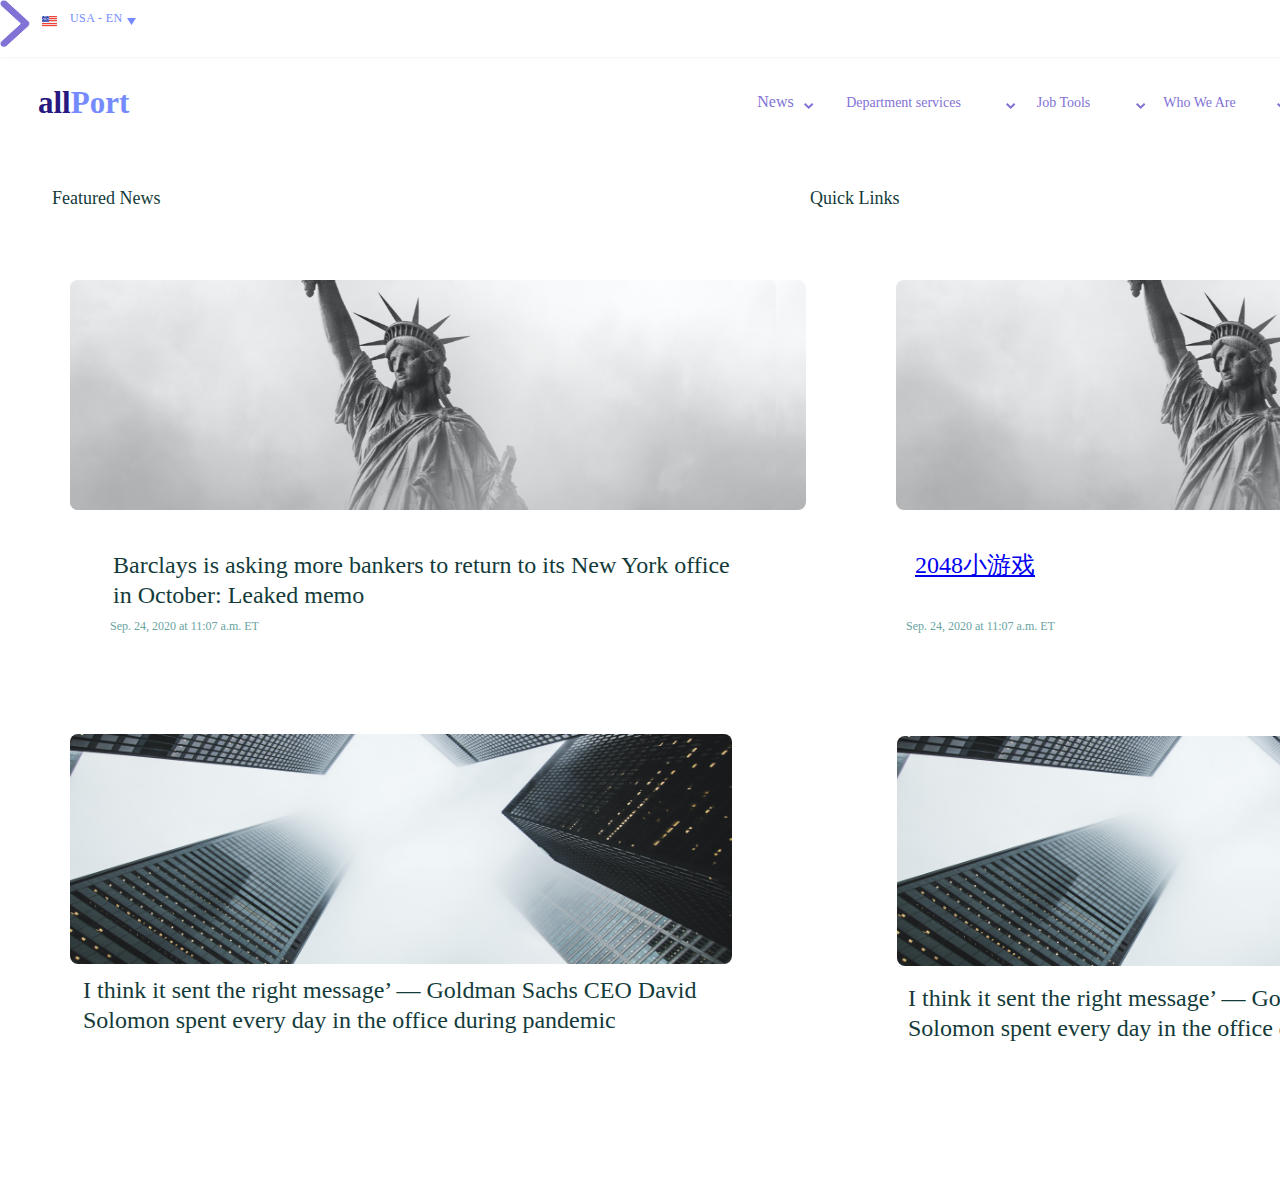
==== index.html @ 7f1948d3 "加点小游戏" ====
<!DOCTYPE html>
<html>
<head>
<meta charset="utf-8"/>
<meta http-equiv="X-UA-Compatible" content="IE=edge"/>
<meta name="viewport" content="width=device-width, initial-scale=1.0">
<title>Web 1920 – 1</title>
<link rel="stylesheet" type="text/css" id="applicationStylesheet" href="Web_1920___1.css"/>
<script id="applicationScript">
///////////////////////////////////////
// INITIALIZATION
///////////////////////////////////////

/**
 * Functionality for scaling, showing by media query, and navigation between multiple pages on a single page. 
 * Code subject to change.
 **/

if (window.console==null) { window["console"] = { log : function() {} } }; // some browsers do not set console

var Application = function() {
	// event constants
	this.prefix = "--web-";
	this.NAVIGATION_CHANGE = "viewChange";
	this.VIEW_NOT_FOUND = "viewNotFound";
	this.VIEW_CHANGE = "viewChange";
	this.VIEW_CHANGING = "viewChanging";
	this.STATE_NOT_FOUND = "stateNotFound";
	this.APPLICATION_COMPLETE = "applicationComplete";
	this.APPLICATION_RESIZE = "applicationResize";
	this.SIZE_STATE_NAME = "data-is-view-scaled";
	this.STATE_NAME = this.prefix + "state";

	this.lastTrigger = null;
	this.lastView = null;
	this.lastState = null;
	this.lastOverlay = null;
	this.currentView = null;
	this.currentState = null;
	this.currentOverlay = null;
	this.currentQuery = {index: 0, rule: null, mediaText: null, id: null};
	this.inclusionQuery = "(min-width: 0px)";
	this.exclusionQuery = "none and (min-width: 99999px)";
	this.LastModifiedDateLabelName = "LastModifiedDateLabel";
	this.viewScaleSliderId = "ViewScaleSliderInput";
	this.pageRefreshedName = "showPageRefreshedNotification";
	this.application = null;
	this.applicationStylesheet = null;
	this.showByMediaQuery = null;
	this.mediaQueryDictionary = {};
	this.viewsDictionary = {};
	this.addedViews = [];
	this.viewStates = [];
	this.views = [];
	this.viewIds = [];
	this.viewQueries = {};
	this.overlays = {};
	this.overlayIds = [];
	this.numberOfViews = 0;
	this.verticalPadding = 0;
	this.horizontalPadding = 0;
	this.stateName = null;
	this.viewScale = 1;
	this.viewLeft = 0;
	this.viewTop = 0;
	this.horizontalScrollbarsNeeded = false;
	this.verticalScrollbarsNeeded = false;

	// view settings
	this.showUpdateNotification = false;
	this.showNavigationControls = false;
	this.scaleViewsToFit = false;
	this.scaleToFitOnDoubleClick = false;
	this.actualSizeOnDoubleClick = false;
	this.scaleViewsOnResize = false;
	this.navigationOnKeypress = false;
	this.showViewName = false;
	this.enableDeepLinking = true;
	this.refreshPageForChanges = false;
	this.showRefreshNotifications = true;

	// view controls
	this.scaleViewSlider = null;
	this.lastModifiedLabel = null;
	this.supportsPopState = false; // window.history.pushState!=null;
	this.initialized = false;

	// refresh properties
	this.refreshDuration = 250;
	this.lastModifiedDate = null;
	this.refreshRequest = null;
	this.refreshInterval = null;
	this.refreshContent = null;
	this.refreshContentSize = null;
	this.refreshCheckContent = false;
	this.refreshCheckContentSize = false;

	var self = this;

	self.initialize = function(event) {
		var view = self.getVisibleView();
		var views = self.getVisibleViews();
		if (view==null) view = self.getInitialView();
		self.collectViews();
		self.collectOverlays();
		self.collectMediaQueries();

		for (let index = 0; index < views.length; index++) {
			var view = views[index];
			self.setViewOptions(view);
			self.setViewVariables(view);
			self.centerView(view);
		}

		// sometimes the body size is 0 so we call this now and again later
		if (self.initialized) {
			window.addEventListener(self.NAVIGATION_CHANGE, self.viewChangeHandler);
			window.addEventListener("keyup", self.keypressHandler);
			window.addEventListener("keypress", self.keypressHandler);
			window.addEventListener("resize", self.resizeHandler);
			window.document.addEventListener("dblclick", self.doubleClickHandler);

			if (self.supportsPopState) {
				window.addEventListener('popstate', self.popStateHandler);
			}
			else {
				window.addEventListener('hashchange', self.hashChangeHandler);
			}

			// we are ready to go
			window.dispatchEvent(new Event(self.APPLICATION_COMPLETE));
		}

		if (self.initialized==false) {
			if (self.enableDeepLinking) {
				self.syncronizeViewToURL();
			} 
	
			if (self.refreshPageForChanges) {
				self.setupRefreshForChanges();
			}
	
			self.initialized = true;
		}
		
		if (self.scaleViewsToFit) {
			self.viewScale = self.scaleViewToFit(view);
			
			if (self.viewScale<0) {
				setTimeout(self.scaleViewToFit, 500, view);
			}
		}
		else if (view) {
			self.viewScale = self.getViewScaleValue(view);
			self.centerView(view);
			self.updateSliderValue(self.viewScale);
		}
		else {
			// no view found
		}
	
		if (self.showUpdateNotification) {
			self.showNotification();
		}

		//"addEventListener" in window ? null : window.addEventListener = window.attachEvent;
		//"addEventListener" in document ? null : document.addEventListener = document.attachEvent;
	}


	///////////////////////////////////////
	// AUTO REFRESH 
	///////////////////////////////////////

	self.setupRefreshForChanges = function() {
		self.refreshRequest = new XMLHttpRequest();

		if (!self.refreshRequest) {
			return false;
		}

		// get document start values immediately
		self.requestRefreshUpdate();
	}

	/**
	 * Attempt to check the last modified date by the headers 
	 * or the last modified property from the byte array (experimental)
	 **/
	self.requestRefreshUpdate = function() {
		var url = document.location.href;
		var protocol = window.location.protocol;
		var method;
		
		try {

			if (self.refreshCheckContentSize) {
				self.refreshRequest.open('HEAD', url, true);
			}
			else if (self.refreshCheckContent) {
				self.refreshContent = document.documentElement.outerHTML;
				self.refreshRequest.open('GET', url, true);
				self.refreshRequest.responseType = "text";
			}
			else {

				// get page last modified date for the first call to compare to later
				if (self.lastModifiedDate==null) {

					// File system does not send headers in FF so get blob if possible
					if (protocol=="file:") {
						self.refreshRequest.open("GET", url, true);
						self.refreshRequest.responseType = "blob";
					}
					else {
						self.refreshRequest.open("HEAD", url, true);
						self.refreshRequest.responseType = "blob";
					}

					self.refreshRequest.onload = self.refreshOnLoadOnceHandler;

					// In some browsers (Chrome & Safari) this error occurs at send: 
					// 
					// Chrome - Access to XMLHttpRequest at 'file:///index.html' from origin 'null' 
					// has been blocked by CORS policy: 
					// Cross origin requests are only supported for protocol schemes: 
					// http, data, chrome, chrome-extension, https.
					// 
					// Safari - XMLHttpRequest cannot load file:///Users/user/Public/index.html. Cross origin requests are only supported for HTTP.
					// 
					// Solution is to run a local server, set local permissions or test in another browser
					self.refreshRequest.send(null);

					// In MS browsers the following behavior occurs possibly due to an AJAX call to check last modified date: 
					// 
					// DOM7011: The code on this page disabled back and forward caching.

					// In Brave (Chrome) error when on the server
					// index.js:221 HEAD https://www.example.com/ net::ERR_INSUFFICIENT_RESOURCES
					// self.refreshRequest.send(null);

				}
				else {
					self.refreshRequest = new XMLHttpRequest();
					self.refreshRequest.onreadystatechange = self.refreshHandler;
					self.refreshRequest.ontimeout = function() {
						self.log("Couldn't find page to check for updates");
					}
					
					var method;
					if (protocol=="file:") {
						method = "GET";
					}
					else {
						method = "HEAD";
					}

					//refreshRequest.open('HEAD', url, true);
					self.refreshRequest.open(method, url, true);
					self.refreshRequest.responseType = "blob";
					self.refreshRequest.send(null);
				}
			}
		}
		catch (error) {
			self.log("Refresh failed for the following reason:")
			self.log(error);
		}
	}

	self.refreshHandler = function() {
		var contentSize;

		try {

			if (self.refreshRequest.readyState === XMLHttpRequest.DONE) {
				
				if (self.refreshRequest.status === 2 || 
					self.refreshRequest.status === 200) {
					var pageChanged = false;

					self.updateLastModifiedLabel();

					if (self.refreshCheckContentSize) {
						var lastModifiedHeader = self.refreshRequest.getResponseHeader("Last-Modified");
						contentSize = self.refreshRequest.getResponseHeader("Content-Length");
						//lastModifiedDate = refreshRequest.getResponseHeader("Last-Modified");
						var headers = self.refreshRequest.getAllResponseHeaders();
						var hasContentHeader = headers.indexOf("Content-Length")!=-1;
						
						if (hasContentHeader) {
							contentSize = self.refreshRequest.getResponseHeader("Content-Length");

							// size has not been set yet
							if (self.refreshContentSize==null) {
								self.refreshContentSize = contentSize;
								// exit and let interval call this method again
								return;
							}

							if (contentSize!=self.refreshContentSize) {
								pageChanged = true;
							}
						}
					}
					else if (self.refreshCheckContent) {

						if (self.refreshRequest.responseText!=self.refreshContent) {
							pageChanged = true;
						}
					}
					else {
						lastModifiedHeader = self.getLastModified(self.refreshRequest);

						if (self.lastModifiedDate!=lastModifiedHeader) {
							self.log("lastModifiedDate:" + self.lastModifiedDate + ",lastModifiedHeader:" +lastModifiedHeader);
							pageChanged = true;
						}

					}

					
					if (pageChanged) {
						clearInterval(self.refreshInterval);
						self.refreshUpdatedPage();
						return;
					}

				}
				else {
					self.log('There was a problem with the request.');
				}

			}
		}
		catch( error ) {
			//console.log('Caught Exception: ' + error);
		}
	}

	self.refreshOnLoadOnceHandler = function(event) {

		// get the last modified date
		if (self.refreshRequest.response) {
			self.lastModifiedDate = self.getLastModified(self.refreshRequest);

			if (self.lastModifiedDate!=null) {

				if (self.refreshInterval==null) {
					self.refreshInterval = setInterval(self.requestRefreshUpdate, self.refreshDuration);
				}
			}
			else {
				self.log("Could not get last modified date from the server");
			}
		}
	}

	self.refreshUpdatedPage = function() {
		if (self.showRefreshNotifications) {
			var date = new Date().setTime((new Date().getTime()+10000));
			document.cookie = encodeURIComponent(self.pageRefreshedName) + "=true" + "; max-age=6000;" + " path=/";
		}

		document.location.reload(true);
	}

	self.showNotification = function(duration) {
		var notificationID = self.pageRefreshedName+"ID";
		var notification = document.getElementById(notificationID);
		if (duration==null) duration = 4000;

		if (notification!=null) {return;}

		notification = document.createElement("div");
		notification.id = notificationID;
		notification.textContent = "PAGE UPDATED";
		var styleRule = ""
		styleRule = "position: fixed; padding: 7px 16px 6px 16px; font-family: Arial, sans-serif; font-size: 10px; font-weight: bold; left: 50%;";
		styleRule += "top: 20px; background-color: rgba(0,0,0,.5); border-radius: 12px; color:rgb(235, 235, 235); transition: all 2s linear;";
		styleRule += "transform: translateX(-50%); letter-spacing: .5px; filter: drop-shadow(2px 2px 6px rgba(0, 0, 0, .1)); cursor: pointer";
		notification.setAttribute("style", styleRule);

		notification.className = "PageRefreshedClass";
		notification.addEventListener("click", function() {
			notification.parentNode.removeChild(notification);
		});
		
		document.body.appendChild(notification);

		setTimeout(function() {
			notification.style.opacity = "0";
			notification.style.filter = "drop-shadow( 0px 0px 0px rgba(0,0,0, .5))";
			setTimeout(function() {
				try {
					notification.parentNode.removeChild(notification);
				} catch(error) {}
			}, duration)
		}, duration);

		document.cookie = encodeURIComponent(self.pageRefreshedName) + "=; max-age=1; path=/";
	}

	/**
	 * Get the last modified date from the header 
	 * or file object after request has been received
	 **/
	self.getLastModified = function(request) {
		var date;

		// file protocol - FILE object with last modified property
		if (request.response && request.response.lastModified) {
			date = request.response.lastModified;
		}
		
		// http protocol - check headers
		if (date==null) {
			date = request.getResponseHeader("Last-Modified");
		}

		return date;
	}

	self.updateLastModifiedLabel = function() {
		var labelValue = "";
		
		if (self.lastModifiedLabel==null) {
			self.lastModifiedLabel = document.getElementById("LastModifiedLabel");
		}

		if (self.lastModifiedLabel) {
			var seconds = parseInt(((new Date().getTime() - Date.parse(document.lastModified)) / 1000 / 60) * 100 + "");
			var minutes = 0;
			var hours = 0;

			if (seconds < 60) {
				seconds = Math.floor(seconds/10)*10;
				labelValue = seconds + " seconds";
			}
			else {
				minutes = parseInt((seconds/60) + "");

				if (minutes>60) {
					hours = parseInt((seconds/60/60) +"");
					labelValue += hours==1 ? " hour" : " hours";
				}
				else {
					labelValue = minutes+"";
					labelValue += minutes==1 ? " minute" : " minutes";
				}
			}
			
			if (seconds<10) {
				labelValue = "Updated now";
			}
			else {
				labelValue = "Updated " + labelValue + " ago";
			}

			if (self.lastModifiedLabel.firstElementChild) {
				self.lastModifiedLabel.firstElementChild.textContent = labelValue;

			}
			else if ("textContent" in self.lastModifiedLabel) {
				self.lastModifiedLabel.textContent = labelValue;
			}
		}
	}

	self.getShortString = function(string, length) {
		if (length==null) length = 30;
		string = string!=null ? string.substr(0, length).replace(/\n/g, "") : "[String is null]";
		return string;
	}

	self.getShortNumber = function(value, places) {
		if (places==null || places<1) places = 4;
		value = Math.round(value * Math.pow(10,places)) / Math.pow(10, places);
		return value;
	}

	///////////////////////////////////////
	// NAVIGATION CONTROLS
	///////////////////////////////////////

	self.updateViewLabel = function() {
		var viewNavigationLabel = document.getElementById("ViewNavigationLabel");
		var view = self.getVisibleView();
		var viewIndex = view ? self.getViewIndex(view) : -1;
		var viewName = view ? self.getViewPreferenceValue(view, self.prefix + "view-name") : null;
		var viewId = view ? view.id : null;

		if (viewNavigationLabel && view) {
			if (viewName && viewName.indexOf('"')!=-1) {
				viewName = viewName.replace(/"/g, "");
			}

			if (self.showViewName) {
				viewNavigationLabel.textContent = viewName;
				self.setTooltip(viewNavigationLabel, viewIndex + 1 + " of " + self.numberOfViews);
			}
			else {
				viewNavigationLabel.textContent = viewIndex + 1 + " of " + self.numberOfViews;
				self.setTooltip(viewNavigationLabel, viewName);
			}

		}
	}

	self.updateURL = function(view) {
		view = view == null ? self.getVisibleView() : view;
		var viewId = view ? view.id : null
		var viewFragment = view ? "#"+ viewId : null;

		if (viewId && self.viewIds.length>1 && self.enableDeepLinking) {

			if (self.supportsPopState==false) {
				self.setFragment(viewId);
			}
			else {
				if (viewFragment!=window.location.hash) {

					if (window.location.hash==null) {
						window.history.replaceState({name:viewId}, null, viewFragment);
					}
					else {
						window.history.pushState({name:viewId}, null, viewFragment);
					}
				}
			}
		}
	}

	self.updateURLState = function(view, stateName) {
		stateName = view && (stateName=="" || stateName==null) ? self.getStateNameByViewId(view.id) : stateName;

		if (self.supportsPopState==false) {
			self.setFragment(stateName);
		}
		else {
			if (stateName!=window.location.hash) {

				if (window.location.hash==null) {
					window.history.replaceState({name:view.viewId}, null, stateName);
				}
				else {
					window.history.pushState({name:view.viewId}, null, stateName);
				}
			}
		}
	}

	self.setFragment = function(value) {
		window.location.hash = "#" + value;
	}

	self.setTooltip = function(element, value) {
		// setting the tooltip in edge causes a page crash on hover
		if (/Edge/.test(navigator.userAgent)) { return; }

		if ("title" in element) {
			element.title = value;
		}
	}

	self.getStylesheetRules = function(styleSheet) {
		try {
			if (styleSheet) return styleSheet.cssRules || styleSheet.rules;
	
			return document.styleSheets[0]["cssRules"] || document.styleSheets[0]["rules"];
		}
		catch (error) {
			// ERRORS:
			// SecurityError: The operation is insecure.
			// Errors happen when script loads before stylesheet or loading an external css locally

			// InvalidAccessError: A parameter or an operation is not supported by the underlying object
			// Place script after stylesheet

			console.log(error);
			if (error.toString().indexOf("The operation is insecure")!=-1) {
				console.log("Load the stylesheet before the script or load the stylesheet inline until it can be loaded on a server")
			}
			return [];
		}
	}

	/**
	 * If single page application hide all of the views. 
	 * @param {Number} selectedIndex if provided shows the view at index provided
	 **/
	self.hideViews = function(selectedIndex, animation) {
		var rules = self.getStylesheetRules();
		var queryIndex = 0;
		var numberOfRules = rules!=null ? rules.length : 0;

		// loop through rules and hide media queries except selected
		for (var i=0;i<numberOfRules;i++) {
			var rule = rules[i];
			var cssText = rule && rule.cssText;

			if (rule.media!=null && cssText.match("--web-view-name:")) {

				if (queryIndex==selectedIndex) {
					self.currentQuery.mediaText = rule.conditionText;
					self.currentQuery.index = selectedIndex;
					self.currentQuery.rule = rule;
					self.enableMediaQuery(rule);
				}
				else {
					if (animation) {
						self.fadeOut(rule)
					}
					else {
						self.disableMediaQuery(rule);
					}
				}
				
				queryIndex++;
			}
		}

		self.numberOfViews = queryIndex;
		self.updateViewLabel();
		self.updateURL();

		self.dispatchViewChange();

		var view = self.getVisibleView();
		var viewIndex = view ? self.getViewIndex(view) : -1;

		return viewIndex==selectedIndex ? view : null;
	}

	/**
	 * If single page application hide all of the views. 
	 * @param {HTMLElement} selectedView if provided shows the view passed in
	 **/
	 self.hideAllViews = function(selectedView, animation) {
		var views = self.views;
		var queryIndex = 0;
		var numberOfViews = views!=null ? views.length : 0;

		// loop through rules and hide media queries except selected
		for (var i=0;i<numberOfViews;i++) {
			var viewData = views[i];
			var view = viewData && viewData.view;
			var mediaRule = viewData && viewData.mediaRule;
			
			if (view==selectedView) {
				self.currentQuery.mediaText = mediaRule.conditionText;
				self.currentQuery.index = queryIndex;
				self.currentQuery.rule = mediaRule;
				self.enableMediaQuery(mediaRule);
			}
			else {
				if (animation) {
					self.fadeOut(mediaRule)
				}
				else {
					self.disableMediaQuery(mediaRule);
				}
			}
			
			queryIndex++;
		}

		self.numberOfViews = queryIndex;
		self.updateViewLabel();
		self.updateURL();
		self.dispatchViewChange();

		var visibleView = self.getVisibleView();

		return visibleView==selectedView ? selectedView : null;
	}

	/**
	 * Hide view
	 * @param {Object} view element to hide
	 **/
	self.hideView = function(view) {
		var rule = view ? self.mediaQueryDictionary[view.id] : null;

		if (rule) {
			self.disableMediaQuery(rule);
		}
	}

	/**
	 * Hide overlay
	 * @param {Object} overlay element to hide
	 **/
	self.hideOverlay = function(overlay) {
		var rule = overlay ? self.mediaQueryDictionary[overlay.id] : null;

		if (rule) {
			self.disableMediaQuery(rule);

			//if (self.showByMediaQuery) {
				overlay.style.display = "none";
			//}
		}
	}

	/**
	 * Show the view by media query. Does not hide current views
	 * Sets view options by default
	 * @param {Object} view element to show
	 * @param {Boolean} setViewOptions sets view options if null or true
	 */
	self.showViewByMediaQuery = function(view, setViewOptions) {
		var id = view ? view.id : null;
		var query = id ? self.mediaQueryDictionary[id] : null;
		var isOverlay = view ? self.isOverlay(view) : false;
		setViewOptions = setViewOptions==null ? true : setViewOptions;

		if (query) {
			self.enableMediaQuery(query);

			if (isOverlay && view && setViewOptions) {
				self.setViewVariables(null, view);
			}
			else {
				if (view && setViewOptions) self.setViewOptions(view);
				if (view && setViewOptions) self.setViewVariables(view);
			}
		}
	}

	/**
	 * Show the view. Does not hide current views
	 */
	self.showView = function(view, setViewOptions) {
		var id = view ? view.id : null;
		var query = id ? self.mediaQueryDictionary[id] : null;
		var display = null;
		setViewOptions = setViewOptions==null ? true : setViewOptions;

		if (query) {
			self.enableMediaQuery(query);
			if (view==null) view =self.getVisibleView();
			if (view && setViewOptions) self.setViewOptions(view);
		}
		else if (id) {
			display = window.getComputedStyle(view).getPropertyValue("display");
			if (display=="" || display=="none") {
				view.style.display = "block";
			}
		}

		if (view) {
			if (self.currentView!=null) {
				self.lastView = self.currentView;
			}

			self.currentView = view;
		}
	}

	self.showViewById = function(id, setViewOptions) {
		var view = id ? self.getViewById(id) : null;

		if (view) {
			self.showView(view);
			return;
		}

		self.log("View not found '" + id + "'");
	}

	self.getElementView = function(element) {
		var view = element;
		var viewFound = false;

		while (viewFound==false || view==null) {
			if (view && self.viewsDictionary[view.id]) {
				return view;
			}
			view = view.parentNode;
		}
	}

	/**
	 * Show overlay over view
	 * @param {Event | HTMLElement} event event or html element with styles applied
	 * @param {String} id id of view or view reference
	 * @param {Number} x x location
	 * @param {Number} y y location
	 */
	self.showOverlay = function(event, id, x, y) {
		var overlay = id && typeof id === 'string' ? self.getViewById(id) : id ? id : null;
		var query = overlay ? self.mediaQueryDictionary[overlay.id] : null;
		var centerHorizontally = false;
		var centerVertically = false;
		var anchorLeft = false;
		var anchorTop = false;
		var anchorRight = false;
		var anchorBottom = false;
		var display = null;
		var reparent = true;
		var view = null;
		
		if (overlay==null || overlay==false) {
			self.log("Overlay not found, '"+ id + "'");
			return;
		}

		// get enter animation - event target must have css variables declared
		if (event) {
			var button = event.currentTarget || event; // can be event or htmlelement
			var buttonComputedStyles = getComputedStyle(button);
			var actionTargetValue = buttonComputedStyles.getPropertyValue(self.prefix+"action-target").trim();
			var animation = buttonComputedStyles.getPropertyValue(self.prefix+"animation").trim();
			var isAnimated = animation!="";
			var targetType = buttonComputedStyles.getPropertyValue(self.prefix+"action-type").trim();
			var actionTarget = self.application ? null : self.getElement(actionTargetValue);
			var actionTargetStyles = actionTarget ? actionTarget.style : null;

			if (actionTargetStyles) {
				actionTargetStyles.setProperty("animation", animation);
			}

			if ("stopImmediatePropagation" in event) {
				event.stopImmediatePropagation();
			}
		}
		
		if (self.application==false || targetType=="page") {
			document.location.href = "./" + actionTargetValue;
			return;
		}

		// remove any current overlays
		if (self.currentOverlay) {

			// act as switch if same button
			if (self.currentOverlay==actionTarget || self.currentOverlay==null) {
				if (self.lastTrigger==button) {
					self.removeOverlay(isAnimated);
					return;
				}
			}
			else {
				self.removeOverlay(isAnimated);
			}
		}

		if (reparent) {
			view = self.getElementView(button);
			if (view) {
				view.appendChild(overlay);
			}
		}

		if (query) {
			//self.setElementAnimation(overlay, null);
			//overlay.style.animation = animation;
			self.enableMediaQuery(query);
			
			var display = overlay && overlay.style.display;
			
			if (overlay && display=="" || display=="none") {
				overlay.style.display = "block";
				//self.setViewOptions(overlay);
			}

			// add animation defined in event target style declaration
			if (animation && self.supportAnimations) {
				self.fadeIn(overlay, false, animation);
			}
		}
		else if (id) {

			display = window.getComputedStyle(overlay).getPropertyValue("display");

			if (display=="" || display=="none") {
				overlay.style.display = "block";
			}

			// add animation defined in event target style declaration
			if (animation && self.supportAnimations) {
				self.fadeIn(overlay, false, animation);
			}
		}

		// do not set x or y position if centering
		var horizontal = self.prefix + "center-horizontally";
		var vertical = self.prefix + "center-vertically";
		var style = overlay.style;
		var transform = [];

		centerHorizontally = self.getIsStyleDefined(id, horizontal) ? self.getViewPreferenceBoolean(overlay, horizontal) : false;
		centerVertically = self.getIsStyleDefined(id, vertical) ? self.getViewPreferenceBoolean(overlay, vertical) : false;
		anchorLeft = self.getIsStyleDefined(id, "left");
		anchorRight = self.getIsStyleDefined(id, "right");
		anchorTop = self.getIsStyleDefined(id, "top");
		anchorBottom = self.getIsStyleDefined(id, "bottom");

		
		if (self.viewsDictionary[overlay.id] && self.viewsDictionary[overlay.id].styleDeclaration) {
			style = self.viewsDictionary[overlay.id].styleDeclaration.style;
		}
		
		if (centerHorizontally) {
			style.left = "50%";
			style.transformOrigin = "0 0";
			transform.push("translateX(-50%)");
		}
		else if (anchorRight && anchorLeft) {
			style.left = x + "px";
		}
		else if (anchorRight) {
			//style.right = x + "px";
		}
		else {
			style.left = x + "px";
		}
		
		if (centerVertically) {
			style.top = "50%";
			transform.push("translateY(-50%)");
			style.transformOrigin = "0 0";
		}
		else if (anchorTop && anchorBottom) {
			style.top = y + "px";
		}
		else if (anchorBottom) {
			//style.bottom = y + "px";
		}
		else {
			style.top = y + "px";
		}

		if (transform.length) {
			style.transform = transform.join(" ");
		}

		self.currentOverlay = overlay;
		self.lastTrigger = button;
	}

	self.goBack = function() {
		if (self.currentOverlay) {
			self.removeOverlay();
		}
		else if (self.lastView) {
			self.goToView(self.lastView.id);
		}
	}

	self.removeOverlay = function(animate) {
		var overlay = self.currentOverlay;
		animate = animate===false ? false : true;

		if (overlay) {
			var style = overlay.style;
			
			if (style.animation && self.supportAnimations && animate) {
				self.reverseAnimation(overlay, true);

				var duration = self.getAnimationDuration(style.animation, true);
		
				setTimeout(function() {
					self.setElementAnimation(overlay, null);
					self.hideOverlay(overlay);
					self.currentOverlay = null;
				}, duration);
			}
			else {
				self.setElementAnimation(overlay, null);
				self.hideOverlay(overlay);
				self.currentOverlay = null;
			}
		}
	}

	/**
	 * Reverse the animation and hide after
	 * @param {Object} target element with animation
	 * @param {Boolean} hide hide after animation ends
	 */
	self.reverseAnimation = function(target, hide) {
		var lastAnimation = null;
		var style = target.style;

		style.animationPlayState = "paused";
		lastAnimation = style.animation;
		style.animation = null;
		style.animationPlayState = "paused";

		if (hide) {
			//target.addEventListener("animationend", self.animationEndHideHandler);
	
			var duration = self.getAnimationDuration(lastAnimation, true);
			var isOverlay = self.isOverlay(target);
	
			setTimeout(function() {
				self.setElementAnimation(target, null);

				if (isOverlay) {
					self.hideOverlay(target);
				}
				else {
					self.hideView(target);
				}
			}, duration);
		}

		setTimeout(function() {
			style.animation = lastAnimation;
			style.animationPlayState = "paused";
			style.animationDirection = "reverse";
			style.animationPlayState = "running";
		}, 30);
	}

	self.animationEndHandler = function(event) {
		var target = event.currentTarget;
		self.dispatchEvent(new Event(event.type));
	}

	self.isOverlay = function(view) {
		var result = view ? self.getViewPreferenceBoolean(view, self.prefix + "is-overlay") : false;

		return result;
	}

	self.animationEndHideHandler = function(event) {
		var target = event.currentTarget;
		self.setViewVariables(null, target);
		self.hideView(target);
		target.removeEventListener("animationend", self.animationEndHideHandler);
	}

	self.animationEndShowHandler = function(event) {
		var target = event.currentTarget;
		target.removeEventListener("animationend", self.animationEndShowHandler);
	}

	self.setViewOptions = function(view) {

		if (view) {
			self.minimumScale = self.getViewPreferenceValue(view, self.prefix + "minimum-scale");
			self.maximumScale = self.getViewPreferenceValue(view, self.prefix + "maximum-scale");
			self.scaleViewsToFit = self.getViewPreferenceBoolean(view, self.prefix + "scale-to-fit");
			self.scaleToFitType = self.getViewPreferenceValue(view, self.prefix + "scale-to-fit-type");
			self.scaleToFitOnDoubleClick = self.getViewPreferenceBoolean(view, self.prefix + "scale-on-double-click");
			self.actualSizeOnDoubleClick = self.getViewPreferenceBoolean(view, self.prefix + "actual-size-on-double-click");
			self.scaleViewsOnResize = self.getViewPreferenceBoolean(view, self.prefix + "scale-on-resize");
			self.enableScaleUp = self.getViewPreferenceBoolean(view, self.prefix + "enable-scale-up");
			self.centerHorizontally = self.getViewPreferenceBoolean(view, self.prefix + "center-horizontally");
			self.centerVertically = self.getViewPreferenceBoolean(view, self.prefix + "center-vertically");
			self.navigationOnKeypress = self.getViewPreferenceBoolean(view, self.prefix + "navigate-on-keypress");
			self.showViewName = self.getViewPreferenceBoolean(view, self.prefix + "show-view-name");
			self.refreshPageForChanges = self.getViewPreferenceBoolean(view, self.prefix + "refresh-for-changes");
			self.refreshPageForChangesInterval = self.getViewPreferenceValue(view, self.prefix + "refresh-interval");
			self.showNavigationControls = self.getViewPreferenceBoolean(view, self.prefix + "show-navigation-controls");
			self.scaleViewSlider = self.getViewPreferenceBoolean(view, self.prefix + "show-scale-controls");
			self.enableDeepLinking = self.getViewPreferenceBoolean(view, self.prefix + "enable-deep-linking");
			self.singlePageApplication = self.getViewPreferenceBoolean(view, self.prefix + "application");
			self.showByMediaQuery = self.getViewPreferenceBoolean(view, self.prefix + "show-by-media-query");
			self.showUpdateNotification = document.cookie!="" ? document.cookie.indexOf(self.pageRefreshedName)!=-1 : false;
			self.imageComparisonDuration = self.getViewPreferenceValue(view, self.prefix + "image-comparison-duration");
			self.supportAnimations = self.getViewPreferenceBoolean(view, self.prefix + "enable-animations", true);

			if (self.scaleViewsToFit) {
				var newScaleValue = self.scaleViewToFit(view);
				
				if (newScaleValue<0) {
					setTimeout(self.scaleViewToFit, 500, view);
				}
			}
			else {
				self.viewScale = self.getViewScaleValue(view);
				self.viewToFitWidthScale = self.getViewFitToViewportWidthScale(view, self.enableScaleUp)
				self.viewToFitHeightScale = self.getViewFitToViewportScale(view, self.enableScaleUp);
				self.updateSliderValue(self.viewScale);
			}

			if (self.imageComparisonDuration!=null) {
				// todo
			}

			if (self.refreshPageForChangesInterval!=null) {
				self.refreshDuration = Number(self.refreshPageForChangesInterval);
			}
		}
	}

	self.previousView = function(event) {
		var rules = self.getStylesheetRules();
		var view = self.getVisibleView()
		var index = view ? self.getViewIndex(view) : -1;
		var prevQueryIndex = index!=-1 ? index-1 : self.currentQuery.index-1;
		var queryIndex = 0;
		var numberOfRules = rules!=null ? rules.length : 0;

		if (event) {
			event.stopImmediatePropagation();
		}

		if (prevQueryIndex<0) {
			return;
		}

		// loop through rules and hide media queries except selected
		for (var i=0;i<numberOfRules;i++) {
			var rule = rules[i];
			
			if (rule.media!=null) {

				if (queryIndex==prevQueryIndex) {
					self.currentQuery.mediaText = rule.conditionText;
					self.currentQuery.index = prevQueryIndex;
					self.currentQuery.rule = rule;
					self.enableMediaQuery(rule);
					self.updateViewLabel();
					self.updateURL();
					self.dispatchViewChange();
				}
				else {
					self.disableMediaQuery(rule);
				}

				queryIndex++;
			}
		}
	}

	self.nextView = function(event) {
		var rules = self.getStylesheetRules();
		var view = self.getVisibleView();
		var index = view ? self.getViewIndex(view) : -1;
		var nextQueryIndex = index!=-1 ? index+1 : self.currentQuery.index+1;
		var queryIndex = 0;
		var numberOfRules = rules!=null ? rules.length : 0;
		var numberOfMediaQueries = self.getNumberOfMediaRules();

		if (event) {
			event.stopImmediatePropagation();
		}

		if (nextQueryIndex>=numberOfMediaQueries) {
			return;
		}

		// loop through rules and hide media queries except selected
		for (var i=0;i<numberOfRules;i++) {
			var rule = rules[i];
			
			if (rule.media!=null) {

				if (queryIndex==nextQueryIndex) {
					self.currentQuery.mediaText = rule.conditionText;
					self.currentQuery.index = nextQueryIndex;
					self.currentQuery.rule = rule;
					self.enableMediaQuery(rule);
					self.updateViewLabel();
					self.updateURL();
					self.dispatchViewChange();
				}
				else {
					self.disableMediaQuery(rule);
				}

				queryIndex++;
			}
		}
	}

	/**
	 * Enables a view via media query
	 */
	self.enableMediaQuery = function(rule) {

		try {
			rule.media.mediaText = self.inclusionQuery;
		}
		catch(error) {
			//self.log(error);
			rule.conditionText = self.inclusionQuery;
		}
	}

	self.disableMediaQuery = function(rule) {

		try {
			rule.media.mediaText = self.exclusionQuery;
		}
		catch(error) {
			rule.conditionText = self.exclusionQuery;
		}
	}

	self.dispatchViewChange = function() {
		try {
			var event = new Event(self.NAVIGATION_CHANGE);
			window.dispatchEvent(event);
		}
		catch (error) {
			// In IE 11: Object doesn't support this action
		}
	}

	self.getNumberOfMediaRules = function() {
		var rules = self.getStylesheetRules();
		var numberOfRules = rules ? rules.length : 0;
		var numberOfQueries = 0;

		for (var i=0;i<numberOfRules;i++) {
			if (rules[i].media!=null) { numberOfQueries++; }
		}
		
		return numberOfQueries;
	}

	/////////////////////////////////////////
	// VIEW SCALE 
	/////////////////////////////////////////

	self.sliderChangeHandler = function(event) {
		var value = self.getShortNumber(event.currentTarget.value/100);
		var view = self.getVisibleView();
		self.setViewScaleValue(view, false, value, true);
	}

	self.updateSliderValue = function(scale) {
		var slider = document.getElementById(self.viewScaleSliderId);
		var tooltip = parseInt(scale * 100 + "") + "%";
		var inputType;
		var inputValue;
		
		if (slider) {
			inputValue = self.getShortNumber(scale * 100);
			if (inputValue!=slider["value"]) {
				slider["value"] = inputValue;
			}
			inputType = slider.getAttributeNS(null, "type");

			if (inputType!="range") {
				// input range is not supported
				slider.style.display = "none";
			}

			self.setTooltip(slider, tooltip);
		}
	}

	self.viewChangeHandler = function(event) {
		var view = self.getVisibleView();
		var matrix = view ? getComputedStyle(view).transform : null;
		
		if (matrix) {
			self.viewScale = self.getViewScaleValue(view);
			
			var scaleNeededToFit = self.getViewFitToViewportScale(view);
			var isViewLargerThanViewport = scaleNeededToFit<1;
			
			// scale large view to fit if scale to fit is enabled
			if (self.scaleViewsToFit) {
				self.scaleViewToFit(view);
			}
			else {
				self.updateSliderValue(self.viewScale);
			}
		}
	}

	self.getViewScaleValue = function(view) {
		var matrix = getComputedStyle(view).transform;

		if (matrix) {
			var matrixArray = matrix.replace("matrix(", "").split(",");
			var scaleX = parseFloat(matrixArray[0]);
			var scaleY = parseFloat(matrixArray[3]);
			var scale = Math.min(scaleX, scaleY);
		}

		return scale;
	}

	/**
	 * Scales view to scale. 
	 * @param {Object} view view to scale. views are in views array
	 * @param {Boolean} scaleToFit set to true to scale to fit. set false to use desired scale value
	 * @param {Number} desiredScale scale to define. not used if scale to fit is false
	 * @param {Boolean} isSliderChange indicates if slider is callee
	 */
	self.setViewScaleValue = function(view, scaleToFit, desiredScale, isSliderChange) {
		var enableScaleUp = self.enableScaleUp;
		var scaleToFitType = self.scaleToFitType;
		var minimumScale = self.minimumScale;
		var maximumScale = self.maximumScale;
		var hasMinimumScale = !isNaN(minimumScale) && minimumScale!="";
		var hasMaximumScale = !isNaN(maximumScale) && maximumScale!="";
		var scaleNeededToFit = self.getViewFitToViewportScale(view, enableScaleUp);
		var scaleNeededToFitWidth = self.getViewFitToViewportWidthScale(view, enableScaleUp);
		var scaleNeededToFitHeight = self.getViewFitToViewportHeightScale(view, enableScaleUp);
		var scaleToFitFull = self.getViewFitToViewportScale(view, true);
		var scaleToFitFullWidth = self.getViewFitToViewportWidthScale(view, true);
		var scaleToFitFullHeight = self.getViewFitToViewportHeightScale(view, true);
		var scaleToWidth = scaleToFitType=="width";
		var scaleToHeight = scaleToFitType=="height";
		var shrunkToFit = false;
		var topPosition = null;
		var leftPosition = null;
		var translateY = null;
		var translateX = null;
		var transformValue = "";
		var canCenterVertically = true;
		var canCenterHorizontally = true;
		var style = view.style;

		if (view && self.viewsDictionary[view.id] && self.viewsDictionary[view.id].styleDeclaration) {
			style = self.viewsDictionary[view.id].styleDeclaration.style;
		}

		if (scaleToFit && isSliderChange!=true) {
			if (scaleToFitType=="fit" || scaleToFitType=="") {
				desiredScale = scaleNeededToFit;
			}
			else if (scaleToFitType=="width") {
				desiredScale = scaleNeededToFitWidth;
			}
			else if (scaleToFitType=="height") {
				desiredScale = scaleNeededToFitHeight;
			}
		}
		else {
			if (isNaN(desiredScale)) {
				desiredScale = 1;
			}
		}

		self.updateSliderValue(desiredScale);
		
		// scale to fit width
		if (scaleToWidth && scaleToHeight==false) {
			canCenterVertically = scaleNeededToFitHeight>=scaleNeededToFitWidth;
			canCenterHorizontally = scaleNeededToFitWidth>=1 && enableScaleUp==false;

			if (isSliderChange) {
				canCenterHorizontally = desiredScale<scaleToFitFullWidth;
			}
			else if (scaleToFit) {
				desiredScale = scaleNeededToFitWidth;
			}

			if (hasMinimumScale) {
				desiredScale = Math.max(desiredScale, Number(minimumScale));
			}

			if (hasMaximumScale) {
				desiredScale = Math.min(desiredScale, Number(maximumScale));
			}

			desiredScale = self.getShortNumber(desiredScale);

			canCenterHorizontally = self.canCenterHorizontally(view, "width", enableScaleUp, desiredScale, minimumScale, maximumScale);
			canCenterVertically = self.canCenterVertically(view, "width", enableScaleUp, desiredScale, minimumScale, maximumScale);

			if (desiredScale>1 && (enableScaleUp || isSliderChange)) {
				transformValue = "scale(" + desiredScale + ")";
			}
			else if (desiredScale>=1 && enableScaleUp==false) {
				transformValue = "scale(" + 1 + ")";
			}
			else {
				transformValue = "scale(" + desiredScale + ")";
			}

			if (self.centerVertically) {
				if (canCenterVertically) {
					translateY = "-50%";
					topPosition = "50%";
				}
				else {
					translateY = "0";
					topPosition = "0";
				}
				
				if (style.top != topPosition) {
					style.top = topPosition + "";
				}

				if (canCenterVertically) {
					transformValue += " translateY(" + translateY+ ")";
				}
			}

			if (self.centerHorizontally) {
				if (canCenterHorizontally) {
					translateX = "-50%";
					leftPosition = "50%";
				}
				else {
					translateX = "0";
					leftPosition = "0";
				}

				if (style.left != leftPosition) {
					style.left = leftPosition + "";
				}

				if (canCenterHorizontally) {
					transformValue += " translateX(" + translateX+ ")";
				}
			}

			style.transformOrigin = "0 0";
			style.transform = transformValue;

			self.viewScale = desiredScale;
			self.viewToFitWidthScale = scaleNeededToFitWidth;
			self.viewToFitHeightScale = scaleNeededToFitHeight;
			self.viewLeft = leftPosition;
			self.viewTop = topPosition;

			return desiredScale;
		}

		// scale to fit height
		if (scaleToHeight && scaleToWidth==false) {
			//canCenterVertically = scaleNeededToFitHeight>=scaleNeededToFitWidth;
			//canCenterHorizontally = scaleNeededToFitHeight<=scaleNeededToFitWidth && enableScaleUp==false;
			canCenterVertically = scaleNeededToFitHeight>=scaleNeededToFitWidth;
			canCenterHorizontally = scaleNeededToFitWidth>=1 && enableScaleUp==false;
			
			if (isSliderChange) {
				canCenterHorizontally = desiredScale<scaleToFitFullHeight;
			}
			else if (scaleToFit) {
				desiredScale = scaleNeededToFitHeight;
			}

			if (hasMinimumScale) {
				desiredScale = Math.max(desiredScale, Number(minimumScale));
			}

			if (hasMaximumScale) {
				desiredScale = Math.min(desiredScale, Number(maximumScale));
				//canCenterVertically = desiredScale>=scaleNeededToFitHeight && enableScaleUp==false;
			}

			desiredScale = self.getShortNumber(desiredScale);

			canCenterHorizontally = self.canCenterHorizontally(view, "height", enableScaleUp, desiredScale, minimumScale, maximumScale);
			canCenterVertically = self.canCenterVertically(view, "height", enableScaleUp, desiredScale, minimumScale, maximumScale);

			if (desiredScale>1 && (enableScaleUp || isSliderChange)) {
				transformValue = "scale(" + desiredScale + ")";
			}
			else if (desiredScale>=1 && enableScaleUp==false) {
				transformValue = "scale(" + 1 + ")";
			}
			else {
				transformValue = "scale(" + desiredScale + ")";
			}

			if (self.centerHorizontally) {
				if (canCenterHorizontally) {
					translateX = "-50%";
					leftPosition = "50%";
				}
				else {
					translateX = "0";
					leftPosition = "0";
				}

				if (style.left != leftPosition) {
					style.left = leftPosition + "";
				}

				if (canCenterHorizontally) {
					transformValue += " translateX(" + translateX+ ")";
				}
			}

			if (self.centerVertically) {
				if (canCenterVertically) {
					translateY = "-50%";
					topPosition = "50%";
				}
				else {
					translateY = "0";
					topPosition = "0";
				}
				
				if (style.top != topPosition) {
					style.top = topPosition + "";
				}

				if (canCenterVertically) {
					transformValue += " translateY(" + translateY+ ")";
				}
			}

			style.transformOrigin = "0 0";
			style.transform = transformValue;

			self.viewScale = desiredScale;
			self.viewToFitWidthScale = scaleNeededToFitWidth;
			self.viewToFitHeightScale = scaleNeededToFitHeight;
			self.viewLeft = leftPosition;
			self.viewTop = topPosition;

			return scaleNeededToFitHeight;
		}

		if (scaleToFitType=="fit") {
			//canCenterVertically = scaleNeededToFitHeight>=scaleNeededToFitWidth;
			//canCenterHorizontally = scaleNeededToFitWidth>=scaleNeededToFitHeight;
			canCenterVertically = scaleNeededToFitHeight>=scaleNeededToFit;
			canCenterHorizontally = scaleNeededToFitWidth>=scaleNeededToFit;

			if (hasMinimumScale) {
				desiredScale = Math.max(desiredScale, Number(minimumScale));
			}

			desiredScale = self.getShortNumber(desiredScale);

			if (isSliderChange || scaleToFit==false) {
				canCenterVertically = scaleToFitFullHeight>=desiredScale;
				canCenterHorizontally = desiredScale<scaleToFitFullWidth;
			}
			else if (scaleToFit) {
				desiredScale = scaleNeededToFit;
			}

			transformValue = "scale(" + desiredScale + ")";

			//canCenterHorizontally = self.canCenterHorizontally(view, "fit", false, desiredScale);
			//canCenterVertically = self.canCenterVertically(view, "fit", false, desiredScale);
			
			if (self.centerVertically) {
				if (canCenterVertically) {
					translateY = "-50%";
					topPosition = "50%";
				}
				else {
					translateY = "0";
					topPosition = "0";
				}
				
				if (style.top != topPosition) {
					style.top = topPosition + "";
				}

				if (canCenterVertically) {
					transformValue += " translateY(" + translateY+ ")";
				}
			}

			if (self.centerHorizontally) {
				if (canCenterHorizontally) {
					translateX = "-50%";
					leftPosition = "50%";
				}
				else {
					translateX = "0";
					leftPosition = "0";
				}

				if (style.left != leftPosition) {
					style.left = leftPosition + "";
				}

				if (canCenterHorizontally) {
					transformValue += " translateX(" + translateX+ ")";
				}
			}

			style.transformOrigin = "0 0";
			style.transform = transformValue;

			self.viewScale = desiredScale;
			self.viewToFitWidthScale = scaleNeededToFitWidth;
			self.viewToFitHeightScale = scaleNeededToFitHeight;
			self.viewLeft = leftPosition;
			self.viewTop = topPosition;

			self.updateSliderValue(desiredScale);
			
			return desiredScale;
		}

		if (scaleToFitType=="default" || scaleToFitType=="") {
			desiredScale = 1;

			if (hasMinimumScale) {
				desiredScale = Math.max(desiredScale, Number(minimumScale));
			}
			if (hasMaximumScale) {
				desiredScale = Math.min(desiredScale, Number(maximumScale));
			}

			canCenterHorizontally = self.canCenterHorizontally(view, "none", false, desiredScale, minimumScale, maximumScale);
			canCenterVertically = self.canCenterVertically(view, "none", false, desiredScale, minimumScale, maximumScale);

			if (self.centerVertically) {
				if (canCenterVertically) {
					translateY = "-50%";
					topPosition = "50%";
				}
				else {
					translateY = "0";
					topPosition = "0";
				}
				
				if (style.top != topPosition) {
					style.top = topPosition + "";
				}

				if (canCenterVertically) {
					transformValue += " translateY(" + translateY+ ")";
				}
			}

			if (self.centerHorizontally) {
				if (canCenterHorizontally) {
					translateX = "-50%";
					leftPosition = "50%";
				}
				else {
					translateX = "0";
					leftPosition = "0";
				}

				if (style.left != leftPosition) {
					style.left = leftPosition + "";
				}

				if (canCenterHorizontally) {
					transformValue += " translateX(" + translateX+ ")";
				}
				else {
					transformValue += " translateX(" + 0 + ")";
				}
			}

			style.transformOrigin = "0 0";
			style.transform = transformValue;


			self.viewScale = desiredScale;
			self.viewToFitWidthScale = scaleNeededToFitWidth;
			self.viewToFitHeightScale = scaleNeededToFitHeight;
			self.viewLeft = leftPosition;
			self.viewTop = topPosition;

			self.updateSliderValue(desiredScale);
			
			return desiredScale;
		}
	}

	/**
	 * Returns true if view can be centered horizontally
	 * @param {HTMLElement} view view
	 * @param {String} type type of scaling - width, height, all, none
	 * @param {Boolean} scaleUp if scale up enabled 
	 * @param {Number} scale target scale value 
	 */
	self.canCenterHorizontally = function(view, type, scaleUp, scale, minimumScale, maximumScale) {
		var scaleNeededToFit = self.getViewFitToViewportScale(view, scaleUp);
		var scaleNeededToFitHeight = self.getViewFitToViewportHeightScale(view, scaleUp);
		var scaleNeededToFitWidth = self.getViewFitToViewportWidthScale(view, scaleUp);
		var canCenter = false;
		var minScale;

		type = type==null ? "none" : type;
		scale = scale==null ? scale : scaleNeededToFitWidth;
		scaleUp = scaleUp == null ? false : scaleUp;

		if (type=="width") {
	
			if (scaleUp && maximumScale==null) {
				canCenter = false;
			}
			else if (scaleNeededToFitWidth>=1) {
				canCenter = true;
			}
		}
		else if (type=="height") {
			minScale = Math.min(1, scaleNeededToFitHeight);
			if (minimumScale!="" && maximumScale!="") {
				minScale = Math.max(minimumScale, Math.min(maximumScale, scaleNeededToFitHeight));
			}
			else {
				if (minimumScale!="") {
					minScale = Math.max(minimumScale, scaleNeededToFitHeight);
				}
				if (maximumScale!="") {
					minScale = Math.max(minimumScale, Math.min(maximumScale, scaleNeededToFitHeight));
				}
			}
	
			if (scaleUp && maximumScale=="") {
				canCenter = false;
			}
			else if (scaleNeededToFitWidth>=minScale) {
				canCenter = true;
			}
		}
		else if (type=="fit") {
			canCenter = scaleNeededToFitWidth>=scaleNeededToFit;
		}
		else {
			if (scaleUp) {
				canCenter = false;
			}
			else if (scaleNeededToFitWidth>=1) {
				canCenter = true;
			}
		}

		self.horizontalScrollbarsNeeded = canCenter;
		
		return canCenter;
	}

	/**
	 * Returns true if view can be centered horizontally
	 * @param {HTMLElement} view view to scale
	 * @param {String} type type of scaling
	 * @param {Boolean} scaleUp if scale up enabled 
	 * @param {Number} scale target scale value 
	 */
	self.canCenterVertically = function(view, type, scaleUp, scale, minimumScale, maximumScale) {
		var scaleNeededToFit = self.getViewFitToViewportScale(view, scaleUp);
		var scaleNeededToFitWidth = self.getViewFitToViewportWidthScale(view, scaleUp);
		var scaleNeededToFitHeight = self.getViewFitToViewportHeightScale(view, scaleUp);
		var canCenter = false;
		var minScale;

		type = type==null ? "none" : type;
		scale = scale==null ? 1 : scale;
		scaleUp = scaleUp == null ? false : scaleUp;
	
		if (type=="width") {
			canCenter = scaleNeededToFitHeight>=scaleNeededToFitWidth;
		}
		else if (type=="height") {
			minScale = Math.max(minimumScale, Math.min(maximumScale, scaleNeededToFit));
			canCenter = scaleNeededToFitHeight>=minScale;
		}
		else if (type=="fit") {
			canCenter = scaleNeededToFitHeight>=scaleNeededToFit;
		}
		else {
			if (scaleUp) {
				canCenter = false;
			}
			else if (scaleNeededToFitHeight>=1) {
				canCenter = true;
			}
		}

		self.verticalScrollbarsNeeded = canCenter;
		
		return canCenter;
	}

	self.getViewFitToViewportScale = function(view, scaleUp) {
		var enableScaleUp = scaleUp;
		var availableWidth = window.innerWidth || document.documentElement.clientWidth || document.body.clientWidth;
		var availableHeight = window.innerHeight || document.documentElement.clientHeight || document.body.clientHeight;
		var elementWidth = parseFloat(getComputedStyle(view, "style").width);
		var elementHeight = parseFloat(getComputedStyle(view, "style").height);
		var newScale = 1;

		// if element is not added to the document computed values are NaN
		if (isNaN(elementWidth) || isNaN(elementHeight)) {
			return newScale;
		}

		availableWidth -= self.horizontalPadding;
		availableHeight -= self.verticalPadding;

		if (enableScaleUp) {
			newScale = Math.min(availableHeight/elementHeight, availableWidth/elementWidth);
		}
		else if (elementWidth > availableWidth || elementHeight > availableHeight) {
			newScale = Math.min(availableHeight/elementHeight, availableWidth/elementWidth);
		}
		
		return newScale;
	}

	self.getViewFitToViewportWidthScale = function(view, scaleUp) {
		// need to get browser viewport width when element
		var isParentWindow = view && view.parentNode && view.parentNode===document.body;
		var enableScaleUp = scaleUp;
		var availableWidth = window.innerWidth || document.documentElement.clientWidth || document.body.clientWidth;
		var elementWidth = parseFloat(getComputedStyle(view, "style").width);
		var newScale = 1;

		// if element is not added to the document computed values are NaN
		if (isNaN(elementWidth)) {
			return newScale;
		}

		availableWidth -= self.horizontalPadding;

		if (enableScaleUp) {
			newScale = availableWidth/elementWidth;
		}
		else if (elementWidth > availableWidth) {
			newScale = availableWidth/elementWidth;
		}
		
		return newScale;
	}

	self.getViewFitToViewportHeightScale = function(view, scaleUp) {
		var enableScaleUp = scaleUp;
		var availableHeight = window.innerHeight || document.documentElement.clientHeight || document.body.clientHeight;
		var elementHeight = parseFloat(getComputedStyle(view, "style").height);
		var newScale = 1;

		// if element is not added to the document computed values are NaN
		if (isNaN(elementHeight)) {
			return newScale;
		}

		availableHeight -= self.verticalPadding;

		if (enableScaleUp) {
			newScale = availableHeight/elementHeight;
		}
		else if (elementHeight > availableHeight) {
			newScale = availableHeight/elementHeight;
		}
		
		return newScale;
	}

	self.keypressHandler = function(event) {
		var rightKey = 39;
		var leftKey = 37;
		
		// listen for both events 
		if (event.type=="keypress") {
			window.removeEventListener("keyup", self.keypressHandler);
		}
		else {
			window.removeEventListener("keypress", self.keypressHandler);
		}
		
		if (self.showNavigationControls) {
			if (self.navigationOnKeypress) {
				if (event.keyCode==rightKey) {
					self.nextView();
				}
				if (event.keyCode==leftKey) {
					self.previousView();
				}
			}
		}
		else if (self.navigationOnKeypress) {
			if (event.keyCode==rightKey) {
				self.nextView();
			}
			if (event.keyCode==leftKey) {
				self.previousView();
			}
		}
	}

	///////////////////////////////////
	// GENERAL FUNCTIONS
	///////////////////////////////////

	self.getViewById = function(id) {
		id = id ? id.replace("#", "") : "";
		var view = self.viewIds.indexOf(id)!=-1 && self.getElement(id);
		return view;
	}

	self.getViewIds = function() {
		var viewIds = self.getViewPreferenceValue(document.body, self.prefix + "view-ids");
		var viewId = null;

		viewIds = viewIds!=null && viewIds!="" ? viewIds.split(",") : [];

		if (viewIds.length==0) {
			viewId = self.getViewPreferenceValue(document.body, self.prefix + "view-id");
			viewIds = viewId ? [viewId] : [];
		}

		return viewIds;
	}

	self.getInitialViewId = function() {
		var viewId = self.getViewPreferenceValue(document.body, self.prefix + "view-id");
		return viewId;
	}

	self.getApplicationStylesheet = function() {
		var stylesheetId = self.getViewPreferenceValue(document.body, self.prefix + "stylesheet-id");
		self.applicationStylesheet = document.getElementById("applicationStylesheet");
		return self.applicationStylesheet.sheet;
	}

	self.getVisibleView = function() {
		var viewIds = self.getViewIds();
		
		for (var i=0;i<viewIds.length;i++) {
			var viewId = viewIds[i].replace(/[\#?\.?](.*)/, "$" + "1");
			var view = self.getElement(viewId);
			var postName = "_Class";

			if (view==null && viewId && viewId.lastIndexOf(postName)!=-1) {
				view = self.getElement(viewId.replace(postName, ""));
			}
			
			if (view) {
				var display = getComputedStyle(view).display;
		
				if (display=="block" || display=="flex") {
					return view;
				}
			}
		}

		return null;
	}

	self.getVisibleViews = function() {
		var viewIds = self.getViewIds();
		var views = [];
		
		for (var i=0;i<viewIds.length;i++) {
			var viewId = viewIds[i].replace(/[\#?\.?](.*)/, "$" + "1");
			var view = self.getElement(viewId);
			var postName = "_Class";

			if (view==null && viewId && viewId.lastIndexOf(postName)!=-1) {
				view = self.getElement(viewId.replace(postName, ""));
			}
			
			if (view) {
				var display = getComputedStyle(view).display;
				
				if (display=="none") {
					continue;
				}

				if (display=="block" || display=="flex") {
					views.push(view);
				}
			}
		}

		return views;
	}

	self.getStateNameByViewId = function(id) {
		var state = self.viewsDictionary[id];
		return state && state.stateName;
	}

	self.getMatchingViews = function(ids) {
		var views = self.addedViews.slice(0);
		var matchingViews = [];

		if (self.showByMediaQuery) {
			for (let index = 0; index < views.length; index++) {
				var viewId = views[index];
				var state = self.viewsDictionary[viewId];
				var rule = state && state.rule; 
				var matchResults = window.matchMedia(rule.conditionText);
				var view = self.views[viewId];
				
				if (matchResults.matches) {
					if (ids==true) {
						matchingViews.push(viewId);
					}
					else {
						matchingViews.push(view);
					}
				}
			}
		}

		return matchingViews;
	}

	self.ruleMatchesQuery = function(rule) {
		var result = window.matchMedia(rule.conditionText);
		return result.matches;
	}

	self.getViewsByStateName = function(stateName, matchQuery) {
		var views = self.addedViews.slice(0);
		var matchingViews = [];

		if (self.showByMediaQuery) {

			// find state name
			for (let index = 0; index < views.length; index++) {
				var viewId = views[index];
				var state = self.viewsDictionary[viewId];
				var rule = state.rule;
				var mediaRule = state.mediaRule;
				var view = self.views[viewId];
				var viewStateName = self.getStyleRuleValue(mediaRule, self.STATE_NAME, state);
				var stateFoundAtt = view.getAttribute(self.STATE_NAME)==state;
				var matchesResults = false;
				
				if (viewStateName==stateName) {
					if (matchQuery) {
						matchesResults = self.ruleMatchesQuery(rule);

						if (matchesResults) {
							matchingViews.push(view);
						}
					}
					else {
						matchingViews.push(view);
					}
				}
			}
		}

		return matchingViews;
	}

	self.getInitialView = function() {
		var viewId = self.getInitialViewId();
		viewId = viewId.replace(/[\#?\.?](.*)/, "$" + "1");
		var view = self.getElement(viewId);
		var postName = "_Class";

		if (view==null && viewId && viewId.lastIndexOf(postName)!=-1) {
			view = self.getElement(viewId.replace(postName, ""));
		}

		return view;
	}

	self.getViewIndex = function(view) {
		var viewIds = self.getViewIds();
		var id = view ? view.id : null;
		var index = id && viewIds ? viewIds.indexOf(id) : -1;

		return index;
	}

	self.syncronizeViewToURL = function() {
		var fragment = self.getHashFragment();

		if (self.showByMediaQuery) {
			var stateName = fragment;
			
			if (stateName==null || stateName=="") {
				var initialView = self.getInitialView();
				stateName = initialView ? self.getStateNameByViewId(initialView.id) : null;
			}
			
			self.showMediaQueryViewsByState(stateName);
			return;
		}

		var view = self.getViewById(fragment);
		var index = view ? self.getViewIndex(view) : 0;
		if (index==-1) index = 0;
		var currentView = self.hideViews(index);

		if (self.supportsPopState && currentView) {

			if (fragment==null) {
				window.history.replaceState({name:currentView.id}, null, "#"+ currentView.id);
			}
			else {
				window.history.pushState({name:currentView.id}, null, "#"+ currentView.id);
			}
		}
		
		self.setViewVariables(view);
		return view;
	}

	/**
	 * Set the currentView or currentOverlay properties and set the lastView or lastOverlay properties
	 */
	self.setViewVariables = function(view, overlay, parentView) {
		if (view) {
			if (self.currentView) {
				self.lastView = self.currentView;
			}
			self.currentView = view;
		}

		if (overlay) {
			if (self.currentOverlay) {
				self.lastOverlay = self.currentOverlay;
			}
			self.currentOverlay = overlay;
		}
	}

	self.getViewPreferenceBoolean = function(view, property, altValue) {
		var computedStyle = window.getComputedStyle(view);
		var value = computedStyle.getPropertyValue(property);
		var type = typeof value;
		
		if (value=="true" || (type=="string" && value.indexOf("true")!=-1)) {
			return true;
		}
		else if (value=="" && arguments.length==3) {
			return altValue;
		}

		return false;
	}

	self.getViewPreferenceValue = function(view, property, defaultValue) {
		var value = window.getComputedStyle(view).getPropertyValue(property);

		if (value===undefined) {
			return defaultValue;
		}
		
		value = value.replace(/^[\s\"]*/, "");
		value = value.replace(/[\s\"]*$/, "");
		value = value.replace(/^[\s"]*(.*?)[\s"]*$/, function (match, capture) { 
			return capture;
		});

		return value;
	}

	self.getStyleRuleValue = function(cssRule, property) {
		var value = cssRule ? cssRule.style.getPropertyValue(property) : null;

		if (value===undefined) {
			return null;
		}
		
		value = value.replace(/^[\s\"]*/, "");
		value = value.replace(/[\s\"]*$/, "");
		value = value.replace(/^[\s"]*(.*?)[\s"]*$/, function (match, capture) { 
			return capture;
		});

		return value;
	}

	/**
	 * Get the first defined value of property. Returns empty string if not defined
	 * @param {String} id id of element
	 * @param {String} property 
	 */
	self.getCSSPropertyValueForElement = function(id, property) {
		var styleSheets = document.styleSheets;
		var numOfStylesheets = styleSheets.length;
		var values = [];
		var selectorIDText = "#" + id;
		var selectorClassText = "." + id + "_Class";
		var value;

		for(var i=0;i<numOfStylesheets;i++) {
			var styleSheet = styleSheets[i];
			var cssRules = self.getStylesheetRules(styleSheet);
			var numOfCSSRules = cssRules.length;
			var cssRule;
			
			for (var j=0;j<numOfCSSRules;j++) {
				cssRule = cssRules[j];
				
				if (cssRule.media) {
					var mediaRules = cssRule.cssRules;
					var numOfMediaRules = mediaRules ? mediaRules.length : 0;
					
					for(var k=0;k<numOfMediaRules;k++) {
						var mediaRule = mediaRules[k];
						
						if (mediaRule.selectorText==selectorIDText || mediaRule.selectorText==selectorClassText) {
							
							if (mediaRule.style && mediaRule.style.getPropertyValue(property)!="") {
								value = mediaRule.style.getPropertyValue(property);
								values.push(value);
							}
						}
					}
				}
				else {

					if (cssRule.selectorText==selectorIDText || cssRule.selectorText==selectorClassText) {
						if (cssRule.style && cssRule.style.getPropertyValue(property)!="") {
							value = cssRule.style.getPropertyValue(property);
							values.push(value);
						}
					}
				}
			}
		}

		return values.pop();
	}

	self.getIsStyleDefined = function(id, property) {
		var value = self.getCSSPropertyValueForElement(id, property);
		return value!==undefined && value!="";
	}

	self.collectViews = function() {
		var viewIds = self.getViewIds();

		for (let index = 0; index < viewIds.length; index++) {
			const id = viewIds[index];
			const view = self.getElement(id);
			self.views[id] = view;
		}
		
		self.viewIds = viewIds;
	}

	self.collectOverlays = function() {
		var viewIds = self.getViewIds();
		var ids = [];

		for (let index = 0; index < viewIds.length; index++) {
			const id = viewIds[index];
			const view = self.getViewById(id);
			const isOverlay = view && self.isOverlay(view);
			
			if (isOverlay) {
				ids.push(id);
				self.overlays[id] = view;
			}
		}
		
		self.overlayIds = ids;
	}

	self.collectMediaQueries = function() {
		var viewIds = self.getViewIds();
		var styleSheet = self.getApplicationStylesheet();
		var cssRules = self.getStylesheetRules(styleSheet);
		var numOfCSSRules = cssRules ? cssRules.length : 0;
		var cssRule;
		var id = viewIds.length ? viewIds[0]: ""; // single view
		var selectorIDText = "#" + id;
		var selectorClassText = "." + id + "_Class";
		var viewsNotFound = viewIds.slice();
		var viewsFound = [];
		var selectorText = null;
		var property = self.prefix + "view-id";
		var stateName = self.prefix + "state";
		var stateValue = null;
		var view = null;
		
		for (var j=0;j<numOfCSSRules;j++) {
			cssRule = cssRules[j];
			
			if (cssRule.media) {
				var mediaRules = cssRule.cssRules;
				var numOfMediaRules = mediaRules ? mediaRules.length : 0;
				var mediaViewInfoFound = false;
				var mediaId = null;
				
				for(var k=0;k<numOfMediaRules;k++) {
					var mediaRule = mediaRules[k];

					selectorText = mediaRule.selectorText;
					
					if (selectorText==".mediaViewInfo" && mediaViewInfoFound==false) {

						mediaId = self.getStyleRuleValue(mediaRule, property);
						stateValue = self.getStyleRuleValue(mediaRule, stateName);

						selectorIDText = "#" + mediaId;
						selectorClassText = "." + mediaId + "_Class";
						view = self.getElement(mediaId);
						
						// prevent duplicates from load and domcontentloaded events
						if (self.addedViews.indexOf(mediaId)==-1) {
							self.addView(view, mediaId, cssRule, mediaRule, stateValue);
						}

						viewsFound.push(mediaId);

						if (viewsNotFound.indexOf(mediaId)!=-1) {
							viewsNotFound.splice(viewsNotFound.indexOf(mediaId));
						}

						mediaViewInfoFound = true;
					}

					if (selectorIDText==selectorText || selectorClassText==selectorText) {
						var styleObject = self.viewsDictionary[mediaId];
						if (styleObject) {
							styleObject.styleDeclaration = mediaRule;
						}
						break;
					}
				}
			}
			else {
				selectorText = cssRule.selectorText;
				
				if (selectorText==null) continue;

				selectorText = selectorText.replace(/[#|\s|*]?/g, "");

				if (viewIds.indexOf(selectorText)!=-1) {
					view = self.getElement(selectorText);
					self.addView(view, selectorText, cssRule, null, stateValue);

					if (viewsNotFound.indexOf(selectorText)!=-1) {
						viewsNotFound.splice(viewsNotFound.indexOf(selectorText));
					}

					break;
				}
			}
		}

		if (viewsNotFound.length) {
			console.log("Could not find the following views:" + viewsNotFound.join(",") + "");
			console.log("Views found:" + viewsFound.join(",") + "");
		}
	}

	/**
	 * Adds a view
	 * @param {HTMLElement} view view element
	 * @param {String} id id of view element
	 * @param {CSSRule} cssRule of view element
	 * @param {CSSMediaRule} mediaRule media rule of view element
	 * @param {String} stateName name of state if applicable
	 **/
	self.addView = function(view, viewId, cssRule, mediaRule, stateName) {
		var viewData = {};
		viewData.name = viewId;
		viewData.rule = cssRule;
		viewData.id = viewId;
		viewData.mediaRule = mediaRule;
		viewData.stateName = stateName;

		self.views.push(viewData);
		self.addedViews.push(viewId);
		self.viewsDictionary[viewId] = viewData;
		self.mediaQueryDictionary[viewId] = cssRule;
	}

	self.hasView = function(name) {

		if (self.addedViews.indexOf(name)!=-1) {
			return true;
		}
		return false;
	}

	/**
	 * Go to view by id. Views are added in addView()
	 * @param {String} id id of view in current
	 * @param {Boolean} maintainPreviousState if true then do not hide other views
	 * @param {String} parent id of parent view
	 **/
	self.goToView = function(id, maintainPreviousState, parent) {
		var state = self.viewsDictionary[id];

		if (state) {
			if (maintainPreviousState==false || maintainPreviousState==null) {
				self.hideViews();
			}
			self.enableMediaQuery(state.rule);
			self.updateViewLabel();
			self.updateURL();
		}
		else {
			var event = new Event(self.STATE_NOT_FOUND);
			self.stateName = id;
			window.dispatchEvent(event);
		}
	}

	/**
	 * Go to the view in the event targets CSS variable
	 **/
	self.goToTargetView = function(event) {
		var button = event.currentTarget;
		var buttonComputedStyles = getComputedStyle(button);
		var actionTargetValue = buttonComputedStyles.getPropertyValue(self.prefix+"action-target").trim();
		var animation = buttonComputedStyles.getPropertyValue(self.prefix+"animation").trim();
		var targetType = buttonComputedStyles.getPropertyValue(self.prefix+"action-type").trim();
		var targetView = self.application ? null : self.getElement(actionTargetValue);
		var targetState = targetView ? self.getStateNameByViewId(targetView.id) : null;
		var actionTargetStyles = targetView ? targetView.style : null;
		var state = self.viewsDictionary[actionTargetValue];
		
		// navigate to page
		if (self.application==false || targetType=="page") {
			document.location.href = "./" + actionTargetValue;
			return;
		}

		// if view is found
		if (targetView) {

			if (self.currentOverlay) {
				self.removeOverlay(false);
			}

			if (self.showByMediaQuery) {
				var stateName = targetState;
				
				if (stateName==null || stateName=="") {
					var initialView = self.getInitialView();
					stateName = initialView ? self.getStateNameByViewId(initialView.id) : null;
				}
				self.showMediaQueryViewsByState(stateName, event);
				return;
			}

			// add animation set in event target style declaration
			if (animation && self.supportAnimations) {
				self.crossFade(self.currentView, targetView, false, animation);
			}
			else {
				self.setViewVariables(self.currentView);
				self.hideViews();
				self.enableMediaQuery(state.rule);
				self.scaleViewIfNeeded(targetView);
				self.centerView(targetView);
				self.updateViewLabel();
				self.updateURL();
			}
		}
		else {
			var stateEvent = new Event(self.STATE_NOT_FOUND);
			self.stateName = name;
			window.dispatchEvent(stateEvent);
		}

		event.stopImmediatePropagation();
	}

	/**
	 * Cross fade between views
	 **/
	self.crossFade = function(from, to, update, animation) {
		var targetIndex = to.parentNode
		var fromIndex = Array.prototype.slice.call(from.parentElement.children).indexOf(from);
		var toIndex = Array.prototype.slice.call(to.parentElement.children).indexOf(to);

		if (from.parentNode==to.parentNode) {
			var reverse = self.getReverseAnimation(animation);
			var duration = self.getAnimationDuration(animation, true);

			// if target view is above (higher index)
			// then fade in target view 
			// and after fade in then hide previous view instantly
			if (fromIndex<toIndex) {
				self.setElementAnimation(from, null);
				self.setElementAnimation(to, null);
				self.showViewByMediaQuery(to);
				self.fadeIn(to, update, animation);

				setTimeout(function() {
					self.setElementAnimation(to, null);
					self.setElementAnimation(from, null);
					self.hideView(from);
					self.updateURL();
					self.setViewVariables(to);
					self.updateViewLabel();
				}, duration)
			}
			// if target view is on bottom
			// then show target view instantly 
			// and fade out current view
			else if (fromIndex>toIndex) {
				self.setElementAnimation(to, null);
				self.setElementAnimation(from, null);
				self.showViewByMediaQuery(to);
				self.fadeOut(from, update, reverse);

				setTimeout(function() {
					self.setElementAnimation(to, null);
					self.setElementAnimation(from, null);
					self.hideView(from);
					self.updateURL();
					self.setViewVariables(to);
				}, duration)
			}
		}
	}

	self.fadeIn = function(element, update, animation) {
		self.showViewByMediaQuery(element);

		if (update) {
			self.updateURL(element);

			element.addEventListener("animationend", function(event) {
				element.style.animation = null;
				self.setViewVariables(element);
				self.updateViewLabel();
				element.removeEventListener("animationend", arguments.callee);
			});
		}

		self.setElementAnimation(element, null);
		
		element.style.animation = animation;
	}

	self.fadeOutCurrentView = function(animation, update) {
		if (self.currentView) {
			self.fadeOut(self.currentView, update, animation);
		}
		if (self.currentOverlay) {
			self.fadeOut(self.currentOverlay, update, animation);
		}
	}

	self.fadeOut = function(element, update, animation) {
		if (update) {
			element.addEventListener("animationend", function(event) {
				element.style.animation = null;
				self.hideView(element);
				element.removeEventListener("animationend", arguments.callee);
			});
		}

		element.style.animationPlayState = "paused";
		element.style.animation = animation;
		element.style.animationPlayState = "running";
	}

	self.getReverseAnimation = function(animation) {
		if (animation && animation.indexOf("reverse")==-1) {
			animation += " reverse";
		}

		return animation;
	}

	/**
	 * Get duration in animation string
	 * @param {String} animation animation value
	 * @param {Boolean} inMilliseconds length in milliseconds if true
	 */
	self.getAnimationDuration = function(animation, inMilliseconds) {
		var duration = 0;
		var expression = /.+(\d\.\d)s.+/;

		if (animation && animation.match(expression)) {
			duration = parseFloat(animation.replace(expression, "$" + "1"));
			if (duration && inMilliseconds) duration = duration * 1000;
		}

		return duration;
	}

	self.setElementAnimation = function(element, animation, priority) {
		element.style.setProperty("animation", animation, "important");
	}

	self.getElement = function(id) {
		id = id ? id.trim() : id;
		var element = id ? document.getElementById(id) : null;

		return element;
	}

	self.getElementById = function(id) {
		id = id ? id.trim() : id;
		var element = id ? document.getElementById(id) : null;

		return element;
	}

	self.getElementByClass = function(className) {
		className = className ? className.trim() : className;
		var elements = document.getElementsByClassName(className);

		return elements.length ? elements[0] : null;
	}

	self.resizeHandler = function(event) {
		
		if (self.showByMediaQuery) {
			if (self.enableDeepLinking) {
				var stateName = self.getHashFragment();

				if (stateName==null || stateName=="") {
					var initialView = self.getInitialView();
					stateName = initialView ? self.getStateNameByViewId(initialView.id) : null;
				}
				self.showMediaQueryViewsByState(stateName, event);
			}
		}
		else {
			var visibleViews = self.getVisibleViews();

			for (let index = 0; index < visibleViews.length; index++) {	
				var view = visibleViews[index];
				self.scaleViewIfNeeded(view);
			}
		}

		window.dispatchEvent(new Event(self.APPLICATION_RESIZE));
	}

	self.scaleViewIfNeeded = function(view) {

		if (self.scaleViewsOnResize) {
			if (view==null) {
				view = self.getVisibleView();
			}

			var isViewScaled = view.getAttributeNS(null, self.SIZE_STATE_NAME)=="false" ? false : true;

			if (isViewScaled) {
				self.scaleViewToFit(view, true);
			}
			else {
				self.scaleViewToActualSize(view);
			}
		}
		else if (view) {
			self.centerView(view);
		}
	}

	self.centerView = function(view) {

		if (self.scaleViewsToFit) {
			self.scaleViewToFit(view, true);
		}
		else {
			self.scaleViewToActualSize(view);  // for centering support for now
		}
	}

	self.preventDoubleClick = function(event) {
		event.stopImmediatePropagation();
	}

	self.getHashFragment = function() {
		var value = window.location.hash ? window.location.hash.replace("#", "") : "";
		return value;
	}

	self.showBlockElement = function(view) {
		view.style.display = "block";
	}

	self.hideElement = function(view) {
		view.style.display = "none";
	}

	self.showStateFunction = null;

	self.showMediaQueryViewsByState = function(state, event) {
		// browser will hide and show by media query (small, medium, large)
		// but if multiple views exists at same size user may want specific view
		// if showStateFunction is defined that is called with state fragment and user can show or hide each media matching view by returning true or false
		// if showStateFunction is not defined and state is defined and view has a defined state that matches then show that and hide other matching views
		// if no state is defined show view 
		// an viewChanging event is dispatched before views are shown or hidden that can be prevented 

		// get all matched queries
		// if state name is specified then show that view and hide other views
		// if no state name is defined then show
		var matchedViews = self.getMatchingViews();
		var matchMediaQuery = true;
		var foundViews = self.getViewsByStateName(state, matchMediaQuery);
		var showViews = [];
		var hideViews = [];

		// loop views that match media query 
		for (let index = 0; index < matchedViews.length; index++) {
			var view = matchedViews[index];
			
			// let user determine visible view
			if (self.showStateFunction!=null) {
				if (self.showStateFunction(view, state)) {
					showViews.push(view);
				}
				else {
					hideViews.push(view);
				}
			}
			// state was defined so check if view matches state
			else if (foundViews.length) {

				if (foundViews.indexOf(view)!=-1) {
					showViews.push(view);
				}
				else {
					hideViews.push(view);
				}
			}
			// if no state names are defined show view (define unused state name to exclude)
			else if (state==null || state=="") {
				showViews.push(view);
			}
		}

		if (showViews.length) {
			var viewChangingEvent = new Event(self.VIEW_CHANGING);
			viewChangingEvent.showViews = showViews;
			viewChangingEvent.hideViews = hideViews;
			window.dispatchEvent(viewChangingEvent);

			if (viewChangingEvent.defaultPrevented==false) {
				for (var index = 0; index < hideViews.length; index++) {
					var view = hideViews[index];

					if (self.isOverlay(view)) {
						self.removeOverlay(view);
					}
					else {
						self.hideElement(view);
					}
				}

				for (var index = 0; index < showViews.length; index++) {
					var view = showViews[index];

					if (index==showViews.length-1) {
						self.clearDisplay(view);
						self.setViewOptions(view);
						self.setViewVariables(view);
						self.centerView(view);
						self.updateURLState(view, state);
					}
				}
			}

			var viewChangeEvent = new Event(self.VIEW_CHANGE);
			viewChangeEvent.showViews = showViews;
			viewChangeEvent.hideViews = hideViews;
			window.dispatchEvent(viewChangeEvent);
		}
		
	}

	self.clearDisplay = function(view) {
		view.style.setProperty("display", null);
	}

	self.hashChangeHandler = function(event) {
		var fragment = self.getHashFragment();
		var view = self.getViewById(fragment);

		if (self.showByMediaQuery) {
			var stateName = fragment;

			if (stateName==null || stateName=="") {
				var initialView = self.getInitialView();
				stateName = initialView ? self.getStateNameByViewId(initialView.id) : null;
			}
			self.showMediaQueryViewsByState(stateName);
		}
		else {
			if (view) {
				self.hideViews();
				self.showView(view);
				self.setViewVariables(view);
				self.updateViewLabel();
				
				window.dispatchEvent(new Event(self.VIEW_CHANGE));
			}
			else {
				window.dispatchEvent(new Event(self.VIEW_NOT_FOUND));
			}
		}
	}

	self.popStateHandler = function(event) {
		var state = event.state;
		var fragment = state ? state.name : window.location.hash;
		var view = self.getViewById(fragment);

		if (view) {
			self.hideViews();
			self.showView(view);
			self.updateViewLabel();
		}
		else {
			window.dispatchEvent(new Event(self.VIEW_NOT_FOUND));
		}
	}

	self.doubleClickHandler = function(event) {
		var view = self.getVisibleView();
		var scaleValue = view ? self.getViewScaleValue(view) : 1;
		var scaleNeededToFit = view ? self.getViewFitToViewportScale(view) : 1;
		var scaleNeededToFitWidth = view ? self.getViewFitToViewportWidthScale(view) : 1;
		var scaleNeededToFitHeight = view ? self.getViewFitToViewportHeightScale(view) : 1;
		var scaleToFitType = self.scaleToFitType;

		// Three scenarios
		// - scale to fit on double click
		// - set scale to actual size on double click
		// - switch between scale to fit and actual page size

		if (scaleToFitType=="width") {
			scaleNeededToFit = scaleNeededToFitWidth;
		}
		else if (scaleToFitType=="height") {
			scaleNeededToFit = scaleNeededToFitHeight;
		}

		// if scale and actual size enabled then switch between
		if (self.scaleToFitOnDoubleClick && self.actualSizeOnDoubleClick) {
			var isViewScaled = view.getAttributeNS(null, self.SIZE_STATE_NAME);
			var isScaled = false;
			
			// if scale is not 1 then view needs scaling
			if (scaleNeededToFit!=1) {

				// if current scale is at 1 it is at actual size
				// scale it to fit
				if (scaleValue==1) {
					self.scaleViewToFit(view);
					isScaled = true;
				}
				else {
					// scale is not at 1 so switch to actual size
					self.scaleViewToActualSize(view);
					isScaled = false;
				}
			}
			else {
				// view is smaller than viewport 
				// so scale to fit() is scale actual size
				// actual size and scaled size are the same
				// but call scale to fit to retain centering
				self.scaleViewToFit(view);
				isScaled = false;
			}
			
			view.setAttributeNS(null, self.SIZE_STATE_NAME, isScaled+"");
			isViewScaled = view.getAttributeNS(null, self.SIZE_STATE_NAME);
		}
		else if (self.scaleToFitOnDoubleClick) {
			self.scaleViewToFit(view);
		}
		else if (self.actualSizeOnDoubleClick) {
			self.scaleViewToActualSize(view);
		}

	}

	self.scaleViewToFit = function(view) {
		return self.setViewScaleValue(view, true);
	}

	self.scaleViewToActualSize = function(view) {
		self.setViewScaleValue(view, false, 1);
	}

	self.onloadHandler = function(event) {
		self.initialize();
	}

	self.setElementHTML = function(id, value) {
		var element = self.getElement(id);
		element.innerHTML = value;
	}

	self.getStackArray = function(error) {
		var value = "";
		
		if (error==null) {
		  try {
			 error = new Error("Stack");
		  }
		  catch (e) {
			 
		  }
		}
		
		if ("stack" in error) {
		  value = error.stack;
		  var methods = value.split(/\n/g);
	 
		  var newArray = methods ? methods.map(function (value, index, array) {
			 value = value.replace(/\@.*/,"");
			 return value;
		  }) : null;
	 
		  if (newArray && newArray[0].includes("getStackTrace")) {
			 newArray.shift();
		  }
		  if (newArray && newArray[0].includes("getStackArray")) {
			 newArray.shift();
		  }
		  if (newArray && newArray[0]=="") {
			 newArray.shift();
		  }
	 
			return newArray;
		}
		
		return null;
	}

	self.log = function(value) {
		console.log.apply(this, [value]);
	}
	
	// initialize on load
	// sometimes the body size is 0 so we call this now and again later
	window.addEventListener("load", self.onloadHandler);
	window.document.addEventListener("DOMContentLoaded", self.onloadHandler);
}

window.application = new Application();
</script>
</head>
<body>
<div id="Web_1920__1">
	<div id="n_3389">
		<div id="n_3392">
			<div id="n_224__1" class="___224___1">
				<svg class="n_1139">
					<rect id="n_1139" rx="8" ry="8" x="0" y="0" width="742" height="451">
					</rect>
				</svg>
				<div id="Sep_24_2020_at_1107_am_ET">
					<span>Sep. 24, 2020 at 11:07 a.m. ET</span>
				</div>
				<div id="Barclays_is_asking_more_banker">
					<span>Barclays is asking more bankers to return to its New York office in October: Leaked memo</span>
				</div>
				<img id="photo-1524242109383-e349707a10" src="photo-1524242109383-e349707a10.png" srcset="photo-1524242109383-e349707a10.png 1x">
					
				<div id="n_3365">
					<svg class="slide-active">
						<rect id="slide-active" rx="6" ry="6" x="0" y="0" width="12" height="12">
						</rect>
					</svg>
					<svg class="slide-inactive">
						<rect id="slide-inactive" rx="6" ry="6" x="0" y="0" width="12" height="12">
						</rect>
					</svg>
					<svg class="slide-inactive_q">
						<rect id="slide-inactive_q" rx="6" ry="6" x="0" y="0" width="12" height="12">
						</rect>
					</svg>
				</div>
				<div id="n_3366">
					<div id="core-component-button-standard">
						<div id="n_3323">
							<div id="n_3322">
								<div id="Icon_-_Chevron_Right">
									<svg class="n_11" viewBox="0 0 7.656 13.314">
										<path id="n_11" d="M 0.2934000194072723 13.02029991149902 C -0.09719999879598618 12.63059997558594 -0.09719999879598618 11.9970006942749 0.2934000194072723 11.60640048980713 L 5.242949962615967 6.656850337982178 L 0.2934000194072723 1.707300066947937 C -0.09719999879598618 1.316699981689453 -0.09719999879598618 0.6831000447273254 0.2934000194072723 0.2925000190734863 C 0.6840000152587891 -0.09809999912977219 1.316699981689453 -0.09809999912977219 1.707300066947937 0.2925000190734863 L 7.363800048828125 5.949900150299072 C 7.559100151062012 6.145200252532959 7.656750202178955 6.401025295257568 7.656750202178955 6.656850337982178 C 7.656750202178955 6.912675380706787 7.559100151062012 7.168499946594238 7.363800048828125 7.363800048828125 L 1.707300066947937 13.02029991149902 C 1.51200008392334 13.21560001373291 1.25617504119873 13.31325054168701 1.000349998474121 13.31325054168701 C 0.7445250153541565 13.31325054168701 0.4887000024318695 13.21560001373291 0.2934000194072723 13.02029991149902 Z">
										</path>
									</svg>
								</div>
							</div>
						</div>
					</div>
					<div id="core-component-button-standard_x">
						<div id="n_3323_y">
							<div id="n_3322_z">
								<div id="Icon_-_Chevron_Left">
									<svg class="n_11_" viewBox="0 0 7.657 13.314">
										<path id="n_11_" d="M 0.2925000190734863 13.02029991149902 C -0.09809999912977219 12.62970066070557 -0.09809999912977219 11.9970006942749 0.2925000190734863 11.60640048980713 L 5.242500305175781 6.656400203704834 L 0.2925000190734863 1.706400036811829 C -0.09809999912977219 1.315800070762634 -0.09809999912977219 0.6831000447273254 0.2925000190734863 0.2925000190734863 C 0.6831000447273254 -0.09809999912977219 1.316699981689453 -0.09809999912977219 1.707300066947937 0.2925000190734863 L 7.363800048828125 5.949000358581543 C 7.559100151062012 6.144299983978271 7.656750202178955 6.400350093841553 7.656750202178955 6.656400203704834 C 7.656750202178955 6.912450313568115 7.559100151062012 7.168499946594238 7.363800048828125 7.363800048828125 L 1.707300066947937 13.02029991149902 C 1.51200008392334 13.21560001373291 1.255949974060059 13.31325054168701 0.9999000430107117 13.31325054168701 C 0.7438499927520752 13.31325054168701 0.4878000020980835 13.21560001373291 0.2925000190734863 13.02029991149902 Z">
										</path>
									</svg>
								</div>
							</div>
						</div>
					</div>
				</div>
			</div>
			<div id="n_7__1" class="___7___1">
				<svg class="n_1139_">
					<rect id="n_1139_" rx="8" ry="8" x="0" y="0" width="742" height="451">
					</rect>
				</svg>
				<div id="Sep_24_2020_at_1107_am_ET_">
					<span>Sep. 24, 2020 at 11:07 a.m. ET</span>
				</div>
				<div id="Barclays_is_asking_more_banker_">
					<span>Barclays is asking more bankers to return to its New York office in October: Leaked memo</span>
				</div>
				<img id="photo-1524242109383-e349707a10_" src="photo-1524242109383-e349707a10_.png" srcset="photo-1524242109383-e349707a10_.png 1x">
					
			</div>
			<div id="n_7__2" class="___7___2">
				<svg class="n_1139_ba">
					<rect id="n_1139_ba" rx="8" ry="8" x="0" y="0" width="742" height="451">
					</rect>
				</svg>
				<div id="Sep_24_2020_at_1107_am_ET_ba">
					<span>Sep. 24, 2020 at 11:07 a.m. ET</span>
				</div>
				<div id="Barclays_is_asking_more_banker_ba">
					<span>&nbsp;</span><a href="2048.html" title="2048" target="new">2048小游戏</a>
				</div>
				<img id="photo-1524242109383-e349707a10_bb" src="photo-1524242109383-e349707a10_bb.png" srcset="photo-1524242109383-e349707a10_bb.png 1x">
					
			</div>
			<div id="People_News_Teaser" class="People_News_Teaser">
				<div id="n_3528">
					<svg class="n_1142">
						<rect id="n_1142" rx="8" ry="8" x="0" y="0" width="374" height="409">
						</rect>
					</svg>
					<div id="Oct_29_2019_at_606_am_ET_">
						<span>Oct. 29, 2019 at 6:06 a.m. ET </span>
					</div>
					<div id="Jessie_Williams_promoted_to_ch">
						<span>Jessie Williams promoted to chief of staff</span>
					</div>
				</div>
				<img id="photo-1573497019418-b400bb3ab0" src="photo-1573497019418-b400bb3ab0.png" srcset="photo-1573497019418-b400bb3ab0.png 1x">
					
			</div>
			<div id="n_10__1" class="___10___1">
				<svg class="n_1153">
					<rect id="n_1153" rx="8" ry="8" x="0" y="0" width="331" height="451">
					</rect>
				</svg>
				<svg class="ic_account_balance_24px" viewBox="2 1 32.095 33.522">
					<path id="ic_account_balance_24px" d="M 5.008920192718506 15.36676406860352 L 5.008920192718506 26.86017608642578 L 10.0237865447998 26.86017608642578 L 10.0237865447998 15.36676406860352 L 5.008920192718506 15.36676406860352 Z M 15.03865242004395 15.36676406860352 L 15.03865242004395 26.86017608642578 L 21.05649185180664 26.86017608642578 L 21.05649185180664 15.36676406860352 L 15.03865242004395 15.36676406860352 Z M 2 34.52245330810547 L 34.09514617919922 34.52245330810547 L 34.09514617919922 29.73353004455566 L 2 29.73353004455566 L 2 34.52245330810547 Z M 26.07135963439941 15.36676406860352 L 26.07135963439941 26.86017608642578 L 31.08622550964355 26.86017608642578 L 31.08622550964355 15.36676406860352 L 26.07135963439941 15.36676406860352 Z M 18.04757308959961 1 L 2 8.662273406982422 L 2 12.49341011047363 L 34.09514617919922 12.49341011047363 L 34.09514617919922 8.662273406982422 L 18.04757308959961 1 Z">
					</path>
				</svg>
				<svg class="ic_cloud_done_24px" viewBox="0 4 40.119 25.86">
					<path id="ic_cloud_done_24px" d="M 33.09811782836914 13.57784271240234 C 31.94870758056641 8.009028434753418 26.21218490600586 4 20.05946731567383 4 C 15.17447948455811 4 11.13964366912842 6.830531120300293 9.026760101318359 10.70449066162109 C 3.938935279846191 11.2210168838501 0 15.29461097717285 0 20.2823314666748 C 0 25.62516403198242 4.434817314147949 29.86017608642578 10.02973365783691 29.86017608642578 L 32.09514617919922 29.86017608642578 C 36.76039123535156 29.86017608642578 40.11893463134766 26.65295028686523 40.11893463134766 22.19790077209473 C 40.11893463134766 17.93654632568359 37.492919921875 13.86838817596436 33.09811782836914 13.57784271240234 Z M 17.05054664611816 25.07125282287598 L 11.03270626068115 19.32454872131348 L 13.03865337371826 17.40897941589355 L 17.05054664611816 20.2823314666748 L 26.07730674743652 11.66227436065674 L 28.083251953125 14.5356273651123 L 17.05054664611816 25.07125282287598 Z">
					</path>
				</svg>
				<div id="Policy">
					<span>Policy</span>
				</div>
				<div id="Software">
					<span>Software</span>
				</div>
				<svg class="ic_important_devices_24px" viewBox="0 2 40.119 32.565">
					<path id="ic_important_devices_24px" d="M 39.11595916748047 16.36676216125488 L 30.08919906616211 16.36676216125488 C 29.15953063964844 16.36676216125488 29.08622550964355 17.3945484161377 29.08622550964355 18.2823314666748 L 29.08622550964355 32.64909744262695 C 29.08622550964355 33.5368766784668 29.15953063964844 34.56466674804688 30.08919906616211 34.56466674804688 L 39.11595916748047 34.56466674804688 C 40.04562759399414 34.56466674804688 40.11893463134766 33.5368766784668 40.11893463134766 32.64909744262695 L 40.11893463134766 18.2823314666748 C 40.11893463134766 17.3945484161377 40.04562759399414 16.36676216125488 39.11595916748047 16.36676216125488 Z M 39.11595916748047 30.73352813720703 L 30.08919906616211 30.73352813720703 L 30.08919906616211 20.19790077209473 L 39.11595916748047 20.19790077209473 L 39.11595916748047 30.73352813720703 Z M 34.10109329223633 2 L 3.008919954299927 2 C 1.132679343223572 2 0 3.081647872924805 0 4.873353481292725 L 0 24.98682022094727 C 0 26.76238441467285 1.132679343223572 27.86017417907715 3.008919954299927 27.86017417907715 L 15.04459953308105 27.86017417907715 L 15.04459953308105 30.73352813720703 L 12.03567981719971 30.73352813720703 L 12.03567981719971 34.56466674804688 L 25.07433319091797 34.56466674804688 L 25.07433319091797 30.73352813720703 L 22.0654125213623 30.73352813720703 L 22.0654125213623 27.86017417907715 L 25.07433319091797 27.86017417907715 L 25.07433319091797 24.98682022094727 L 3.008919954299927 24.98682022094727 L 3.008919954299927 4.873353481292725 L 34.10109329223633 4.873353481292725 L 34.10109329223633 13.49341106414795 L 37.11001205444336 13.49341106414795 L 37.11001205444336 4.873353481292725 C 37.11001205444336 3.081647396087646 35.96043395996094 2 34.10109329223633 2 Z M 20.05946731567383 13.49341106414795 L 19.05649375915527 8.704489707946777 L 17.05054664611816 13.49341106414795 L 12.03567981719971 13.49341106414795 L 16.04757308959961 16.36676216125488 L 14.0416259765625 21.15568542480469 L 19.05649375915527 18.2823314666748 L 23.06838607788086 21.15568542480469 L 21.06243896484375 16.36676216125488 L 25.07433319091797 13.49341106414795 L 20.05946731567383 13.49341106414795 Z">
					</path>
				</svg>
				<svg class="ic_face_24px" viewBox="2 2 34.101 32.565">
					<path id="ic_face_24px" d="M 14.03567886352539 17.32454681396484 C 12.86936664581299 17.32454681396484 12.0297327041626 19.08413887023926 12.0297327041626 20.19790077209473 C 12.0297327041626 21.31166076660156 12.86936664581299 22.11346817016602 14.03567886352539 22.11346817016602 C 15.20199012756348 22.11346817016602 16.0416259765625 21.31166076660156 16.0416259765625 20.19790077209473 C 16.0416259765625 19.08413887023926 15.20199012756348 17.32454681396484 14.03567886352539 17.32454681396484 Z M 24.0654125213623 17.32454681396484 C 22.89910125732422 17.32454681396484 22.0594654083252 19.08413887023926 22.0594654083252 20.19790077209473 C 22.0594654083252 21.31166076660156 22.89910125732422 22.11346817016602 24.0654125213623 22.11346817016602 C 25.23172187805176 22.11346817016602 26.07135963439941 21.31166076660156 26.07135963439941 20.19790077209473 C 26.07135963439941 19.08413887023926 25.23172187805176 17.32454681396484 24.0654125213623 17.32454681396484 Z M 19.05054664611816 2 C 9.720051765441895 2 2 9.37222957611084 2 18.2823314666748 C 2 27.19243621826172 9.720051765441895 34.56466674804688 19.05054664611816 34.56466674804688 C 28.38104248046875 34.56466674804688 36.10109329223633 27.19243621826172 36.10109329223633 18.2823314666748 C 36.10109329223633 9.37222957611084 28.38104248046875 2 19.05054664611816 2 Z M 19.05054664611816 30.73352813720703 C 11.59629249572754 30.73352813720703 5.008920192718506 25.40072631835938 5.008920192718506 18.2823314666748 C 5.008920192718506 17.8142261505127 4.958209991455078 16.81872367858887 5.008920192718506 16.36676216125488 C 8.998043060302734 14.67190837860107 12.37917804718018 11.60452175140381 14.03567886352539 7.746705532073975 C 17.09513282775879 11.87892627716064 22.38097190856934 14.45119667053223 28.07730484008789 14.45119667053223 C 29.39575004577637 14.45119667053223 30.8721809387207 14.72560119628906 32.08919906616211 14.45119667053223 C 32.44416427612305 15.59724235534668 32.08919906616211 17.00715255737305 32.08919906616211 18.2823314666748 C 32.08919906616211 25.40072631835938 26.50479888916016 30.73352813720703 19.05054664611816 30.73352813720703 Z">
					</path>
				</svg>
				<div id="Directory">
					<span>Directory</span>
				</div>
				<div id="Hardware">
					<span>Hardware</span>
				</div>
				<svg class="ic_contact_mail_24px" viewBox="0 3 40.119 28.734">
					<path id="ic_contact_mail_24px" d="M 35.10406494140625 10.66227436065674 L 35.10406494140625 9.704489707946777 L 30.08919906616211 12.57784175872803 L 25.07433319091797 9.704489707946777 L 25.07433319091797 10.66227436065674 L 30.08919906616211 14.49341201782227 L 35.10406494140625 10.66227436065674 Z M 37.11001205444336 3 L 3.008919954299927 3 C 1.149582386016846 3 0 4.097789287567139 0 5.873353004455566 L 0 28.86017608642578 C 0 30.6357364654541 1.149582386016846 31.7335262298584 3.008919954299927 31.7335262298584 L 37.11001205444336 31.7335262298584 C 38.9693489074707 31.7335262298584 40.11893463134766 30.6357364654541 40.11893463134766 28.86017608642578 L 40.11893463134766 5.873353004455566 C 40.11893463134766 4.097789287567139 38.9693489074707 3 37.11001205444336 3 Z M 13.03865337371826 7.788921356201172 C 15.84456348419189 7.788921356201172 19.05649375915527 9.898355484008789 19.05649375915527 12.57784175872803 C 19.05649375915527 15.25733089447021 15.84456348419189 17.36676597595215 13.03865337371826 17.36676597595215 C 10.23274517059326 17.36676597595215 8.023786544799805 15.25733089447021 8.023786544799805 12.57784175872803 C 8.023786544799805 9.898355484008789 10.23274517059326 7.788921356201172 13.03865337371826 7.788921356201172 Z M 24.07135963439941 26.94460678100586 L 3.008919954299927 26.94460678100586 L 3.008919954299927 25.98682403564453 C 3.008919954299927 22.75852584838867 9.658039093017578 20.2401180267334 13.03865337371826 20.2401180267334 C 16.41926765441895 20.2401180267334 24.07135963439941 22.75852584838867 24.07135963439941 25.98682403564453 L 24.07135963439941 26.94460678100586 Z M 37.11001205444336 17.36676597595215 L 24.07135963439941 17.36676597595215 L 24.07135963439941 7.788921356201172 L 37.11001205444336 7.788921356201172 L 37.11001205444336 17.36676597595215 Z">
					</path>
				</svg>
				<svg class="ic_event_available_24px" viewBox="3 1 30.089 32.565">
					<path id="ic_event_available_24px" d="M 26.06838607788086 17.28233337402344 L 24.06243896484375 15.36676406860352 L 16.03865242004395 23.02903747558594 L 12.02676010131836 20.15568542480469 L 10.02081394195557 22.07125473022461 L 16.03865242004395 26.86017608642578 L 26.06838607788086 17.28233337402344 Z M 30.08027839660645 3.873352766036987 L 28.07433128356934 3.873352766036987 L 28.07433128356934 1 L 25.0654125213623 1 L 25.0654125213623 3.873352766036987 L 11.0237865447998 3.873352766036987 L 11.0237865447998 1 L 8.014866828918457 1 L 8.014866828918457 3.873352766036987 L 6.008919715881348 3.873352766036987 C 4.132678508758545 3.873352766036987 3 5.928925514221191 3 7.704489707946777 L 3 29.73353004455566 C 3 31.50909423828125 4.132678508758545 33.56467056274414 6.008919715881348 33.56467056274414 L 30.08027839660645 33.56467056274414 C 31.93961715698242 33.56467056274414 33.08919906616211 31.50909423828125 33.08919906616211 29.73353004455566 L 33.08919906616211 7.704489707946777 C 33.08919906616211 5.928925514221191 31.93961715698242 3.873352766036987 30.08027839660645 3.873352766036987 Z M 30.08027839660645 29.73353004455566 L 6.008919715881348 29.73353004455566 L 6.008919715881348 12.49341011047363 L 30.08027839660645 12.49341011047363 L 30.08027839660645 29.73353004455566 Z">
					</path>
				</svg>
				<div id="Office">
					<span>Office</span>
				</div>
				<div id="Events">
					<span>Events</span>
				</div>
			</div>
		</div>
		<div id="n_3391">
			<div id="Featured_News">
				<span>Featured News</span>
			</div>
			<div id="Quick_Links">
				<span>Quick Links</span>
			</div>
		</div>
		<div id="n_3390">
			<div id="n_218__1" class="___218___1">
				<svg class="n_1107">
					<rect id="n_1107" rx="0" ry="0" x="0" y="0" width="2176" height="96">
					</rect>
				</svg>
				<div id="n_222__2" class="___222___2">
					<div id="allPort">
						<span>all</span><span style="color:rgba(117,139,253,1);">Port</span>
					</div>
				</div>
				<div id="n_3364">
					<svg class="n_1094">
						<rect id="n_1094" rx="4" ry="4" x="0" y="0" width="227" height="37">
						</rect>
					</svg>
					<svg class="n_1152">
						<rect id="n_1152" rx="4" ry="4" x="0" y="0" width="37" height="37">
						</rect>
					</svg>
					<div id="n_3091">
						<div id="Search">
							<svg class="n_2" viewBox="0 0 11.76 11.76">
								<path id="n_2" d="M 1.470016479492188 5.145057678222656 C 1.470016479492188 3.087034463882446 3.087034463882446 1.470016479492188 5.145057678222656 1.470016479492188 C 7.203080654144287 1.470016479492188 8.820098876953125 3.087034463882446 8.820098876953125 5.145057678222656 C 8.820098876953125 7.203080654144287 7.203080654144287 8.820098876953125 5.145057678222656 8.820098876953125 C 3.087034463882446 8.820098876953125 1.470016479492188 7.203080654144287 1.470016479492188 5.145057678222656 Z M 10.51061820983887 11.53962898254395 C 10.80462074279785 11.83363246917725 11.24562644958496 11.83363246917725 11.53962898254395 11.53962898254395 C 11.83363246917725 11.24562644958496 11.83363246917725 10.80462074279785 11.53962898254395 10.51061820983887 L 9.261103630065918 8.23209285736084 C 9.922611236572266 7.350082397460938 10.29011535644531 6.321071147918701 10.29011535644531 5.145057678222656 C 10.29011535644531 2.278525590896606 8.011590003967285 0 5.145057678222656 0 C 2.278525829315186 0 0 2.278525590896606 0 5.145057678222656 C 0 8.011590003967285 2.278525590896606 10.29011535644531 5.145057678222656 10.29011535644531 C 6.321071147918701 10.29011535644531 7.350082397460938 9.922611236572266 8.232091903686523 9.261103630065918 L 10.51061820983887 11.53962898254395 Z">
								</path>
							</svg>
						</div>
					</div>
					<div id="Search_ca">
						<span>Search</span>
					</div>
				</div>
				<div id="n_3363">
					<div id="n_3088">
						<div id="Who_We_Are">
							<span>Who We Are</span>
						</div>
						<div id="Job_Tools">
							<span>Job Tools</span>
						</div>
						<div id="Department_services">
							<span>Department services</span>
						</div>
						<div id="News">
							<span>News</span>
						</div>
					</div>
					<svg class="n_2877" viewBox="2 2 9.4 6.1">
						<path id="n_2877" d="M 6.699999809265137 8.100000381469727 L 2 3.400000095367432 L 3.400000095367432 2 L 6.699999809265137 5.300000190734863 L 10 2 L 11.39999961853027 3.400000095367432 L 6.699999809265137 8.100000381469727 Z">
						</path>
					</svg>
					<svg class="n_2885" viewBox="2 2 9.4 6.1">
						<path id="n_2885" d="M 6.699999809265137 8.100000381469727 L 2 3.400000095367432 L 3.400000095367432 2 L 6.699999809265137 5.300000190734863 L 10 2 L 11.39999961853027 3.400000095367432 L 6.699999809265137 8.100000381469727 Z">
						</path>
					</svg>
					<svg class="n_2886" viewBox="2 2 9.4 6.1">
						<path id="n_2886" d="M 6.699999809265137 8.100000381469727 L 2 3.400000095367432 L 3.400000095367432 2 L 6.699999809265137 5.300000190734863 L 10 2 L 11.39999961853027 3.400000095367432 L 6.699999809265137 8.100000381469727 Z">
						</path>
					</svg>
					<svg class="n_2887" viewBox="2 2 9.4 6.1">
						<path id="n_2887" d="M 6.699999809265137 8.100000381469727 L 2 3.400000095367432 L 3.400000095367432 2 L 6.699999809265137 5.300000190734863 L 10 2 L 11.39999961853027 3.400000095367432 L 6.699999809265137 8.100000381469727 Z">
						</path>
					</svg>
				</div>
				<div id="n_223__15" class="___223___15">
					<div id="Covid_Info">
						<span>Covid Info</span>
					</div>
				</div>
			</div>
			<div id="n_218__2" class="___218___2">
				<svg class="n_1107_co">
					<rect id="n_1107_co" rx="0" ry="0" x="0" y="0" width="2176" height="130">
					</rect>
				</svg>
				<div id="n_222__2_cp" class="___222___2">
					<div id="allPort_cq">
						<span>all</span><span style="color:rgba(117,139,253,1);">Port</span>
					</div>
				</div>
				<div id="n_3364_cr">
					<svg class="n_1094_cs">
						<rect id="n_1094_cs" rx="4" ry="4" x="0" y="0" width="227" height="37">
						</rect>
					</svg>
					<svg class="n_1152_ct">
						<rect id="n_1152_ct" rx="4" ry="4" x="0" y="0" width="37" height="37">
						</rect>
					</svg>
					<div id="n_3091_cu">
						<div id="Search_cv">
							<svg class="n_2_cw" viewBox="0 0 11.76 11.76">
								<path id="n_2_cw" d="M 1.470016479492188 5.145057678222656 C 1.470016479492188 3.087034463882446 3.087034463882446 1.470016479492188 5.145057678222656 1.470016479492188 C 7.203080654144287 1.470016479492188 8.820098876953125 3.087034463882446 8.820098876953125 5.145057678222656 C 8.820098876953125 7.203080654144287 7.203080654144287 8.820098876953125 5.145057678222656 8.820098876953125 C 3.087034463882446 8.820098876953125 1.470016479492188 7.203080654144287 1.470016479492188 5.145057678222656 Z M 10.51061820983887 11.53962898254395 C 10.80462074279785 11.83363246917725 11.24562644958496 11.83363246917725 11.53962898254395 11.53962898254395 C 11.83363246917725 11.24562644958496 11.83363246917725 10.80462074279785 11.53962898254395 10.51061820983887 L 9.261103630065918 8.23209285736084 C 9.922611236572266 7.350082397460938 10.29011535644531 6.321071147918701 10.29011535644531 5.145057678222656 C 10.29011535644531 2.278525590896606 8.011590003967285 0 5.145057678222656 0 C 2.278525829315186 0 0 2.278525590896606 0 5.145057678222656 C 0 8.011590003967285 2.278525590896606 10.29011535644531 5.145057678222656 10.29011535644531 C 6.321071147918701 10.29011535644531 7.350082397460938 9.922611236572266 8.232091903686523 9.261103630065918 L 10.51061820983887 11.53962898254395 Z">
								</path>
							</svg>
						</div>
					</div>
					<div id="Search_cx">
						<span>Search</span>
					</div>
				</div>
				<div id="language-slection" class="language_slection">
					<div id="Search_cz">
						<span>USA - EN</span>
					</div>
					<div id="USA">
						<svg class="n_171">
							<rect id="n_171" rx="0" ry="0" x="0" y="0" width="15" height="10">
							</rect>
						</svg>
						<div id="n_2996">
							<svg class="n_172">
								<rect id="n_172" rx="0" ry="0" x="0" y="0" width="14.919" height="1.16">
								</rect>
							</svg>
							<svg class="n_173">
								<rect id="n_173" rx="0" ry="0" x="0" y="0" width="14.919" height="1.16">
								</rect>
							</svg>
							<svg class="n_174">
								<rect id="n_174" rx="0" ry="0" x="0" y="0" width="14.919" height="1.16">
								</rect>
							</svg>
							<svg class="n_175">
								<rect id="n_175" rx="0" ry="0" x="0" y="0" width="14.919" height="1.16">
								</rect>
							</svg>
							<svg class="n_176">
								<rect id="n_176" rx="0" ry="0" x="0" y="0" width="14.919" height="1.16">
								</rect>
							</svg>
						</div>
						<svg class="n_177">
							<rect id="n_177" rx="0" ry="0" x="0" y="0" width="7.12" height="5.802">
							</rect>
						</svg>
						<div id="n_2997">
							<svg class="n_2859" viewBox="2.75 12 1.017 1.16">
								<path id="n_2859" d="M 3.258600473403931 12.00000095367432 L 3.415588617324829 12.38216400146484 L 3.76720118522644 12.44328022003174 L 3.512901067733765 12.74111938476562 L 3.573255062103271 13.16041660308838 L 3.258600473403931 12.96237277984619 L 2.943946361541748 13.16041660308838 L 3.004300355911255 12.74111938476562 L 2.75 12.44328022003174 L 3.101612567901611 12.38216400146484 L 3.258600473403931 12.00000095367432 Z">
								</path>
							</svg>
							<svg class="n_2860" viewBox="6.75 12 1.017 1.16">
								<path id="n_2860" d="M 7.25860071182251 12.00000095367432 L 7.415588855743408 12.38216400146484 L 7.767200946807861 12.44328022003174 L 7.512900829315186 12.74111938476562 L 7.57325553894043 13.16041660308838 L 7.25860071182251 12.96237277984619 L 6.943946361541748 13.16041660308838 L 7.004300117492676 12.74111938476562 L 6.75 12.44328022003174 L 7.101612567901611 12.38216400146484 L 7.25860071182251 12.00000095367432 Z">
								</path>
							</svg>
							<svg class="n_2861" viewBox="10.75 12 1.017 1.16">
								<path id="n_2861" d="M 11.25860118865967 12.00000095367432 L 11.41558933258057 12.38216400146484 L 11.76720142364502 12.44328022003174 L 11.51290130615234 12.74111938476562 L 11.57325649261475 13.16041660308838 L 11.25860118865967 12.96237277984619 L 10.94394683837891 13.16041660308838 L 11.00430107116699 12.74111938476562 L 10.75000095367432 12.44328022003174 L 11.10161304473877 12.38216400146484 L 11.25860118865967 12.00000095367432 Z">
								</path>
							</svg>
							<svg class="n_2862" viewBox="14.75 12 1.017 1.16">
								<path id="n_2862" d="M 15.25860023498535 12.00000095367432 L 15.41558837890625 12.38216400146484 L 15.7672004699707 12.44328022003174 L 15.51290035247803 12.74111938476562 L 15.57325458526611 13.16041660308838 L 15.25860023498535 12.96237277984619 L 14.94394588470459 13.16041660308838 L 15.00430011749268 12.74111938476562 L 14.74999904632568 12.44328022003174 L 15.10161209106445 12.38216400146484 L 15.25860023498535 12.00000095367432 Z">
								</path>
							</svg>
							<svg class="n_2863" viewBox="18.5 12 1.017 1.16">
								<path id="n_2863" d="M 19.00860214233398 12.00000095367432 L 19.16559028625488 12.38216400146484 L 19.5172004699707 12.44328022003174 L 19.26290321350098 12.74111938476562 L 19.32325553894043 13.16041660308838 L 19.00860214233398 12.96237277984619 L 18.69394683837891 13.16041660308838 L 18.75430107116699 12.74111938476562 L 18.5 12.44328022003174 L 18.85161399841309 12.38216400146484 L 19.00860214233398 12.00000095367432 Z">
								</path>
							</svg>
							<svg class="n_2864" viewBox="2.75 20 1.017 1.16">
								<path id="n_2864" d="M 3.258600473403931 20 L 3.415588617324829 20.38216400146484 L 3.76720118522644 20.44327926635742 L 3.512901067733765 20.74111938476562 L 3.573255062103271 21.16041564941406 L 3.258600473403931 20.96237182617188 L 2.943946361541748 21.16041564941406 L 3.004300355911255 20.74111938476562 L 2.75 20.44327926635742 L 3.101612567901611 20.38216400146484 L 3.258600473403931 20 Z">
								</path>
							</svg>
							<svg class="n_2865" viewBox="6.75 20 1.017 1.16">
								<path id="n_2865" d="M 7.25860071182251 20 L 7.415588855743408 20.38216400146484 L 7.767200946807861 20.44327926635742 L 7.512900829315186 20.74111938476562 L 7.57325553894043 21.16041564941406 L 7.25860071182251 20.96237182617188 L 6.943946361541748 21.16041564941406 L 7.004300117492676 20.74111938476562 L 6.75 20.44327926635742 L 7.101612567901611 20.38216400146484 L 7.25860071182251 20 Z">
								</path>
							</svg>
							<svg class="n_2866" viewBox="10.75 20 1.017 1.16">
								<path id="n_2866" d="M 11.25860118865967 20 L 11.41558933258057 20.38216400146484 L 11.76720142364502 20.44327926635742 L 11.51290130615234 20.74111938476562 L 11.57325649261475 21.16041564941406 L 11.25860118865967 20.96237182617188 L 10.94394683837891 21.16041564941406 L 11.00430107116699 20.74111938476562 L 10.75000095367432 20.44327926635742 L 11.10161304473877 20.38216400146484 L 11.25860118865967 20 Z">
								</path>
							</svg>
							<svg class="n_2867" viewBox="14.75 20 1.017 1.16">
								<path id="n_2867" d="M 15.25860023498535 20 L 15.41558837890625 20.38216400146484 L 15.7672004699707 20.44327926635742 L 15.51290035247803 20.74111938476562 L 15.57325458526611 21.16041564941406 L 15.25860023498535 20.96237182617188 L 14.94394588470459 21.16041564941406 L 15.00430011749268 20.74111938476562 L 14.74999904632568 20.44327926635742 L 15.10161209106445 20.38216400146484 L 15.25860023498535 20 Z">
								</path>
							</svg>
							<svg class="n_2868" viewBox="18.5 20 1.017 1.16">
								<path id="n_2868" d="M 19.00860214233398 20 L 19.16559028625488 20.38216400146484 L 19.5172004699707 20.44327926635742 L 19.26290321350098 20.74111938476562 L 19.32325553894043 21.16041564941406 L 19.00860214233398 20.96237182617188 L 18.69394683837891 21.16041564941406 L 18.75430107116699 20.74111938476562 L 18.5 20.44327926635742 L 18.85161399841309 20.38216400146484 L 19.00860214233398 20 Z">
								</path>
							</svg>
							<svg class="n_2869" viewBox="3.75 16 1.017 1.16">
								<path id="n_2869" d="M 4.25860071182251 16 L 4.415588855743408 16.38216209411621 L 4.76720142364502 16.44327926635742 L 4.512900829315186 16.74111938476562 L 4.573255062103271 17.16041564941406 L 4.25860071182251 16.96237373352051 L 3.943946361541748 17.16041564941406 L 4.004300117492676 16.74111938476562 L 3.750000238418579 16.44327926635742 L 4.101612567901611 16.38216209411621 L 4.25860071182251 16 Z">
								</path>
							</svg>
							<svg class="n_2870" viewBox="7.75 16 1.017 1.16">
								<path id="n_2870" d="M 8.258600234985352 16 L 8.41558837890625 16.38216209411621 L 8.76720142364502 16.44327926635742 L 8.512900352478027 16.74111938476562 L 8.57325553894043 17.16041564941406 L 8.258600234985352 16.96237373352051 L 7.943946361541748 17.16041564941406 L 8.004301071166992 16.74111938476562 L 7.750000476837158 16.44327926635742 L 8.10161304473877 16.38216209411621 L 8.258600234985352 16 Z">
								</path>
							</svg>
							<svg class="n_2871" viewBox="11.75 16 1.017 1.16">
								<path id="n_2871" d="M 12.25860023498535 16 L 12.41559028625488 16.38216209411621 L 12.76720237731934 16.44327926635742 L 12.51290130615234 16.74111938476562 L 12.57325553894043 17.16041564941406 L 12.25860023498535 16.96237373352051 L 11.94394683837891 17.16041564941406 L 12.00430107116699 16.74111938476562 L 11.75 16.44327926635742 L 12.10161209106445 16.38216209411621 L 12.25860023498535 16 Z">
								</path>
							</svg>
							<svg class="n_2872" viewBox="15.75 16 1.017 1.16">
								<path id="n_2872" d="M 16.25860214233398 16 L 16.41558837890625 16.38216209411621 L 16.7672004699707 16.44327926635742 L 16.51290130615234 16.74111938476562 L 16.5732536315918 17.16041564941406 L 16.25860214233398 16.96237373352051 L 15.94394683837891 17.16041564941406 L 16.00429916381836 16.74111938476562 L 15.75 16.44327926635742 L 16.10161209106445 16.38216209411621 L 16.25860214233398 16 Z">
								</path>
							</svg>
							<svg class="n_2873" viewBox="19.5 16 1.017 1.16">
								<path id="n_2873" d="M 20.00860023498535 16 L 20.16558837890625 16.38216209411621 L 20.5172004699707 16.44327926635742 L 20.26289939880371 16.74111938476562 L 20.3232536315918 17.16041564941406 L 20.00860023498535 16.96237373352051 L 19.69394683837891 17.16041564941406 L 19.75429916381836 16.74111938476562 L 19.5 16.44327926635742 L 19.85161209106445 16.38216209411621 L 20.00860023498535 16 Z">
								</path>
							</svg>
						</div>
					</div>
					<svg class="ico_arrow" viewBox="0 0 7 9">
						<path id="ico_arrow" d="M 0 0 C 0 0 0 9 0 9 C 0 9 7 4.48211669921875 7 4.48211669921875 C 7 4.48211669921875 0 0 0 0 Z">
						</path>
					</svg>
				</div>
				<div id="n_3362">
					<div id="Search_dr">
						<span>ACCOUNT</span>
					</div>
					<div id="n_6__2" class="___6___2">
						<svg class="n_1" viewBox="0 0 9 9">
							<path id="n_1" d="M 0 9 L 0 7.875137329101562 C 0 6.637372970581055 2.024974584579468 5.624879837036133 4.5 5.624879837036133 C 6.975025177001953 5.624879837036133 9 6.637372970581055 9 7.875137329101562 L 9 9 L 0 9 Z M 2.249746799468994 2.25025749206543 C 2.249746799468994 1.007429122924805 3.257171869277954 0 4.5 0 C 5.742321968078613 0 6.749746799468994 1.007429122924805 6.749746799468994 2.25025749206543 C 6.749746799468994 3.492570877075195 5.742321968078613 4.500017166137695 4.5 4.500017166137695 C 3.257171869277954 4.500017166137695 2.249746799468994 3.492570877075195 2.249746799468994 2.25025749206543 Z">
							</path>
						</svg>
					</div>
				</div>
				<div id="n_3363_du">
					<div id="n_3088_dv">
						<div id="Who_We_Are_dw">
							<span>Who We Are</span>
						</div>
						<div id="Job_Tools_dx">
							<span>Job Tools</span>
						</div>
						<div id="Department_services_dy">
							<span>Department services</span>
						</div>
						<div id="News_dz">
							<span>News</span>
						</div>
					</div>
					<svg class="n_2877_d" viewBox="2 2 9.4 6.1">
						<path id="n_2877_d" d="M 6.699999809265137 8.100000381469727 L 2 3.400000095367432 L 3.400000095367432 2 L 6.699999809265137 5.300000190734863 L 10 2 L 11.39999961853027 3.400000095367432 L 6.699999809265137 8.100000381469727 Z">
						</path>
					</svg>
					<svg class="n_2885_d" viewBox="2 2 9.4 6.1">
						<path id="n_2885_d" d="M 6.699999809265137 8.100000381469727 L 2 3.400000095367432 L 3.400000095367432 2 L 6.699999809265137 5.300000190734863 L 10 2 L 11.39999961853027 3.400000095367432 L 6.699999809265137 8.100000381469727 Z">
						</path>
					</svg>
					<svg class="n_2886_d" viewBox="2 2 9.4 6.1">
						<path id="n_2886_d" d="M 6.699999809265137 8.100000381469727 L 2 3.400000095367432 L 3.400000095367432 2 L 6.699999809265137 5.300000190734863 L 10 2 L 11.39999961853027 3.400000095367432 L 6.699999809265137 8.100000381469727 Z">
						</path>
					</svg>
					<svg class="n_2887_d" viewBox="2 2 9.4 6.1">
						<path id="n_2887_d" d="M 6.699999809265137 8.100000381469727 L 2 3.400000095367432 L 3.400000095367432 2 L 6.699999809265137 5.300000190734863 L 10 2 L 11.39999961853027 3.400000095367432 L 6.699999809265137 8.100000381469727 Z">
						</path>
					</svg>
				</div>
				<svg class="n_39" viewBox="0 0 2176.417 1">
					<path id="n_39" d="M 0 0 L 2176.41650390625 0">
					</path>
				</svg>
				<div id="n_223__15_d" class="___223___15">
					<div id="Covid_Info_d">
						<span>Covid Info</span>
					</div>
				</div>
			</div>
		</div>
	</div>
	<img id="photo-1524242109383-e349707a10_ea" src="photo-1524242109383-e349707a10_ea.png" srcset="photo-1524242109383-e349707a10_ea.png 1x">
		
	<img id="photo-1524242109383-e349707a10_ea" src="photo-1524242109383-e349707a10_ea.png" srcset="photo-1524242109383-e349707a10_ea.png 1x">
		
	<svg class="n_2213">
		<rect id="n_2213" rx="0" ry="0" x="0" y="0" width="776" height="109">
		</rect>
	</svg>
	<div id="core-component-button-standard_ea" class="core_component_button_standard_icon">
		<div id="n_3323_eb">
			<div id="n_3322_ec">
				<div id="Icon_-_Chevron_Right_ed">
					<svg class="n_11_ee" viewBox="0 0 29.824 47.279">
						<path id="n_11_ee" d="M 1.140750169754028 46.23907470703125 C -0.3802499175071716 44.85307693481445 -0.3802499175071716 42.60397720336914 1.140750169754028 41.21707534790039 L 20.42038726806641 23.64001846313477 L 1.140750169754028 6.062175273895264 C -0.3802499175071716 4.675275325775146 -0.3802499175071716 2.427074909210205 1.140750169754028 1.040175080299377 C 2.661750078201294 -0.3467249870300293 5.127750396728516 -0.3467249870300293 6.648750305175781 1.040175080299377 L 28.68345069885254 21.12907600402832 C 29.44395065307617 21.82252502441406 29.82419967651367 22.73130035400391 29.82419967651367 23.64007568359375 C 29.82419967651367 24.54885101318359 29.44395065307617 25.4576244354248 28.68345069885254 26.15107536315918 L 6.649650573730469 46.23907470703125 C 5.888700485229492 46.93252563476562 4.891725540161133 47.27925109863281 3.894862651824951 47.27925109863281 C 2.898000240325928 47.27925109863281 1.901250123977661 46.93252563476562 1.140750169754028 46.23907470703125 Z">
						</path>
					</svg>
				</div>
			</div>
		</div>
	</div>
	<div id="core-component-button-standard_ef" class="core_component_button_standard_icon">
		<div id="n_3323_eg">
			<div>
				<div id="Icon_-_Chevron_Right_ei">
					<svg class="n_11_ej" viewBox="0 0 29.824 47.279">
						<path id="n_11_ej" d="M 1.140750169754028 46.23907470703125 C -0.3802499175071716 44.85307693481445 -0.3802499175071716 42.60397720336914 1.140750169754028 41.21707534790039 L 20.42038726806641 23.64001846313477 L 1.140750169754028 6.062175273895264 C -0.3802499175071716 4.675275325775146 -0.3802499175071716 2.427074909210205 1.140750169754028 1.040175080299377 C 2.661750078201294 -0.3467249870300293 5.127750396728516 -0.3467249870300293 6.648750305175781 1.040175080299377 L 28.68345069885254 21.12907600402832 C 29.44395065307617 21.82252502441406 29.82419967651367 22.73130035400391 29.82419967651367 23.64007568359375 C 29.82419967651367 24.54885101318359 29.44395065307617 25.4576244354248 28.68345069885254 26.15107536315918 L 6.649650573730469 46.23907470703125 C 5.888700485229492 46.93252563476562 4.891725540161133 47.27925109863281 3.894862651824951 47.27925109863281 C 2.898000240325928 47.27925109863281 1.901250123977661 46.93252563476562 1.140750169754028 46.23907470703125 Z">
						</path>
					</svg>
				</div>
			</div>
		</div>
	</div>
	<div id="n_9__1" class="___9___1">
		<div id="I_think_it_sent_the_right_mess">
			<span>I think it sent the right message’ — Goldman Sachs CEO David Solomon spent every day in the office during pandemic</span>
		</div>
		<img id="matthew-henry-VviFtDJakYk-unsp" src="matthew-henry-VviFtDJakYk-unsp.png" srcset="matthew-henry-VviFtDJakYk-unsp.png 1x">
			
	</div>
	<div id="n_9__2" class="___9___2">
		<div id="I_think_it_sent_the_right_mess_eo">
			<span>I think it sent the right message’ — Goldman Sachs CEO David Solomon spent every day in the office during pandemic</span>
		</div>
		<img id="matthew-henry-VviFtDJakYk-unsp_ep" src="matthew-henry-VviFtDJakYk-unsp_ep.png" srcset="matthew-henry-VviFtDJakYk-unsp_ep.png 1x">
			
	</div>
</div>
</body>
</html>
---- Web_1920___1.css ----
.mediaViewInfo {
	--web-view-name: Web 1920 – 1;
	--web-view-id: Web_1920__1;
	--web-scale-on-resize: true;
	--web-enable-deep-linking: true;
}
:root {
	--web-view-ids: Web_1920__1;
}
* {
	margin: 0;
	padding: 0;
	box-sizing: border-box;
	border: none;
}
#Web_1920__1 {
	position: absolute;
	width: 2177px;
	height: 1186px;
	background-color: rgba(255,255,255,1);
	overflow: hidden;
	--web-view-name: Web 1920 – 1;
	--web-view-id: Web_1920__1;
	--web-scale-on-resize: true;
	--web-enable-deep-linking: true;
}
#n_3389 {
	position: absolute;
	width: 2176.917px;
	height: 1055px;
	left: 0px;
	top: 14px;
	overflow: visible;
}
#n_3392 {
	position: absolute;
	width: 1966px;
	height: 807px;
	left: 82px;
	top: 248px;
	overflow: visible;
}
#n_224__1 {
	position: absolute;
	width: 742px;
	height: 451px;
	left: 0px;
	top: 0px;
	overflow: visible;
}
#n_1139 {
	fill: rgba(255,255,255,1);
}
.n_1139 {
	position: absolute;
	overflow: visible;
	width: 742px;
	height: 451px;
	left: 0px;
	top: 0px;
}
#Sep_24_2020_at_1107_am_ET {
	left: 28px;
	top: 358px;
	position: absolute;
	overflow: visible;
	width: 201px;
	height: 19px;
	line-height: 22px;
	margin-top: -5px;
	text-align: left;
	font-family: Roboto;
	font-style: normal;
	font-weight: normal;
	font-size: 12px;
	color: rgba(105,163,162,1);
}
#Barclays_is_asking_more_banker {
	left: 31px;
	top: 291px;
	position: absolute;
	overflow: hidden;
	width: 632px;
	height: 58px;
	line-height: 30px;
	margin-top: -3px;
	text-align: left;
	font-family: Roboto;
	font-style: normal;
	font-weight: normal;
	font-size: 24px;
	color: rgba(19,59,58,1);
}
#photo-1524242109383-e349707a10 {
	position: absolute;
	width: 706px;
	height: 230px;
	left: 18px;
	top: 18px;
	overflow: visible;
}
#n_3365 {
	position: absolute;
	width: 52px;
	height: 12px;
	left: 28px;
	top: 413px;
	overflow: visible;
}
#slide-active {
	fill: rgba(129,114,213,1);
}
.slide-active {
	position: absolute;
	overflow: visible;
	width: 12px;
	height: 12px;
	left: 0px;
	top: 0px;
}
#slide-inactive {
	fill: rgba(255,255,255,1);
	stroke: rgba(129,114,213,1);
	stroke-width: 1px;
	stroke-linejoin: miter;
	stroke-linecap: butt;
	stroke-miterlimit: 4;
	shape-rendering: auto;
}
.slide-inactive {
	position: absolute;
	overflow: visible;
	width: 12px;
	height: 12px;
	left: 20px;
	top: 0px;
}
#slide-inactive_q {
	fill: rgba(255,255,255,1);
	stroke: rgba(129,114,213,1);
	stroke-width: 1px;
	stroke-linejoin: miter;
	stroke-linecap: butt;
	stroke-miterlimit: 4;
	shape-rendering: auto;
}
.slide-inactive_q {
	position: absolute;
	overflow: visible;
	width: 12px;
	height: 12px;
	left: 40px;
	top: 0px;
}
#n_3366 {
	position: absolute;
	width: 71.656px;
	height: 29.314px;
	left: 642.343px;
	top: 404.073px;
	overflow: visible;
}
#core-component-button-standard {
	position: absolute;
	width: 23.656px;
	height: 29.314px;
	left: 48px;
	top: 0px;
	overflow: visible;
}
#n_3323 {
	position: absolute;
	width: 23.656px;
	height: 29.314px;
	left: 0px;
	top: 0px;
	overflow: visible;
	padding: 8px;
}
#n_3322 {
	position: absolute;
	width: 7.656px;
	height: 13.314px;
	left: 8px;
	top: 8px;
	overflow: visible;
}
#Icon_-_Chevron_Right {
	position: absolute;
	width: 7.656px;
	height: 13.314px;
	left: 0px;
	top: 0px;
	overflow: visible;
}
#n_11 {
	fill: rgba(129,114,213,1);
}
.n_11 {
	overflow: visible;
	position: absolute;
	width: 7.656px;
	height: 13.314px;
	left: 0px;
	top: 0px;
	transform: matrix(1,0,0,1,0,0);
}
#core-component-button-standard_x {
	position: absolute;
	width: 23.657px;
	height: 29.314px;
	left: 0px;
	top: 0px;
	overflow: visible;
}
#n_3323_y {
	position: absolute;
	width: 23.657px;
	height: 29.314px;
	left: 0px;
	top: 0px;
	overflow: visible;
	padding: 8px;
}
#n_3322_z {
	position: absolute;
	width: 7.657px;
	height: 13.314px;
	left: 8px;
	top: 8px;
	overflow: visible;
}
#Icon_-_Chevron_Left {
	position: absolute;
	width: 7.657px;
	height: 13.314px;
	left: 0px;
	top: 0px;
	overflow: visible;
}
#n_11_ {
	fill: rgba(129,114,213,1);
}
.n_11_ {
	overflow: visible;
	position: absolute;
	width: 7.657px;
	height: 13.314px;
	transform: translate(0.001px, -0.001px) matrix(1,0,0,1,-0.0005,0.0004) rotate(180deg);
	transform-origin: center;
	left: 0px;
	top: 0px;
}
#n_7__1 {
	position: absolute;
	width: 742px;
	height: 451px;
	left: 0px;
	top: 0px;
	overflow: visible;
}
#n_1139_ {
	fill: rgba(255,255,255,1);
}
.n_1139_ {
	position: absolute;
	overflow: visible;
	width: 742px;
	height: 451px;
	left: 0px;
	top: 0px;
}
#Sep_24_2020_at_1107_am_ET_ {
	left: 28px;
	top: 358px;
	position: absolute;
	overflow: visible;
	width: 201px;
	height: 19px;
	line-height: 22px;
	margin-top: -5px;
	text-align: left;
	font-family: Roboto;
	font-style: normal;
	font-weight: normal;
	font-size: 12px;
	color: rgba(105,163,162,1);
}
#Barclays_is_asking_more_banker_ {
	left: 31px;
	top: 291px;
	position: absolute;
	overflow: hidden;
	width: 632px;
	height: 58px;
	line-height: 30px;
	margin-top: -3px;
	text-align: left;
	font-family: Roboto;
	font-style: normal;
	font-weight: normal;
	font-size: 24px;
	color: rgba(19,59,58,1);
}
#photo-1524242109383-e349707a10_ {
	position: absolute;
	width: 706px;
	height: 230px;
	left: 18px;
	top: 18px;
	overflow: visible;
}
#n_7__2 {
	position: absolute;
	width: 742px;
	height: 451px;
	left: 796px;
	top: 0px;
	overflow: visible;
}
#n_1139_ba {
	fill: rgba(255,255,255,1);
}
.n_1139_ba {
	position: absolute;
	overflow: visible;
	width: 742px;
	height: 451px;
	left: 0px;
	top: 0px;
}
#Sep_24_2020_at_1107_am_ET_ba {
	left: 28px;
	top: 358px;
	position: absolute;
	overflow: visible;
	width: 201px;
	height: 19px;
	line-height: 22px;
	margin-top: -5px;
	text-align: left;
	font-family: Roboto;
	font-style: normal;
	font-weight: normal;
	font-size: 12px;
	color: rgba(105,163,162,1);
}
#Barclays_is_asking_more_banker_ba {
	left: 31px;
	top: 291px;
	position: absolute;
	overflow: hidden;
	width: 632px;
	height: 58px;
	line-height: 30px;
	margin-top: -3px;
	text-align: left;
	font-family: Roboto;
	font-style: normal;
	font-weight: normal;
	font-size: 24px;
	color: rgba(19,59,58,1);
}
#photo-1524242109383-e349707a10_bb {
	position: absolute;
	width: 706px;
	height: 230px;
	left: 18px;
	top: 18px;
	overflow: visible;
}
#People_News_Teaser {
	position: absolute;
	width: 374px;
	height: 409px;
	left: 1592px;
	top: 0px;
	overflow: visible;
}
#n_3528 {
	position: absolute;
	width: 374px;
	height: 409px;
	left: 0px;
	top: 0px;
	overflow: visible;
}
#n_1142 {
	fill: rgba(255,255,255,1);
}
.n_1142 {
	position: absolute;
	overflow: visible;
	width: 374px;
	height: 409px;
	left: 0px;
	top: 0px;
}
#Oct_29_2019_at_606_am_ET_ {
	left: 28px;
	top: 365px;
	position: absolute;
	overflow: visible;
	width: 315px;
	height: 19px;
	line-height: 22px;
	margin-top: -5px;
	text-align: left;
	font-family: Roboto;
	font-style: normal;
	font-weight: normal;
	font-size: 12px;
	color: rgba(105,163,162,1);
}
#Jessie_Williams_promoted_to_ch {
	left: 28px;
	top: 294px;
	position: absolute;
	overflow: visible;
	width: 315px;
	height: 51px;
	line-height: 25px;
	margin-top: -2.5px;
	text-align: left;
	font-family: Roboto;
	font-style: normal;
	font-weight: normal;
	font-size: 20px;
	color: rgba(19,59,58,1);
}
#photo-1573497019418-b400bb3ab0 {
	position: absolute;
	width: 186px;
	height: 186px;
	left: 94px;
	top: 61px;
	overflow: visible;
}
#n_10__1 {
	position: absolute;
	width: 331px;
	height: 451px;
	left: 1592px;
	top: 356px;
	overflow: visible;
}
#n_1153 {
	fill: rgba(255,255,255,1);
}
.n_1153 {
	position: absolute;
	overflow: visible;
	width: 331px;
	height: 451px;
	left: 0px;
	top: 0px;
}
#ic_account_balance_24px {
	fill: rgba(117,139,253,1);
}
.ic_account_balance_24px {
	overflow: visible;
	position: absolute;
	width: 32.095px;
	height: 33.522px;
	left: 87.695px;
	top: 73.092px;
	transform: matrix(1,0,0,1,0,0);
}
#ic_cloud_done_24px {
	fill: rgba(117,139,253,1);
}
.ic_cloud_done_24px {
	overflow: visible;
	position: absolute;
	width: 40.119px;
	height: 25.86px;
	left: 210.058px;
	top: 76.923px;
	transform: matrix(1,0,0,1,0,0);
}
#Policy {
	left: 87px;
	top: 119px;
	position: absolute;
	overflow: visible;
	width: 28px;
	white-space: nowrap;
	line-height: 62px;
	margin-top: -26px;
	text-align: left;
	font-family: Roboto;
	font-style: normal;
	font-weight: normal;
	font-size: 10px;
	color: rgba(19,59,58,1);
}
#Software {
	left: 204px;
	top: 119px;
	position: absolute;
	overflow: visible;
	width: 41px;
	white-space: nowrap;
	line-height: 12px;
	margin-top: -1px;
	text-align: center;
	font-family: Roboto;
	font-style: normal;
	font-weight: normal;
	font-size: 10px;
	color: rgba(19,59,58,1);
}
#ic_important_devices_24px {
	fill: rgba(117,139,253,1);
}
.ic_important_devices_24px {
	overflow: visible;
	position: absolute;
	width: 40.119px;
	height: 32.565px;
	left: 210.058px;
	top: 196.646px;
	transform: matrix(1,0,0,1,0,0);
}
#ic_face_24px {
	fill: rgba(117,139,253,1);
}
.ic_face_24px {
	overflow: visible;
	position: absolute;
	width: 34.101px;
	height: 32.565px;
	left: 86.692px;
	top: 196.646px;
	transform: matrix(1,0,0,1,0,0);
}
#Directory {
	left: 80px;
	top: 241px;
	position: absolute;
	overflow: visible;
	width: 41px;
	white-space: nowrap;
	line-height: 62px;
	margin-top: -26px;
	text-align: left;
	font-family: Roboto;
	font-style: normal;
	font-weight: normal;
	font-size: 10px;
	color: rgba(19,59,58,1);
}
#Hardware {
	left: 202px;
	top: 241px;
	position: absolute;
	overflow: visible;
	width: 44px;
	white-space: nowrap;
	line-height: 62px;
	margin-top: -26px;
	text-align: left;
	font-family: Roboto;
	font-style: normal;
	font-weight: normal;
	font-size: 10px;
	color: rgba(19,59,58,1);
}
#ic_contact_mail_24px {
	fill: rgba(117,139,253,1);
}
.ic_contact_mail_24px {
	overflow: visible;
	position: absolute;
	width: 40.119px;
	height: 28.734px;
	left: 83.684px;
	top: 320.2px;
	transform: matrix(1,0,0,1,0,0);
}
#ic_event_available_24px {
	fill: rgba(117,139,253,1);
}
.ic_event_available_24px {
	overflow: visible;
	position: absolute;
	width: 30.089px;
	height: 32.565px;
	left: 215.073px;
	top: 318.284px;
	transform: matrix(1,0,0,1,0,0);
}
#Office {
	left: 88px;
	top: 363px;
	position: absolute;
	overflow: visible;
	width: 27px;
	white-space: nowrap;
	line-height: 62px;
	margin-top: -26px;
	text-align: left;
	font-family: Roboto;
	font-style: normal;
	font-weight: normal;
	font-size: 10px;
	color: rgba(19,59,58,1);
}
#Events {
	left: 211px;
	top: 363px;
	position: absolute;
	overflow: visible;
	width: 31px;
	white-space: nowrap;
	line-height: 62px;
	margin-top: -26px;
	text-align: left;
	font-family: Roboto;
	font-style: normal;
	font-weight: normal;
	font-size: 10px;
	color: rgba(19,59,58,1);
}
#n_3391 {
	position: absolute;
	width: 1903px;
	height: 24px;
	left: 52px;
	top: 175px;
	overflow: visible;
}
#Featured_News {
	left: 0px;
	top: 0px;
	position: absolute;
	overflow: visible;
	width: 1146px;
	height: 24px;
	line-height: 24px;
	margin-top: -3px;
	text-align: left;
	font-family: Roboto;
	font-style: normal;
	font-weight: normal;
	font-size: 18px;
	color: rgba(19,59,58,1);
}
#Quick_Links {
	left: 758px;
	top: 0px;
	position: absolute;
	overflow: hidden;
	width: 1146px;
	height: 21px;
	line-height: 24px;
	margin-top: -3px;
	text-align: left;
	font-family: Roboto;
	font-style: normal;
	font-weight: normal;
	font-size: 18px;
	color: rgba(19,59,58,1);
}
#n_3390 {
	position: absolute;
	width: 2176.917px;
	height: 139px;
	left: 0px;
	top: 0px;
	overflow: visible;
}
#n_218__1 {
	position: absolute;
	width: 2176px;
	height: 96px;
	left: 0px;
	top: 9px;
	overflow: visible;
}
#n_1107 {
	fill: rgba(255,255,255,1);
}
.n_1107 {
	position: absolute;
	overflow: visible;
	width: 2176px;
	height: 96px;
	left: 0px;
	top: 0px;
}
#n_222__2 {
	position: absolute;
	width: 102px;
	height: 35px;
	left: 38px;
	top: 30px;
	overflow: visible;
}
#allPort {
	left: 0px;
	top: 0px;
	position: absolute;
	overflow: visible;
	width: 103px;
	white-space: nowrap;
	line-height: 64px;
	margin-top: -16.5px;
	text-align: left;
	font-family: Ubuntu;
	font-style: normal;
	font-weight: bold;
	font-size: 31px;
	color: rgba(39,24,127,1);
}
#n_3364 {
	position: absolute;
	width: 227px;
	height: 37px;
	left: 1909px;
	top: 29px;
	overflow: visible;
}
#n_1094 {
	fill: rgba(242,245,248,1);
}
.n_1094 {
	position: absolute;
	overflow: visible;
	width: 227px;
	height: 37px;
	left: 0px;
	top: 0px;
}
#n_1152 {
	fill: rgba(129,114,213,1);
}
.n_1152 {
	position: absolute;
	overflow: visible;
	width: 37px;
	height: 37px;
	left: 190px;
	top: 0px;
}
#n_3091 {
	position: absolute;
	width: 11.76px;
	height: 11.76px;
	left: 202.656px;
	top: 13.24px;
	overflow: visible;
}
#Search {
	position: absolute;
	width: 11.76px;
	height: 11.76px;
	left: 0px;
	top: 0px;
	overflow: visible;
}
#n_2 {
	fill: rgba(255,255,255,1);
}
.n_2 {
	overflow: visible;
	position: absolute;
	width: 11.76px;
	height: 11.76px;
	left: 0px;
	top: 0px;
	transform: matrix(1,0,0,1,0,0);
}
#Search_ca {
	left: 26px;
	top: 9px;
	position: absolute;
	overflow: visible;
	width: 45px;
	white-space: nowrap;
	text-align: center;
	font-family: Roboto;
	font-style: normal;
	font-weight: normal;
	font-size: 14px;
	color: rgba(105,163,162,1);
}
#n_3363 {
	position: absolute;
	width: 528.424px;
	height: 19px;
	left: 758px;
	top: 38px;
	overflow: visible;
}
#n_3088 {
	position: absolute;
	width: 501px;
	height: 19px;
	left: 0px;
	top: 0px;
	overflow: visible;
	padding: 0px;
}
#Who_We_Are {
	left: 425px;
	top: 0px;
	position: absolute;
	overflow: visible;
	width: 77px;
	white-space: nowrap;
	text-align: center;
	font-family: Roboto;
	font-style: normal;
	font-weight: normal;
	font-size: 14px;
	color: rgba(129,114,213,1);
}
#Job_Tools {
	left: 297px;
	top: 0px;
	position: absolute;
	overflow: visible;
	width: 61px;
	white-space: nowrap;
	text-align: center;
	font-family: Roboto;
	font-style: normal;
	font-weight: normal;
	font-size: 14px;
	color: rgba(129,114,213,1);
}
#Department_services {
	left: 102px;
	top: 0px;
	position: absolute;
	overflow: visible;
	width: 131px;
	white-space: nowrap;
	text-align: center;
	font-family: Roboto;
	font-style: normal;
	font-weight: normal;
	font-size: 14px;
	color: rgba(129,114,213,1);
}
#News {
	left: 0px;
	top: 0px;
	position: absolute;
	overflow: visible;
	width: 37px;
	white-space: nowrap;
	text-align: center;
	font-family: Roboto;
	font-style: normal;
	font-weight: normal;
	font-size: 14px;
	color: rgba(129,114,213,1);
}
#n_2877 {
	fill: rgba(129,114,213,1);
}
.n_2877 {
	overflow: visible;
	position: absolute;
	width: 9.4px;
	height: 6.1px;
	left: 46.024px;
	top: 8px;
	transform: matrix(1,0,0,1,0,0);
}
#n_2885 {
	fill: rgba(129,114,213,1);
}
.n_2885 {
	overflow: visible;
	position: absolute;
	width: 9.4px;
	height: 6.1px;
	left: 248.024px;
	top: 8px;
	transform: matrix(1,0,0,1,0,0);
}
#n_2886 {
	fill: rgba(129,114,213,1);
}
.n_2886 {
	overflow: visible;
	position: absolute;
	width: 9.4px;
	height: 6.1px;
	left: 378.024px;
	top: 8px;
	transform: matrix(1,0,0,1,0,0);
}
#n_2887 {
	fill: rgba(129,114,213,1);
}
.n_2887 {
	overflow: visible;
	position: absolute;
	width: 9.4px;
	height: 6.1px;
	left: 519.024px;
	top: 8px;
	transform: matrix(1,0,0,1,0,0);
}
#n_223__15 {
	position: absolute;
	width: 64px;
	height: 16px;
	left: 1565px;
	top: 40px;
	overflow: visible;
}
#Covid_Info {
	left: 0px;
	top: -2px;
	position: absolute;
	overflow: visible;
	width: 65px;
	white-space: nowrap;
	text-align: center;
	font-family: Roboto;
	font-style: normal;
	font-weight: normal;
	font-size: 14px;
	color: rgba(129,114,213,1);
}
#n_218__2 {
	position: absolute;
	width: 2176.917px;
	height: 139px;
	left: 0px;
	top: 0px;
	overflow: visible;
}
#n_1107_co {
	fill: rgba(255,255,255,1);
}
.n_1107_co {
	position: absolute;
	overflow: visible;
	width: 2176px;
	height: 130px;
	left: 0px;
	top: 9px;
}
#n_222__2_cp {
	position: absolute;
	width: 102px;
	height: 35px;
	left: 38px;
	top: 73px;
	overflow: visible;
}
#allPort_cq {
	left: 0px;
	top: 0px;
	position: absolute;
	overflow: visible;
	width: 103px;
	white-space: nowrap;
	line-height: 64px;
	margin-top: -16.5px;
	text-align: left;
	font-family: Ubuntu;
	font-style: normal;
	font-weight: bold;
	font-size: 31px;
	color: rgba(39,24,127,1);
}
#n_3364_cr {
	position: absolute;
	width: 227px;
	height: 37px;
	left: 1909px;
	top: 72px;
	overflow: visible;
}
#n_1094_cs {
	fill: rgba(242,245,248,1);
}
.n_1094_cs {
	position: absolute;
	overflow: visible;
	width: 227px;
	height: 37px;
	left: 0px;
	top: 0px;
}
#n_1152_ct {
	fill: rgba(129,114,213,1);
}
.n_1152_ct {
	position: absolute;
	overflow: visible;
	width: 37px;
	height: 37px;
	left: 190px;
	top: 0px;
}
#n_3091_cu {
	position: absolute;
	width: 11.76px;
	height: 11.76px;
	left: 202.656px;
	top: 13.24px;
	overflow: visible;
}
#Search_cv {
	position: absolute;
	width: 11.76px;
	height: 11.76px;
	left: 0px;
	top: 0px;
	overflow: visible;
}
#n_2_cw {
	fill: rgba(255,255,255,1);
}
.n_2_cw {
	overflow: visible;
	position: absolute;
	width: 11.76px;
	height: 11.76px;
	left: 0px;
	top: 0px;
	transform: matrix(1,0,0,1,0,0);
}
#Search_cx {
	left: 26px;
	top: 9px;
	position: absolute;
	overflow: visible;
	width: 45px;
	white-space: nowrap;
	text-align: center;
	font-family: Roboto;
	font-style: normal;
	font-weight: normal;
	font-size: 14px;
	color: rgba(105,163,162,1);
}
#language-slection {
	position: absolute;
	width: 94px;
	height: 14px;
	left: 42px;
	top: 0px;
	overflow: visible;
}
#Search_cz {
	left: 28px;
	top: -2px;
	position: absolute;
	overflow: visible;
	width: 52px;
	white-space: nowrap;
	line-height: 18px;
	margin-top: -3px;
	text-align: left;
	font-family: Roboto;
	font-style: normal;
	font-weight: normal;
	font-size: 12px;
	color: rgba(117,139,253,1);
	letter-spacing: 0.4px;
	text-transform: uppercase;
}
#USA {
	position: absolute;
	width: 15px;
	height: 10.444px;
	left: 0px;
	top: 1.557px;
	overflow: visible;
}
#n_171 {
	fill: rgba(236,239,241,1);
}
.n_171 {
	position: absolute;
	overflow: visible;
	width: 15px;
	height: 10px;
	left: 0px;
	top: 0.443px;
}
#n_2996 {
	position: absolute;
	width: 14.919px;
	height: 10.444px;
	left: 0.081px;
	top: 0px;
	overflow: visible;
}
#n_172 {
	fill: rgba(244,67,54,1);
}
.n_172 {
	position: absolute;
	overflow: visible;
	width: 14.919px;
	height: 1.16px;
	left: 0px;
	top: 0px;
}
#n_173 {
	fill: rgba(244,67,54,1);
}
.n_173 {
	position: absolute;
	overflow: visible;
	width: 14.919px;
	height: 1.16px;
	left: 0px;
	top: 2.321px;
}
#n_174 {
	fill: rgba(244,67,54,1);
}
.n_174 {
	position: absolute;
	overflow: visible;
	width: 14.919px;
	height: 1.16px;
	left: 0px;
	top: 4.642px;
}
#n_175 {
	fill: rgba(244,67,54,1);
}
.n_175 {
	position: absolute;
	overflow: visible;
	width: 14.919px;
	height: 1.16px;
	left: 0px;
	top: 6.962px;
}
#n_176 {
	fill: rgba(244,67,54,1);
}
.n_176 {
	position: absolute;
	overflow: visible;
	width: 14.919px;
	height: 1.16px;
	left: 0px;
	top: 9.283px;
}
#n_177 {
	fill: rgba(63,81,181,1);
}
.n_177 {
	position: absolute;
	overflow: visible;
	width: 7.12px;
	height: 5.802px;
	left: 0.081px;
	top: 0px;
}
#n_2997 {
	position: absolute;
	width: 6.697px;
	height: 4.255px;
	left: 0.335px;
	top: 0.774px;
	overflow: visible;
}
#n_2859 {
	fill: rgba(255,255,255,1);
}
.n_2859 {
	overflow: visible;
	position: absolute;
	width: 1.017px;
	height: 1.16px;
	left: 0px;
	top: 0px;
	transform: matrix(1,0,0,1,0,0);
}
#n_2860 {
	fill: rgba(255,255,255,1);
}
.n_2860 {
	overflow: visible;
	position: absolute;
	width: 1.017px;
	height: 1.16px;
	left: 1.356px;
	top: 0px;
	transform: matrix(1,0,0,1,0,0);
}
#n_2861 {
	fill: rgba(255,255,255,1);
}
.n_2861 {
	overflow: visible;
	position: absolute;
	width: 1.017px;
	height: 1.16px;
	left: 2.713px;
	top: 0px;
	transform: matrix(1,0,0,1,0,0);
}
#n_2862 {
	fill: rgba(255,255,255,1);
}
.n_2862 {
	overflow: visible;
	position: absolute;
	width: 1.017px;
	height: 1.16px;
	left: 4.069px;
	top: 0px;
	transform: matrix(1,0,0,1,0,0);
}
#n_2863 {
	fill: rgba(255,255,255,1);
}
.n_2863 {
	overflow: visible;
	position: absolute;
	width: 1.017px;
	height: 1.16px;
	left: 5.34px;
	top: 0px;
	transform: matrix(1,0,0,1,0,0);
}
#n_2864 {
	fill: rgba(255,255,255,1);
}
.n_2864 {
	overflow: visible;
	position: absolute;
	width: 1.017px;
	height: 1.16px;
	left: 0px;
	top: 3.094px;
	transform: matrix(1,0,0,1,0,0);
}
#n_2865 {
	fill: rgba(255,255,255,1);
}
.n_2865 {
	overflow: visible;
	position: absolute;
	width: 1.017px;
	height: 1.16px;
	left: 1.356px;
	top: 3.094px;
	transform: matrix(1,0,0,1,0,0);
}
#n_2866 {
	fill: rgba(255,255,255,1);
}
.n_2866 {
	overflow: visible;
	position: absolute;
	width: 1.017px;
	height: 1.16px;
	left: 2.713px;
	top: 3.094px;
	transform: matrix(1,0,0,1,0,0);
}
#n_2867 {
	fill: rgba(255,255,255,1);
}
.n_2867 {
	overflow: visible;
	position: absolute;
	width: 1.017px;
	height: 1.16px;
	left: 4.069px;
	top: 3.094px;
	transform: matrix(1,0,0,1,0,0);
}
#n_2868 {
	fill: rgba(255,255,255,1);
}
.n_2868 {
	overflow: visible;
	position: absolute;
	width: 1.017px;
	height: 1.16px;
	left: 5.34px;
	top: 3.094px;
	transform: matrix(1,0,0,1,0,0);
}
#n_2869 {
	fill: rgba(255,255,255,1);
}
.n_2869 {
	overflow: visible;
	position: absolute;
	width: 1.017px;
	height: 1.16px;
	left: 0.339px;
	top: 1.547px;
	transform: matrix(1,0,0,1,0,0);
}
#n_2870 {
	fill: rgba(255,255,255,1);
}
.n_2870 {
	overflow: visible;
	position: absolute;
	width: 1.017px;
	height: 1.16px;
	left: 1.695px;
	top: 1.547px;
	transform: matrix(1,0,0,1,0,0);
}
#n_2871 {
	fill: rgba(255,255,255,1);
}
.n_2871 {
	overflow: visible;
	position: absolute;
	width: 1.017px;
	height: 1.16px;
	left: 3.052px;
	top: 1.547px;
	transform: matrix(1,0,0,1,0,0);
}
#n_2872 {
	fill: rgba(255,255,255,1);
}
.n_2872 {
	overflow: visible;
	position: absolute;
	width: 1.017px;
	height: 1.16px;
	left: 4.408px;
	top: 1.547px;
	transform: matrix(1,0,0,1,0,0);
}
#n_2873 {
	fill: rgba(255,255,255,1);
}
.n_2873 {
	overflow: visible;
	position: absolute;
	width: 1.017px;
	height: 1.16px;
	left: 5.679px;
	top: 1.547px;
	transform: matrix(1,0,0,1,0,0);
}
#ico_arrow {
	fill: rgba(117,139,253,1);
}
.ico_arrow {
	overflow: visible;
	position: absolute;
	width: 7px;
	height: 9px;
	transform: translate(0px, 0px) matrix(1,0,0,1,86.0003,3) rotate(90deg);
	transform-origin: center;
	left: 0px;
	top: 0px;
}
#n_3362 {
	position: absolute;
	width: 74px;
	height: 16px;
	left: 2062px;
	top: 20px;
	overflow: visible;
}
#Search_dr {
	left: 16px;
	top: 0px;
	position: absolute;
	overflow: visible;
	width: 59px;
	white-space: nowrap;
	line-height: 18px;
	margin-top: -3px;
	text-align: left;
	font-family: Roboto;
	font-style: normal;
	font-weight: normal;
	font-size: 12px;
	color: rgba(117,139,253,1);
	letter-spacing: 0.4px;
	text-transform: uppercase;
}
#n_6__2 {
	position: absolute;
	width: 9px;
	height: 9px;
	left: 0px;
	top: 4px;
	overflow: visible;
}
#n_1 {
	fill: rgba(117,139,253,1);
}
.n_1 {
	overflow: visible;
	position: absolute;
	width: 9px;
	height: 9px;
	left: 0px;
	top: 0px;
	transform: matrix(1,0,0,1,0,0);
}
#n_3363_du {
	position: absolute;
	width: 530.979px;
	height: 21px;
	left: 755px;
	top: 79px;
	overflow: visible;
}
#n_3088_dv {
	position: absolute;
	width: 482px;
	height: 21px;
	left: 0px;
	top: 0px;
	overflow: visible;
	padding: 0px;
}
#Who_We_Are_dw {
	left: 406px;
	top: 2px;
	position: absolute;
	overflow: visible;
	width: 77px;
	white-space: nowrap;
	text-align: center;
	font-family: Roboto;
	font-style: normal;
	font-weight: normal;
	font-size: 14px;
	color: rgba(129,114,213,1);
}
#Job_Tools_dx {
	left: 278px;
	top: 2px;
	position: absolute;
	overflow: visible;
	width: 61px;
	white-space: nowrap;
	text-align: center;
	font-family: Roboto;
	font-style: normal;
	font-weight: normal;
	font-size: 14px;
	color: rgba(129,114,213,1);
}
#Department_services_dy {
	left: 83px;
	top: 2px;
	position: absolute;
	overflow: visible;
	width: 131px;
	white-space: nowrap;
	text-align: center;
	font-family: Roboto;
	font-style: normal;
	font-weight: normal;
	font-size: 14px;
	color: rgba(129,114,213,1);
}
#News_dz {
	left: 0px;
	top: 0px;
	position: absolute;
	overflow: visible;
	width: 41px;
	white-space: nowrap;
	text-align: center;
	font-family: Roboto;
	font-style: normal;
	font-weight: normal;
	font-size: 16px;
	color: rgba(129,114,213,1);
}
#n_2877_d {
	fill: rgba(129,114,213,1);
}
.n_2877_d {
	overflow: visible;
	position: absolute;
	width: 9.4px;
	height: 6.1px;
	left: 48.579px;
	top: 10px;
	transform: matrix(1,0,0,1,0,0);
}
#n_2885_d {
	fill: rgba(129,114,213,1);
}
.n_2885_d {
	overflow: visible;
	position: absolute;
	width: 9.4px;
	height: 6.1px;
	left: 250.579px;
	top: 10px;
	transform: matrix(1,0,0,1,0,0);
}
#n_2886_d {
	fill: rgba(129,114,213,1);
}
.n_2886_d {
	overflow: visible;
	position: absolute;
	width: 9.4px;
	height: 6.1px;
	left: 380.579px;
	top: 10px;
	transform: matrix(1,0,0,1,0,0);
}
#n_2887_d {
	fill: rgba(129,114,213,1);
}
.n_2887_d {
	overflow: visible;
	position: absolute;
	width: 9.4px;
	height: 6.1px;
	left: 521.579px;
	top: 10px;
	transform: matrix(1,0,0,1,0,0);
}
#n_39 {
	fill: transparent;
	stroke: rgba(241,242,246,1);
	stroke-width: 1px;
	stroke-linejoin: miter;
	stroke-linecap: butt;
	stroke-miterlimit: 4;
	shape-rendering: auto;
}
.n_39 {
	overflow: visible;
	position: absolute;
	width: 2176.417px;
	height: 1px;
	left: 0.5px;
	top: 43.5px;
	transform: matrix(1,0,0,1,0,0);
}
#n_223__15_d {
	position: absolute;
	width: 64px;
	height: 16px;
	left: 1565px;
	top: 83px;
	overflow: visible;
}
#Covid_Info_d {
	left: 0px;
	top: -2px;
	position: absolute;
	overflow: visible;
	width: 65px;
	white-space: nowrap;
	text-align: center;
	font-family: Roboto;
	font-style: normal;
	font-weight: normal;
	font-size: 14px;
	color: rgba(129,114,213,1);
}
#photo-1524242109383-e349707a10_ea {
	position: absolute;
	width: 706px;
	height: 230px;
	left: 70px;
	top: 280px;
	overflow: visible;
}
#photo-1524242109383-e349707a10_ea {
	position: absolute;
	width: 706px;
	height: 230px;
	left: 70px;
	top: 280px;
	overflow: visible;
}
#n_2213 {
	fill: rgba(255,255,255,1);
	stroke: rgba(255,255,255,1);
	stroke-width: 1px;
	stroke-linejoin: miter;
	stroke-linecap: butt;
	stroke-miterlimit: 4;
	shape-rendering: auto;
}
.n_2213 {
	position: absolute;
	overflow: visible;
	width: 776px;
	height: 109px;
	left: 701px;
	top: 1077px;
}
#core-component-button-standard_ea {
	position: absolute;
	width: 29.824px;
	height: 47.279px;
	left: 1447.176px;
	top: 1107.86px;
	overflow: visible;
}
#n_3323_eb {
	position: absolute;
	width: 29.824px;
	height: 47.279px;
	left: 0px;
	top: 0px;
	overflow: visible;
}
#n_3322_ec {
	position: absolute;
	width: 29.824px;
	height: 47.279px;
	left: 0px;
	top: 0px;
	overflow: visible;
}
#Icon_-_Chevron_Right_ed {
	position: absolute;
	width: 29.824px;
	height: 47.279px;
	left: 0px;
	top: 0px;
	overflow: visible;
}
#n_11_ee {
	fill: rgba(129,114,213,1);
	stroke: rgba(255,255,255,1);
	stroke-width: 1px;
	stroke-linejoin: miter;
	stroke-linecap: butt;
	stroke-miterlimit: 4;
	shape-rendering: auto;
}
.n_11_ee {
	overflow: visible;
	position: absolute;
	width: 29.824px;
	height: 47.279px;
	left: 0px;
	top: 0px;
	transform: matrix(1,0,0,1,0,0);
}
#core-component-button-standard_ef {
	transform: [object Object] rotate(180deg);
	transform-origin: center;
	position: absolute;
	width: 29.824px;
	height: 47.279px;
	left: 0px;
	top: 0px;
	overflow: visible;
}
#n_3323_eg {
	position: absolute;
	width: 29.824px;
	height: 47.279px;
	left: 0px;
	top: 0px;
	overflow: visible;
}
#n_3322_eh {
	position: absolute;
	width: 29.824px;
	height: 47.279px;
	left: 0px;
	top: 0px;
	overflow: visible;
}
#Icon_-_Chevron_Right_ei {
	position: absolute;
	width: 29.824px;
	height: 47.279px;
	left: 0px;
	top: 0px;
	overflow: visible;
}
#n_11_ej {
	fill: rgba(129,114,213,1);
	stroke: rgba(255,255,255,1);
	stroke-width: 1px;
	stroke-linejoin: miter;
	stroke-linecap: butt;
	stroke-miterlimit: 4;
	shape-rendering: auto;
}
.n_11_ej {
	overflow: visible;
	position: absolute;
	width: 29.824px;
	height: 47.279px;
	left: 0px;
	top: 0px;
	transform: matrix(1,0,0,1,0,0);
}
#n_9__1 {
	position: absolute;
	width: 662px;
	height: 335px;
	left: 70px;
	top: 734px;
	overflow: visible;
}
#I_think_it_sent_the_right_mess {
	left: 13px;
	top: 244px;
	position: absolute;
	overflow: hidden;
	width: 640px;
	height: 91px;
	line-height: 30px;
	margin-top: -3px;
	text-align: left;
	font-family: Roboto;
	font-style: normal;
	font-weight: normal;
	font-size: 24px;
	color: rgba(19,59,58,1);
}
#matthew-henry-VviFtDJakYk-unsp {
	position: absolute;
	width: 662px;
	height: 230px;
	left: 0px;
	top: 0px;
	overflow: visible;
}
#n_9__2 {
	position: absolute;
	width: 662px;
	height: 341px;
	left: 897px;
	top: 736px;
	overflow: visible;
}
#I_think_it_sent_the_right_mess_eo {
	left: 11px;
	top: 250px;
	position: absolute;
	overflow: hidden;
	width: 640px;
	height: 91px;
	line-height: 30px;
	margin-top: -3px;
	text-align: left;
	font-family: Roboto;
	font-style: normal;
	font-weight: normal;
	font-size: 24px;
	color: rgba(19,59,58,1);
}
#matthew-henry-VviFtDJakYk-unsp_ep {
	position: absolute;
	width: 662px;
	height: 230px;
	left: 0px;
	top: 0px;
	overflow: visible;
}
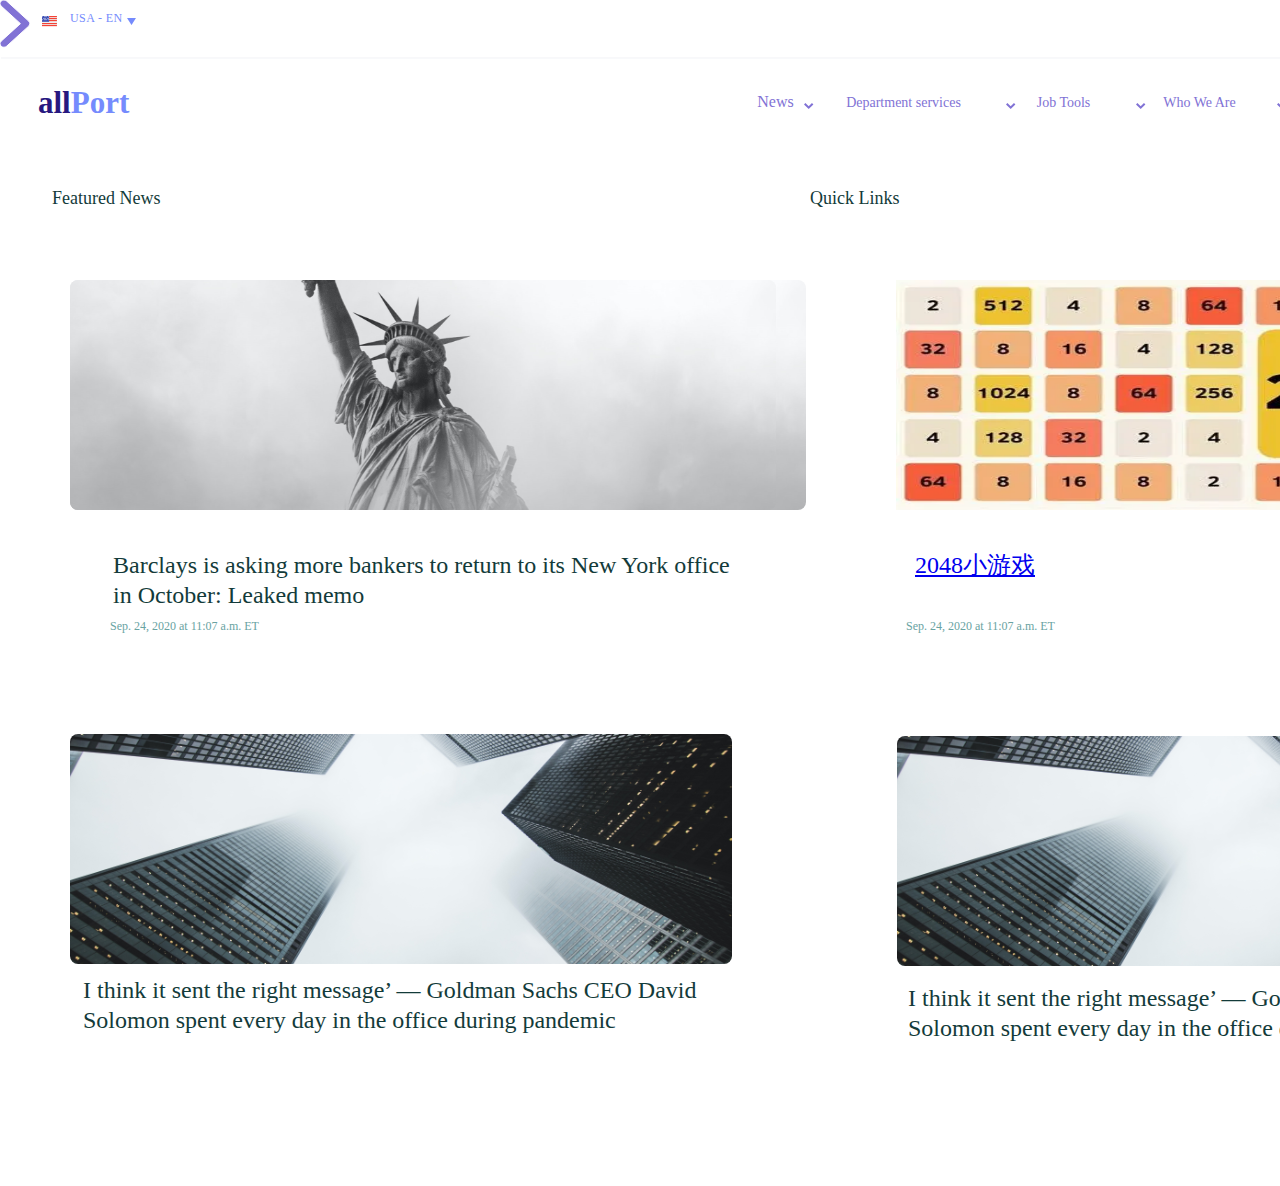
==== commit 49310e15: "加点图片" ====
--- a/index.html
+++ b/index.html
@@ -3000,7 +3000,7 @@
 				<div id="Barclays_is_asking_more_banker_ba">
 					<span>&nbsp;</span><a href="2048.html" title="2048" target="new">2048小游戏</a>
 				</div>
-				<img id="photo-1524242109383-e349707a10_bb" src="photo-1524242109383-e349707a10_bb.png" srcset="photo-1524242109383-e349707a10_bb.png 1x">
+				<img id="photo-1524242109383-e349707a10_bb" src="images/u=443485579,431011457&fm=253&fmt=auto&app=120&f=JPEG.webp" srcset="images/u=443485579,431011457&fm=253&fmt=auto&app=120&f=JPEG.webp 1x">
 					
 			</div>
 			<div id="People_News_Teaser" class="People_News_Teaser">
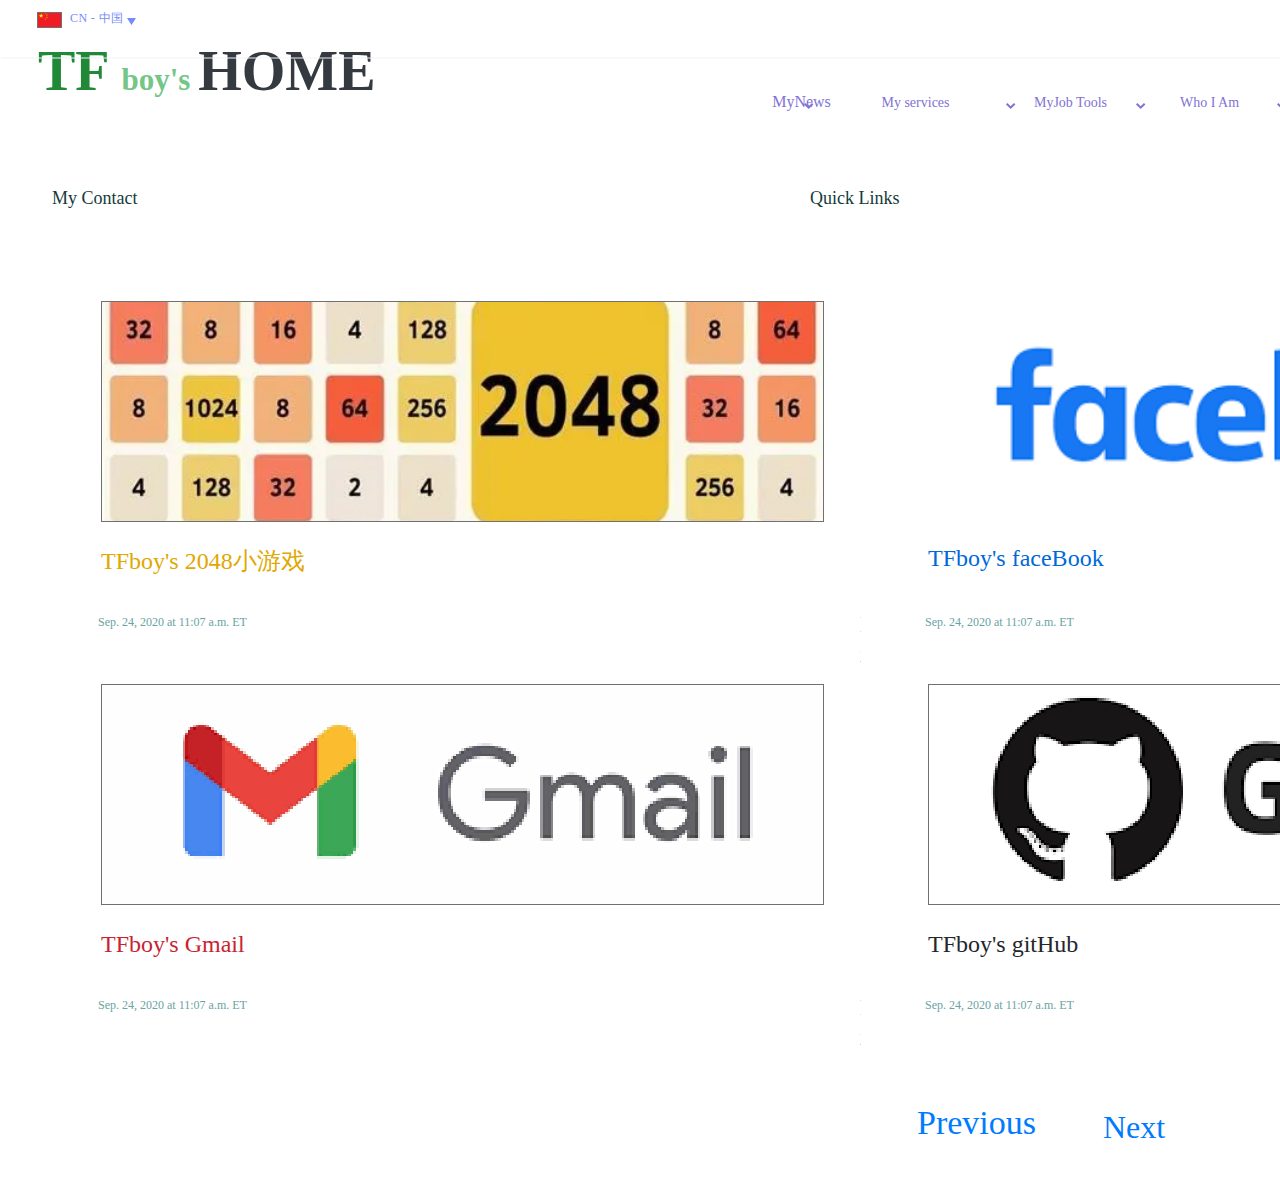
==== commit c91ce462: "大改动" ====
--- a/index.html
+++ b/index.html
@@ -5,7 +5,1389 @@
 <meta http-equiv="X-UA-Compatible" content="IE=edge"/>
 <meta name="viewport" content="width=device-width, initial-scale=1.0">
 <title>Web 1920 – 1</title>
-<link rel="stylesheet" type="text/css" id="applicationStylesheet" href="Web_1920___1.css"/>
+<style id="applicationStylesheet" type="text/css">
+	.mediaViewInfo {
+		--web-view-name: Web 1920 – 1;
+		--web-view-id: Web_1920__1;
+		--web-scale-on-resize: true;
+		--web-enable-deep-linking: true;
+	}
+	:root {
+		--web-view-ids: Web_1920__1;
+	}
+	* {
+		margin: 0;
+		padding: 0;
+		box-sizing: border-box;
+		border: none;
+	}
+	#Web_1920__1 {
+		position: absolute;
+		width: 2177px;
+		height: 1186px;
+		background-color: rgba(255,255,255,1);
+		overflow: hidden;
+		--web-view-name: Web 1920 – 1;
+		--web-view-id: Web_1920__1;
+		--web-scale-on-resize: true;
+		--web-enable-deep-linking: true;
+	}
+	#n_3389 {
+		position: absolute;
+		width: 2176.917px;
+		height: 1057px;
+		left: 0px;
+		top: 12px;
+		overflow: visible;
+	}
+	#n_3392 {
+		position: absolute;
+		width: 1978px;
+		height: 811px;
+		left: 70px;
+		top: 246px;
+		overflow: visible;
+	}
+	#n_3633 {
+		position: absolute;
+		width: 790px;
+		height: 514px;
+		left: 0px;
+		top: 0px;
+		overflow: visible;
+	}
+	#n_1139 {
+		fill: rgba(255,255,255,1);
+	}
+	.n_1139 {
+		position: absolute;
+		overflow: visible;
+		width: 0px;
+		height: 451px;
+		left: 759px;
+		top: 63px;
+	}
+	#Barclays_is_asking_more_banker {
+		left: 790px;
+		top: 354px;
+		position: absolute;
+		overflow: hidden;
+		width: 1px;
+		height: 58px;
+		line-height: 30px;
+		margin-top: -3px;
+		text-align: left;
+		font-family: Roboto;
+		font-style: normal;
+		font-weight: normal;
+		font-size: 24px;
+		color: rgba(19,59,58,1);
+	}
+	#n_1139_l {
+		fill: rgba(255,255,255,1);
+	}
+	.n_1139_l {
+		position: absolute;
+		overflow: visible;
+		width: 754px;
+		height: 451px;
+		left: 0px;
+		top: 0px;
+	}
+	#Sep_24_2020_at_1107_am_ET {
+		left: 28px;
+		top: 358px;
+		position: absolute;
+		overflow: visible;
+		width: 201px;
+		height: 19px;
+		line-height: 22px;
+		margin-top: -5px;
+		text-align: left;
+		font-family: Roboto;
+		font-style: normal;
+		font-weight: normal;
+		font-size: 12px;
+		color: rgba(105,163,162,1);
+	}
+	#TFboys_2048 {
+		left: 31px;
+		top: 291px;
+		position: absolute;
+		overflow: visible;
+		width: 755px;
+		height: 58px;
+		line-height: 30px;
+		margin-top: -3px;
+		text-align: left;
+		font-family: Roboto;
+		font-style: normal;
+		font-weight: normal;
+		font-size: 24px;
+		color: rgba(224,168,0,1);
+	}
+	#u443485579431011457fm253fmtaut {
+		position: absolute;
+		width: 723px;
+		height: 221px;
+		left: 31px;
+		top: 43px;
+		overflow: visible;
+	}
+	#People_News_Teaser {
+		position: absolute;
+		width: 389px;
+		height: 409px;
+		left: 1589px;
+		top: 4px;
+		overflow: visible;
+	}
+	#n_3528 {
+		position: absolute;
+		width: 389px;
+		height: 409px;
+		left: 0px;
+		top: 0px;
+		overflow: visible;
+	}
+	#n_1142 {
+		fill: rgba(255,255,255,1);
+	}
+	.n_1142 {
+		position: absolute;
+		overflow: visible;
+		width: 374px;
+		height: 409px;
+		left: 15px;
+		top: 0px;
+	}
+	#Oct_29_2019_at_606_am_ET_ {
+		left: 43px;
+		top: 365px;
+		position: absolute;
+		overflow: visible;
+		width: 315px;
+		height: 19px;
+		line-height: 22px;
+		margin-top: -5px;
+		text-align: left;
+		font-family: Roboto;
+		font-style: normal;
+		font-weight: normal;
+		font-size: 12px;
+		color: rgba(105,163,162,1);
+	}
+	#n__________________TFboys_pict {
+		left: 0px;
+		top: 251px;
+		position: absolute;
+		overflow: visible;
+		width: 315px;
+		height: 144px;
+		text-align: left;
+		font-family: Roboto;
+		font-style: normal;
+		font-weight: normal;
+		font-size: 20px;
+		color: rgba(19,59,58,1);
+	}
+	#srchttp___safe-imgxhscdncom_bw {
+		position: absolute;
+		width: 183px;
+		height: 177px;
+		left: 111px;
+		top: 58px;
+		overflow: visible;
+	}
+	#n_10__1 {
+		position: absolute;
+		width: 331px;
+		height: 451px;
+		left: 1604px;
+		top: 360px;
+		overflow: visible;
+	}
+	#n_1153 {
+		fill: rgba(255,255,255,1);
+	}
+	.n_1153 {
+		position: absolute;
+		overflow: visible;
+		width: 331px;
+		height: 451px;
+		left: 0px;
+		top: 0px;
+	}
+	#ic_account_balance_24px {
+		fill: rgba(117,139,253,1);
+	}
+	.ic_account_balance_24px {
+		overflow: visible;
+		position: absolute;
+		width: 32.095px;
+		height: 33.522px;
+		left: 87.695px;
+		top: 73.092px;
+		transform: matrix(1,0,0,1,0,0);
+	}
+	#ic_cloud_done_24px {
+		fill: rgba(117,139,253,1);
+	}
+	.ic_cloud_done_24px {
+		overflow: visible;
+		position: absolute;
+		width: 40.119px;
+		height: 25.86px;
+		left: 210.058px;
+		top: 76.923px;
+		transform: matrix(1,0,0,1,0,0);
+	}
+	#Policy {
+		left: 87px;
+		top: 119px;
+		position: absolute;
+		overflow: visible;
+		width: 28px;
+		white-space: nowrap;
+		line-height: 62px;
+		margin-top: -26px;
+		text-align: left;
+		font-family: Roboto;
+		font-style: normal;
+		font-weight: normal;
+		font-size: 10px;
+		color: rgba(19,59,58,1);
+	}
+	#Software {
+		left: 204px;
+		top: 119px;
+		position: absolute;
+		overflow: visible;
+		width: 41px;
+		white-space: nowrap;
+		line-height: 12px;
+		margin-top: -1px;
+		text-align: center;
+		font-family: Roboto;
+		font-style: normal;
+		font-weight: normal;
+		font-size: 10px;
+		color: rgba(19,59,58,1);
+	}
+	#ic_important_devices_24px {
+		fill: rgba(117,139,253,1);
+	}
+	.ic_important_devices_24px {
+		overflow: visible;
+		position: absolute;
+		width: 40.119px;
+		height: 32.565px;
+		left: 210.058px;
+		top: 196.646px;
+		transform: matrix(1,0,0,1,0,0);
+	}
+	#ic_face_24px {
+		fill: rgba(117,139,253,1);
+	}
+	.ic_face_24px {
+		overflow: visible;
+		position: absolute;
+		width: 34.101px;
+		height: 32.565px;
+		left: 86.692px;
+		top: 196.646px;
+		transform: matrix(1,0,0,1,0,0);
+	}
+	#Directory {
+		left: 80px;
+		top: 241px;
+		position: absolute;
+		overflow: visible;
+		width: 41px;
+		white-space: nowrap;
+		line-height: 62px;
+		margin-top: -26px;
+		text-align: left;
+		font-family: Roboto;
+		font-style: normal;
+		font-weight: normal;
+		font-size: 10px;
+		color: rgba(19,59,58,1);
+	}
+	#Hardware {
+		left: 202px;
+		top: 241px;
+		position: absolute;
+		overflow: visible;
+		width: 44px;
+		white-space: nowrap;
+		line-height: 62px;
+		margin-top: -26px;
+		text-align: left;
+		font-family: Roboto;
+		font-style: normal;
+		font-weight: normal;
+		font-size: 10px;
+		color: rgba(19,59,58,1);
+	}
+	#ic_contact_mail_24px {
+		fill: rgba(117,139,253,1);
+	}
+	.ic_contact_mail_24px {
+		overflow: visible;
+		position: absolute;
+		width: 40.119px;
+		height: 28.734px;
+		left: 83.684px;
+		top: 320.2px;
+		transform: matrix(1,0,0,1,0,0);
+	}
+	#ic_event_available_24px {
+		fill: rgba(117,139,253,1);
+	}
+	.ic_event_available_24px {
+		overflow: visible;
+		position: absolute;
+		width: 30.089px;
+		height: 32.565px;
+		left: 215.073px;
+		top: 318.284px;
+		transform: matrix(1,0,0,1,0,0);
+	}
+	#Office {
+		left: 88px;
+		top: 363px;
+		position: absolute;
+		overflow: visible;
+		width: 27px;
+		white-space: nowrap;
+		line-height: 62px;
+		margin-top: -26px;
+		text-align: left;
+		font-family: Roboto;
+		font-style: normal;
+		font-weight: normal;
+		font-size: 10px;
+		color: rgba(19,59,58,1);
+	}
+	#Events {
+		left: 211px;
+		top: 363px;
+		position: absolute;
+		overflow: visible;
+		width: 31px;
+		white-space: nowrap;
+		line-height: 62px;
+		margin-top: -26px;
+		text-align: left;
+		font-family: Roboto;
+		font-style: normal;
+		font-weight: normal;
+		font-size: 10px;
+		color: rgba(19,59,58,1);
+	}
+	#n_17__2 {
+		position: absolute;
+		width: 790px;
+		height: 514px;
+		left: 827px;
+		top: 0px;
+		overflow: visible;
+	}
+	#n_1139_ba {
+		fill: rgba(255,255,255,1);
+	}
+	.n_1139_ba {
+		position: absolute;
+		overflow: visible;
+		width: 0px;
+		height: 451px;
+		left: 759px;
+		top: 63px;
+	}
+	#Barclays_is_asking_more_banker_bb {
+		left: 790px;
+		top: 354px;
+		position: absolute;
+		overflow: hidden;
+		width: 1px;
+		height: 58px;
+		line-height: 30px;
+		margin-top: -3px;
+		text-align: left;
+		font-family: Roboto;
+		font-style: normal;
+		font-weight: normal;
+		font-size: 24px;
+		color: rgba(19,59,58,1);
+	}
+	#n_1139_bc {
+		fill: rgba(255,255,255,1);
+	}
+	.n_1139_bc {
+		position: absolute;
+		overflow: visible;
+		width: 754px;
+		height: 451px;
+		left: 0px;
+		top: 0px;
+	}
+	#Sep_24_2020_at_1107_am_ET_bd {
+		left: 28px;
+		top: 358px;
+		position: absolute;
+		overflow: visible;
+		width: 201px;
+		height: 19px;
+		line-height: 22px;
+		margin-top: -5px;
+		text-align: left;
+		font-family: Roboto;
+		font-style: normal;
+		font-weight: normal;
+		font-size: 12px;
+		color: rgba(105,163,162,1);
+	}
+	#TFboys_faceBook {
+		left: 31px;
+		top: 288px;
+		position: absolute;
+		overflow: visible;
+		width: 755px;
+		height: 58px;
+		line-height: 30px;
+		margin-top: -3px;
+		text-align: left;
+		font-family: Roboto;
+		font-style: normal;
+		font-weight: normal;
+		font-size: 24px;
+		color: rgba(0,105,217,1);
+	}
+	#n_1 {
+		position: absolute;
+		width: 723px;
+		height: 221px;
+		left: 31px;
+		top: 43px;
+		overflow: visible;
+	}
+	#n_3391 {
+		position: absolute;
+		width: 1903px;
+		height: 24px;
+		left: 52px;
+		top: 177px;
+		overflow: visible;
+	}
+	#My_Contact {
+		left: 0px;
+		top: 0px;
+		position: absolute;
+		overflow: visible;
+		width: 1146px;
+		height: 24px;
+		line-height: 24px;
+		margin-top: -3px;
+		text-align: left;
+		font-family: Roboto;
+		font-style: normal;
+		font-weight: normal;
+		font-size: 18px;
+		color: rgba(19,59,58,1);
+	}
+	#Quick_Links {
+		left: 758px;
+		top: 0px;
+		position: absolute;
+		overflow: hidden;
+		width: 1146px;
+		height: 21px;
+		line-height: 24px;
+		margin-top: -3px;
+		text-align: left;
+		font-family: Roboto;
+		font-style: normal;
+		font-weight: normal;
+		font-size: 18px;
+		color: rgba(19,59,58,1);
+	}
+	#n_3390 {
+		position: absolute;
+		width: 2176.917px;
+		height: 141px;
+		left: 0px;
+		top: 0px;
+		overflow: visible;
+	}
+	#n_218__1 {
+		position: absolute;
+		width: 2176px;
+		height: 96px;
+		left: 0px;
+		top: 11px;
+		overflow: visible;
+	}
+	#n_1107 {
+		fill: rgba(255,255,255,1);
+	}
+	.n_1107 {
+		position: absolute;
+		overflow: visible;
+		width: 2176px;
+		height: 96px;
+		left: 0px;
+		top: 0px;
+	}
+	#n_222__2 {
+		position: absolute;
+		width: 102px;
+		height: 35px;
+		left: 38px;
+		top: 30px;
+		overflow: visible;
+	}
+	#allPort {
+		left: 0px;
+		top: 0px;
+		position: absolute;
+		overflow: visible;
+		width: 103px;
+		white-space: nowrap;
+		line-height: 64px;
+		margin-top: -16.5px;
+		text-align: left;
+		font-family: Ubuntu;
+		font-style: normal;
+		font-weight: bold;
+		font-size: 31px;
+		color: rgba(39,24,127,1);
+	}
+	#n_3364 {
+		position: absolute;
+		width: 227px;
+		height: 37px;
+		left: 1909px;
+		top: 29px;
+		overflow: visible;
+	}
+	#n_1094 {
+		fill: rgba(242,245,248,1);
+	}
+	.n_1094 {
+		position: absolute;
+		overflow: visible;
+		width: 227px;
+		height: 37px;
+		left: 0px;
+		top: 0px;
+	}
+	#n_1152 {
+		fill: rgba(129,114,213,1);
+	}
+	.n_1152 {
+		position: absolute;
+		overflow: visible;
+		width: 37px;
+		height: 37px;
+		left: 190px;
+		top: 0px;
+	}
+	#n_3091 {
+		position: absolute;
+		width: 11.76px;
+		height: 11.76px;
+		left: 202.656px;
+		top: 13.24px;
+		overflow: visible;
+	}
+	#Search {
+		position: absolute;
+		width: 11.76px;
+		height: 11.76px;
+		left: 0px;
+		top: 0px;
+		overflow: visible;
+	}
+	#n_2 {
+		fill: rgba(255,255,255,1);
+	}
+	.n_2 {
+		overflow: visible;
+		position: absolute;
+		width: 11.76px;
+		height: 11.76px;
+		left: 0px;
+		top: 0px;
+		transform: matrix(1,0,0,1,0,0);
+	}
+	#Search_bu {
+		left: 26px;
+		top: 9px;
+		position: absolute;
+		overflow: visible;
+		width: 45px;
+		white-space: nowrap;
+		text-align: center;
+		font-family: Roboto;
+		font-style: normal;
+		font-weight: normal;
+		font-size: 14px;
+		color: rgba(105,163,162,1);
+	}
+	#n_3363 {
+		position: absolute;
+		width: 528.424px;
+		height: 19px;
+		left: 758px;
+		top: 38px;
+		overflow: visible;
+	}
+	#n_3088 {
+		position: absolute;
+		width: 501px;
+		height: 19px;
+		left: 0px;
+		top: 0px;
+		overflow: visible;
+		padding: 0px;
+	}
+	#Who_We_Are {
+		left: 425px;
+		top: 0px;
+		position: absolute;
+		overflow: visible;
+		width: 77px;
+		white-space: nowrap;
+		text-align: center;
+		font-family: Roboto;
+		font-style: normal;
+		font-weight: normal;
+		font-size: 14px;
+		color: rgba(129,114,213,1);
+	}
+	#Job_Tools {
+		left: 297px;
+		top: 0px;
+		position: absolute;
+		overflow: visible;
+		width: 61px;
+		white-space: nowrap;
+		text-align: center;
+		font-family: Roboto;
+		font-style: normal;
+		font-weight: normal;
+		font-size: 14px;
+		color: rgba(129,114,213,1);
+	}
+	#Department_services {
+		left: 102px;
+		top: 0px;
+		position: absolute;
+		overflow: visible;
+		width: 131px;
+		white-space: nowrap;
+		text-align: center;
+		font-family: Roboto;
+		font-style: normal;
+		font-weight: normal;
+		font-size: 14px;
+		color: rgba(129,114,213,1);
+	}
+	#News {
+		left: 0px;
+		top: 0px;
+		position: absolute;
+		overflow: visible;
+		width: 37px;
+		white-space: nowrap;
+		text-align: center;
+		font-family: Roboto;
+		font-style: normal;
+		font-weight: normal;
+		font-size: 14px;
+		color: rgba(129,114,213,1);
+	}
+	#n_2877 {
+		fill: rgba(129,114,213,1);
+	}
+	.n_2877 {
+		overflow: visible;
+		position: absolute;
+		width: 9.4px;
+		height: 6.1px;
+		left: 46.024px;
+		top: 8px;
+		transform: matrix(1,0,0,1,0,0);
+	}
+	#n_2885 {
+		fill: rgba(129,114,213,1);
+	}
+	.n_2885 {
+		overflow: visible;
+		position: absolute;
+		width: 9.4px;
+		height: 6.1px;
+		left: 248.024px;
+		top: 8px;
+		transform: matrix(1,0,0,1,0,0);
+	}
+	#n_2886 {
+		fill: rgba(129,114,213,1);
+	}
+	.n_2886 {
+		overflow: visible;
+		position: absolute;
+		width: 9.4px;
+		height: 6.1px;
+		left: 378.024px;
+		top: 8px;
+		transform: matrix(1,0,0,1,0,0);
+	}
+	#n_2887 {
+		fill: rgba(129,114,213,1);
+	}
+	.n_2887 {
+		overflow: visible;
+		position: absolute;
+		width: 9.4px;
+		height: 6.1px;
+		left: 519.024px;
+		top: 8px;
+		transform: matrix(1,0,0,1,0,0);
+	}
+	#n_223__15 {
+		position: absolute;
+		width: 64px;
+		height: 16px;
+		left: 1565px;
+		top: 40px;
+		overflow: visible;
+	}
+	#Covid_Info {
+		left: 0px;
+		top: -2px;
+		position: absolute;
+		overflow: visible;
+		width: 65px;
+		white-space: nowrap;
+		text-align: center;
+		font-family: Roboto;
+		font-style: normal;
+		font-weight: normal;
+		font-size: 14px;
+		color: rgba(129,114,213,1);
+	}
+	#n_218__2 {
+		position: absolute;
+		width: 2176.917px;
+		height: 141px;
+		left: 0px;
+		top: 0px;
+		overflow: visible;
+	}
+	#n_1107_b {
+		fill: rgba(255,255,255,1);
+	}
+	.n_1107_b {
+		position: absolute;
+		overflow: visible;
+		width: 2176px;
+		height: 130px;
+		left: 0px;
+		top: 11px;
+	}
+	#n_222__2_b {
+		position: absolute;
+		width: 330px;
+		height: 74px;
+		left: 38px;
+		top: 44px;
+		overflow: visible;
+	}
+	#TF_boys_HOME {
+		left: 0px;
+		top: 0px;
+		position: absolute;
+		overflow: visible;
+		width: 331px;
+		white-space: nowrap;
+		line-height: 67px;
+		margin-top: -18px;
+		text-align: left;
+		font-family: Ubuntu;
+		font-style: normal;
+		font-weight: bold;
+		font-size: 31px;
+		color: rgba(39,24,127,1);
+	}
+	#n_3364_cb {
+		position: absolute;
+		width: 227px;
+		height: 37px;
+		left: 1909px;
+		top: 74px;
+		overflow: visible;
+	}
+	#n_1094_cc {
+		fill: rgba(242,245,248,1);
+	}
+	.n_1094_cc {
+		position: absolute;
+		overflow: visible;
+		width: 227px;
+		height: 37px;
+		left: 0px;
+		top: 0px;
+	}
+	#n_1152_cd {
+		fill: rgba(129,114,213,1);
+	}
+	.n_1152_cd {
+		position: absolute;
+		overflow: visible;
+		width: 37px;
+		height: 37px;
+		left: 190px;
+		top: 0px;
+	}
+	#n_3091_ce {
+		position: absolute;
+		width: 11.76px;
+		height: 11.76px;
+		left: 202.656px;
+		top: 13.24px;
+		overflow: visible;
+	}
+	#Search_cf {
+		position: absolute;
+		width: 11.76px;
+		height: 11.76px;
+		left: 0px;
+		top: 0px;
+		overflow: visible;
+	}
+	#n_2_cg {
+		fill: rgba(255,255,255,1);
+	}
+	.n_2_cg {
+		overflow: visible;
+		position: absolute;
+		width: 11.76px;
+		height: 11.76px;
+		left: 0px;
+		top: 0px;
+		transform: matrix(1,0,0,1,0,0);
+	}
+	#Search_ch {
+		left: 26px;
+		top: 9px;
+		position: absolute;
+		overflow: visible;
+		width: 45px;
+		white-space: nowrap;
+		text-align: center;
+		font-family: Roboto;
+		font-style: normal;
+		font-weight: normal;
+		font-size: 14px;
+		color: rgba(105,163,162,1);
+	}
+	#language-slection {
+		position: absolute;
+		width: 99px;
+		height: 16px;
+		left: 37px;
+		top: 0px;
+		overflow: visible;
+	}
+	#Search_cj {
+		left: 33px;
+		top: 0px;
+		position: absolute;
+		overflow: visible;
+		width: 53px;
+		white-space: nowrap;
+		line-height: 18px;
+		margin-top: -3px;
+		text-align: left;
+		font-family: Roboto;
+		font-style: normal;
+		font-weight: normal;
+		font-size: 12px;
+		color: rgba(117,139,253,1);
+		letter-spacing: 0.4px;
+		text-transform: uppercase;
+	}
+	#ico_arrow {
+		fill: rgba(117,139,253,1);
+	}
+	.ico_arrow {
+		overflow: visible;
+		position: absolute;
+		width: 7px;
+		height: 9px;
+		transform: translate(0px, 0px) matrix(1,0,0,1,91.0003,5) rotate(90deg);
+		transform-origin: center;
+		left: 0px;
+		top: 0px;
+	}
+	#f9198618367adab44aedde018e9fa4 {
+		position: absolute;
+		width: 25px;
+		height: 16px;
+		left: 0px;
+		top: 0px;
+		overflow: visible;
+	}
+	#n_3362 {
+		position: absolute;
+		width: 65px;
+		height: 16px;
+		left: 2062px;
+		top: 22px;
+		overflow: visible;
+	}
+	#Search_cn {
+		left: 16px;
+		top: 0px;
+		position: absolute;
+		overflow: visible;
+		width: 50px;
+		white-space: nowrap;
+		line-height: 18px;
+		margin-top: -3px;
+		text-align: left;
+		font-family: Roboto;
+		font-style: normal;
+		font-weight: normal;
+		font-size: 12px;
+		color: rgba(117,139,253,1);
+		letter-spacing: 0.4px;
+		text-transform: uppercase;
+	}
+	#n_6__2 {
+		position: absolute;
+		width: 9px;
+		height: 9px;
+		left: 0px;
+		top: 4px;
+		overflow: visible;
+	}
+	#n_1_cp {
+		fill: rgba(117,139,253,1);
+	}
+	.n_1_cp {
+		overflow: visible;
+		position: absolute;
+		width: 9px;
+		height: 9px;
+		left: 0px;
+		top: 0px;
+		transform: matrix(1,0,0,1,0,0);
+	}
+	#n_3363_cq {
+		position: absolute;
+		width: 515.979px;
+		height: 21px;
+		left: 770px;
+		top: 81px;
+		overflow: visible;
+	}
+	#n_3088_cr {
+		position: absolute;
+		width: 469px;
+		height: 21px;
+		left: 0px;
+		top: 0px;
+		overflow: visible;
+		padding: 0px;
+	}
+	#Who_I_Am {
+		left: 409px;
+		top: 2px;
+		position: absolute;
+		overflow: visible;
+		width: 61px;
+		white-space: nowrap;
+		text-align: center;
+		font-family: Roboto;
+		font-style: normal;
+		font-weight: normal;
+		font-size: 14px;
+		color: rgba(129,114,213,1);
+	}
+	#MyJob_Tools {
+		left: 260px;
+		top: 2px;
+		position: absolute;
+		overflow: visible;
+		width: 81px;
+		white-space: nowrap;
+		text-align: center;
+		font-family: Roboto;
+		font-style: normal;
+		font-weight: normal;
+		font-size: 14px;
+		color: rgba(129,114,213,1);
+	}
+	#My_services {
+		left: 108px;
+		top: 2px;
+		position: absolute;
+		overflow: visible;
+		width: 75px;
+		white-space: nowrap;
+		text-align: center;
+		font-family: Roboto;
+		font-style: normal;
+		font-weight: normal;
+		font-size: 14px;
+		color: rgba(129,114,213,1);
+	}
+	#MyNews {
+		left: 0px;
+		top: 0px;
+		position: absolute;
+		overflow: visible;
+		width: 63px;
+		white-space: nowrap;
+		text-align: center;
+		font-family: Roboto;
+		font-style: normal;
+		font-weight: normal;
+		font-size: 16px;
+		color: rgba(129,114,213,1);
+	}
+	#n_2877_cw {
+		fill: rgba(129,114,213,1);
+	}
+	.n_2877_cw {
+		overflow: visible;
+		position: absolute;
+		width: 9.4px;
+		height: 6.1px;
+		left: 33.579px;
+		top: 10px;
+		transform: matrix(1,0,0,1,0,0);
+	}
+	#n_2885_cx {
+		fill: rgba(129,114,213,1);
+	}
+	.n_2885_cx {
+		overflow: visible;
+		position: absolute;
+		width: 9.4px;
+		height: 6.1px;
+		left: 235.579px;
+		top: 10px;
+		transform: matrix(1,0,0,1,0,0);
+	}
+	#n_2886_cy {
+		fill: rgba(129,114,213,1);
+	}
+	.n_2886_cy {
+		overflow: visible;
+		position: absolute;
+		width: 9.4px;
+		height: 6.1px;
+		left: 365.579px;
+		top: 10px;
+		transform: matrix(1,0,0,1,0,0);
+	}
+	#n_2887_cz {
+		fill: rgba(129,114,213,1);
+	}
+	.n_2887_cz {
+		overflow: visible;
+		position: absolute;
+		width: 9.4px;
+		height: 6.1px;
+		left: 506.579px;
+		top: 10px;
+		transform: matrix(1,0,0,1,0,0);
+	}
+	#n_39 {
+		fill: transparent;
+		stroke: rgba(241,242,246,1);
+		stroke-width: 1px;
+		stroke-linejoin: miter;
+		stroke-linecap: butt;
+		stroke-miterlimit: 4;
+		shape-rendering: auto;
+	}
+	.n_39 {
+		overflow: visible;
+		position: absolute;
+		width: 2176.417px;
+		height: 1px;
+		left: 0.5px;
+		top: 45.5px;
+		transform: matrix(1,0,0,1,0,0);
+	}
+	#n_223__15_c {
+		position: absolute;
+		width: 64px;
+		height: 16px;
+		left: 1565px;
+		top: 85px;
+		overflow: visible;
+	}
+	#Covid_Info_c {
+		left: 0px;
+		top: -2px;
+		position: absolute;
+		overflow: visible;
+		width: 65px;
+		white-space: nowrap;
+		text-align: center;
+		font-family: Roboto;
+		font-style: normal;
+		font-weight: normal;
+		font-size: 14px;
+		color: rgba(129,114,213,1);
+	}
+	#n_17__3 {
+		position: absolute;
+		width: 790px;
+		height: 514px;
+		left: 70px;
+		top: 641px;
+		overflow: visible;
+	}
+	#n_1139_c {
+		fill: rgba(255,255,255,1);
+	}
+	.n_1139_c {
+		position: absolute;
+		overflow: visible;
+		width: 0px;
+		height: 451px;
+		left: 759px;
+		top: 63px;
+	}
+	#Barclays_is_asking_more_banker_c {
+		left: 790px;
+		top: 354px;
+		position: absolute;
+		overflow: hidden;
+		width: 1px;
+		height: 58px;
+		line-height: 30px;
+		margin-top: -3px;
+		text-align: left;
+		font-family: Roboto;
+		font-style: normal;
+		font-weight: normal;
+		font-size: 24px;
+		color: rgba(19,59,58,1);
+	}
+	#n_1139_da {
+		fill: rgba(255,255,255,1);
+	}
+	.n_1139_da {
+		position: absolute;
+		overflow: visible;
+		width: 754px;
+		height: 451px;
+		left: 0px;
+		top: 0px;
+	}
+	#Sep_24_2020_at_1107_am_ET_c {
+		left: 28px;
+		top: 358px;
+		position: absolute;
+		overflow: visible;
+		width: 201px;
+		height: 19px;
+		line-height: 22px;
+		margin-top: -5px;
+		text-align: left;
+		font-family: Roboto;
+		font-style: normal;
+		font-weight: normal;
+		font-size: 12px;
+		color: rgba(105,163,162,1);
+	}
+	#TFboys_Gmail {
+		left: 31px;
+		top: 291px;
+		position: absolute;
+		overflow: visible;
+		width: 755px;
+		height: 58px;
+		line-height: 30px;
+		margin-top: -3px;
+		text-align: left;
+		font-family: Roboto;
+		font-style: normal;
+		font-weight: normal;
+		font-size: 24px;
+		color: rgba(200,35,51,1);
+	}
+	#Rectangle {
+		position: absolute;
+		width: 723px;
+		height: 221px;
+		left: 31px;
+		top: 43px;
+		overflow: visible;
+	}
+	#n_17__4 {
+		position: absolute;
+		width: 790px;
+		height: 514px;
+		left: 897px;
+		top: 641px;
+		overflow: visible;
+	}
+	#n_1139_db {
+		fill: rgba(255,255,255,1);
+	}
+	.n_1139_db {
+		position: absolute;
+		overflow: visible;
+		width: 0px;
+		height: 451px;
+		left: 759px;
+		top: 63px;
+	}
+	#Barclays_is_asking_more_banker_dc {
+		left: 790px;
+		top: 354px;
+		position: absolute;
+		overflow: hidden;
+		width: 1px;
+		height: 58px;
+		line-height: 30px;
+		margin-top: -3px;
+		text-align: left;
+		font-family: Roboto;
+		font-style: normal;
+		font-weight: normal;
+		font-size: 24px;
+		color: rgba(19,59,58,1);
+	}
+	#n_1139_dd {
+		fill: rgba(255,255,255,1);
+	}
+	.n_1139_dd {
+		position: absolute;
+		overflow: visible;
+		width: 754px;
+		height: 451px;
+		left: 0px;
+		top: 0px;
+	}
+	#Sep_24_2020_at_1107_am_ET_de {
+		left: 28px;
+		top: 358px;
+		position: absolute;
+		overflow: visible;
+		width: 201px;
+		height: 19px;
+		line-height: 22px;
+		margin-top: -5px;
+		text-align: left;
+		font-family: Roboto;
+		font-style: normal;
+		font-weight: normal;
+		font-size: 12px;
+		color: rgba(105,163,162,1);
+	}
+	#TFboys_gitHub {
+		left: 31px;
+		top: 291px;
+		position: absolute;
+		overflow: visible;
+		width: 755px;
+		height: 58px;
+		line-height: 30px;
+		margin-top: -3px;
+		text-align: left;
+		font-family: Roboto;
+		font-style: normal;
+		font-weight: normal;
+		font-size: 24px;
+		color: rgba(35,39,43,1);
+	}
+	#n_1_dg {
+		position: absolute;
+		width: 723px;
+		height: 221px;
+		left: 31px;
+		top: 43px;
+		overflow: visible;
+	}
+	#PaginationRightDefault {
+		position: absolute;
+		width: 94px;
+		height: 56px;
+		left: 1089px;
+		top: 1099px;
+		overflow: visible;
+		padding: 10px 14px 10px 14px;
+	}
+	#InputGroupBaseOutlineLeft {
+		fill: rgba(255,255,255,1);
+	}
+	.InputGroupBaseOutlineLeft {
+		position: absolute;
+		overflow: visible;
+		width: 94px;
+		height: 56px;
+		left: 0px;
+		top: 0px;
+	}
+	#Next {
+		left: 14px;
+		top: 10px;
+		position: absolute;
+		overflow: visible;
+		width: 67px;
+		white-space: nowrap;
+		text-align: left;
+		font-family: Helvetica Neue;
+		font-style: normal;
+		font-weight: normal;
+		font-size: 32px;
+		color: rgba(0,123,255,1);
+	}
+	#PaginationLeftLarge {
+		position: absolute;
+		width: 172px;
+		height: 63px;
+		left: 897px;
+		top: 1092px;
+		overflow: visible;
+		padding: 12px 20px 13px 20px;
+	}
+	#base {
+		fill: rgba(255,255,255,1);
+	}
+	.base {
+		position: absolute;
+		overflow: visible;
+		width: 172px;
+		height: 63px;
+		left: 0px;
+		top: 0px;
+	}
+	#Previous {
+		left: 20px;
+		top: 12px;
+		position: absolute;
+		overflow: visible;
+		width: 133px;
+		white-space: nowrap;
+		text-align: left;
+		font-family: Helvetica Neue;
+		font-style: normal;
+		font-weight: normal;
+		font-size: 34px;
+		color: rgba(0,123,255,1);
+	}
+</style>
 <script id="applicationScript">
 ///////////////////////////////////////
 // INITIALIZATION
@@ -2921,86 +4303,25 @@
 <div id="Web_1920__1">
 	<div id="n_3389">
 		<div id="n_3392">
-			<div id="n_224__1" class="___224___1">
+			<div id="n_3633">
 				<svg class="n_1139">
-					<rect id="n_1139" rx="8" ry="8" x="0" y="0" width="742" height="451">
+					<rect id="n_1139" rx="0.000005000002602173481" ry="0.000005000002602173481" x="0" y="0" width="0" height="451">
+					</rect>
+				</svg>
+				<div id="Barclays_is_asking_more_banker">
+					<span>Barclays is asking more bankers to return to its New York office in October: Leaked memo</span>
+				</div>
+				<svg class="n_1139_l">
+					<rect id="n_1139_l" rx="8" ry="8" x="0" y="0" width="754" height="451">
 					</rect>
 				</svg>
 				<div id="Sep_24_2020_at_1107_am_ET">
 					<span>Sep. 24, 2020 at 11:07 a.m. ET</span>
 				</div>
-				<div id="Barclays_is_asking_more_banker">
-					<span>Barclays is asking more bankers to return to its New York office in October: Leaked memo</span>
+				<div id="TFboys_2048">
+					<span>TFboy's 2048小游戏</span>
 				</div>
-				<img id="photo-1524242109383-e349707a10" src="photo-1524242109383-e349707a10.png" srcset="photo-1524242109383-e349707a10.png 1x">
-					
-				<div id="n_3365">
-					<svg class="slide-active">
-						<rect id="slide-active" rx="6" ry="6" x="0" y="0" width="12" height="12">
-						</rect>
-					</svg>
-					<svg class="slide-inactive">
-						<rect id="slide-inactive" rx="6" ry="6" x="0" y="0" width="12" height="12">
-						</rect>
-					</svg>
-					<svg class="slide-inactive_q">
-						<rect id="slide-inactive_q" rx="6" ry="6" x="0" y="0" width="12" height="12">
-						</rect>
-					</svg>
-				</div>
-				<div id="n_3366">
-					<div id="core-component-button-standard">
-						<div id="n_3323">
-							<div id="n_3322">
-								<div id="Icon_-_Chevron_Right">
-									<svg class="n_11" viewBox="0 0 7.656 13.314">
-										<path id="n_11" d="M 0.2934000194072723 13.02029991149902 C -0.09719999879598618 12.63059997558594 -0.09719999879598618 11.9970006942749 0.2934000194072723 11.60640048980713 L 5.242949962615967 6.656850337982178 L 0.2934000194072723 1.707300066947937 C -0.09719999879598618 1.316699981689453 -0.09719999879598618 0.6831000447273254 0.2934000194072723 0.2925000190734863 C 0.6840000152587891 -0.09809999912977219 1.316699981689453 -0.09809999912977219 1.707300066947937 0.2925000190734863 L 7.363800048828125 5.949900150299072 C 7.559100151062012 6.145200252532959 7.656750202178955 6.401025295257568 7.656750202178955 6.656850337982178 C 7.656750202178955 6.912675380706787 7.559100151062012 7.168499946594238 7.363800048828125 7.363800048828125 L 1.707300066947937 13.02029991149902 C 1.51200008392334 13.21560001373291 1.25617504119873 13.31325054168701 1.000349998474121 13.31325054168701 C 0.7445250153541565 13.31325054168701 0.4887000024318695 13.21560001373291 0.2934000194072723 13.02029991149902 Z">
-										</path>
-									</svg>
-								</div>
-							</div>
-						</div>
-					</div>
-					<div id="core-component-button-standard_x">
-						<div id="n_3323_y">
-							<div id="n_3322_z">
-								<div id="Icon_-_Chevron_Left">
-									<svg class="n_11_" viewBox="0 0 7.657 13.314">
-										<path id="n_11_" d="M 0.2925000190734863 13.02029991149902 C -0.09809999912977219 12.62970066070557 -0.09809999912977219 11.9970006942749 0.2925000190734863 11.60640048980713 L 5.242500305175781 6.656400203704834 L 0.2925000190734863 1.706400036811829 C -0.09809999912977219 1.315800070762634 -0.09809999912977219 0.6831000447273254 0.2925000190734863 0.2925000190734863 C 0.6831000447273254 -0.09809999912977219 1.316699981689453 -0.09809999912977219 1.707300066947937 0.2925000190734863 L 7.363800048828125 5.949000358581543 C 7.559100151062012 6.144299983978271 7.656750202178955 6.400350093841553 7.656750202178955 6.656400203704834 C 7.656750202178955 6.912450313568115 7.559100151062012 7.168499946594238 7.363800048828125 7.363800048828125 L 1.707300066947937 13.02029991149902 C 1.51200008392334 13.21560001373291 1.255949974060059 13.31325054168701 0.9999000430107117 13.31325054168701 C 0.7438499927520752 13.31325054168701 0.4878000020980835 13.21560001373291 0.2925000190734863 13.02029991149902 Z">
-										</path>
-									</svg>
-								</div>
-							</div>
-						</div>
-					</div>
-				</div>
-			</div>
-			<div id="n_7__1" class="___7___1">
-				<svg class="n_1139_">
-					<rect id="n_1139_" rx="8" ry="8" x="0" y="0" width="742" height="451">
-					</rect>
-				</svg>
-				<div id="Sep_24_2020_at_1107_am_ET_">
-					<span>Sep. 24, 2020 at 11:07 a.m. ET</span>
-				</div>
-				<div id="Barclays_is_asking_more_banker_">
-					<span>Barclays is asking more bankers to return to its New York office in October: Leaked memo</span>
-				</div>
-				<img id="photo-1524242109383-e349707a10_" src="photo-1524242109383-e349707a10_.png" srcset="photo-1524242109383-e349707a10_.png 1x">
-					
-			</div>
-			<div id="n_7__2" class="___7___2">
-				<svg class="n_1139_ba">
-					<rect id="n_1139_ba" rx="8" ry="8" x="0" y="0" width="742" height="451">
-					</rect>
-				</svg>
-				<div id="Sep_24_2020_at_1107_am_ET_ba">
-					<span>Sep. 24, 2020 at 11:07 a.m. ET</span>
-				</div>
-				<div id="Barclays_is_asking_more_banker_ba">
-					<span>&nbsp;</span><a href="2048.html" title="2048" target="new">2048小游戏</a>
-				</div>
-				<img id="photo-1524242109383-e349707a10_bb" src="images/u=443485579,431011457&fm=253&fmt=auto&app=120&f=JPEG.webp" srcset="images/u=443485579,431011457&fm=253&fmt=auto&app=120&f=JPEG.webp 1x">
+				<img id="u443485579431011457fm253fmtaut" src="u443485579431011457fm253fmtaut.png" srcset="u443485579431011457fm253fmtaut.png 1x">
 					
 			</div>
 			<div id="People_News_Teaser" class="People_News_Teaser">
@@ -3012,11 +4333,11 @@
 					<div id="Oct_29_2019_at_606_am_ET_">
 						<span>Oct. 29, 2019 at 6:06 a.m. ET </span>
 					</div>
-					<div id="Jessie_Williams_promoted_to_ch">
-						<span>Jessie Williams promoted to chief of staff</span>
+					<div id="n__________________TFboys_pict">
+						<span>                </span><span style="font-family:HelveticaNeue-Medium;font-size:40px;color:rgba(52,58,64,1);"> </span><span style="font-family:HelveticaNeue-Medium;font-size:32px;color:rgba(52,58,64,1);"> TFboy's picture</span>
 					</div>
 				</div>
-				<img id="photo-1573497019418-b400bb3ab0" src="photo-1573497019418-b400bb3ab0.png" srcset="photo-1573497019418-b400bb3ab0.png 1x">
+				<img id="srchttp___safe-imgxhscdncom_bw" src="srchttp___safe-imgxhscdncom_bw.png" srcset="srchttp___safe-imgxhscdncom_bw.png 1x">
 					
 			</div>
 			<div id="n_10__1" class="___10___1">
@@ -3067,10 +4388,32 @@
 					<span>Events</span>
 				</div>
 			</div>
+			<div id="n_17__2" class="___17___2">
+				<svg class="n_1139_ba">
+					<rect id="n_1139_ba" rx="0.000005000002602173481" ry="0.000005000002602173481" x="0" y="0" width="0" height="451">
+					</rect>
+				</svg>
+				<div id="Barclays_is_asking_more_banker_bb">
+					<span>Barclays is asking more bankers to return to its New York office in October: Leaked memo</span>
+				</div>
+				<svg class="n_1139_bc">
+					<rect id="n_1139_bc" rx="8" ry="8" x="0" y="0" width="754" height="451">
+					</rect>
+				</svg>
+				<div id="Sep_24_2020_at_1107_am_ET_bd">
+					<span>Sep. 24, 2020 at 11:07 a.m. ET</span>
+				</div>
+				<div id="TFboys_faceBook">
+					<span>TFboy's faceBook</span>
+				</div>
+				<img id="n_1" src="n_1.png" srcset="n_1.png 1x">
+					
+				</svg>
+			</div>
 		</div>
 		<div id="n_3391">
-			<div id="Featured_News">
-				<span>Featured News</span>
+			<div id="My_Contact">
+				<span>My Contact</span>
 			</div>
 			<div id="Quick_Links">
 				<span>Quick Links</span>
@@ -3104,7 +4447,7 @@
 							</svg>
 						</div>
 					</div>
-					<div id="Search_ca">
+					<div id="Search_bu">
 						<span>Search</span>
 					</div>
 				</div>
@@ -3147,179 +4490,87 @@
 				</div>
 			</div>
 			<div id="n_218__2" class="___218___2">
-				<svg class="n_1107_co">
-					<rect id="n_1107_co" rx="0" ry="0" x="0" y="0" width="2176" height="130">
+				<svg class="n_1107_b">
+					<rect id="n_1107_b" rx="0" ry="0" x="0" y="0" width="2176" height="130">
 					</rect>
 				</svg>
-				<div id="n_222__2_cp" class="___222___2">
-					<div id="allPort_cq">
-						<span>all</span><span style="color:rgba(117,139,253,1);">Port</span>
+				<div id="n_222__2_b" class="___222___2">
+					<div id="TF_boys_HOME">
+						<span></span><span style="font-family:HelveticaNeue-Light;font-size:56px;color:rgba(33,136,56,1);">TF</span><span style="font-family:HelveticaNeue-Light;font-size:56px;color:rgba(52,58,64,1);"> </span><span style="color:rgba(116,198,134,1);">boy's</span><span style="color:rgba(103,195,208,1);"> </span><span style="font-family:HelveticaNeue-Light;font-size:56px;color:rgba(52,58,64,1);">HOME</span>
 					</div>
 				</div>
-				<div id="n_3364_cr">
-					<svg class="n_1094_cs">
-						<rect id="n_1094_cs" rx="4" ry="4" x="0" y="0" width="227" height="37">
+				<div id="n_3364_cb">
+					<svg class="n_1094_cc">
+						<rect id="n_1094_cc" rx="4" ry="4" x="0" y="0" width="227" height="37">
 						</rect>
 					</svg>
-					<svg class="n_1152_ct">
-						<rect id="n_1152_ct" rx="4" ry="4" x="0" y="0" width="37" height="37">
+					<svg class="n_1152_cd">
+						<rect id="n_1152_cd" rx="4" ry="4" x="0" y="0" width="37" height="37">
 						</rect>
 					</svg>
-					<div id="n_3091_cu">
-						<div id="Search_cv">
-							<svg class="n_2_cw" viewBox="0 0 11.76 11.76">
-								<path id="n_2_cw" d="M 1.470016479492188 5.145057678222656 C 1.470016479492188 3.087034463882446 3.087034463882446 1.470016479492188 5.145057678222656 1.470016479492188 C 7.203080654144287 1.470016479492188 8.820098876953125 3.087034463882446 8.820098876953125 5.145057678222656 C 8.820098876953125 7.203080654144287 7.203080654144287 8.820098876953125 5.145057678222656 8.820098876953125 C 3.087034463882446 8.820098876953125 1.470016479492188 7.203080654144287 1.470016479492188 5.145057678222656 Z M 10.51061820983887 11.53962898254395 C 10.80462074279785 11.83363246917725 11.24562644958496 11.83363246917725 11.53962898254395 11.53962898254395 C 11.83363246917725 11.24562644958496 11.83363246917725 10.80462074279785 11.53962898254395 10.51061820983887 L 9.261103630065918 8.23209285736084 C 9.922611236572266 7.350082397460938 10.29011535644531 6.321071147918701 10.29011535644531 5.145057678222656 C 10.29011535644531 2.278525590896606 8.011590003967285 0 5.145057678222656 0 C 2.278525829315186 0 0 2.278525590896606 0 5.145057678222656 C 0 8.011590003967285 2.278525590896606 10.29011535644531 5.145057678222656 10.29011535644531 C 6.321071147918701 10.29011535644531 7.350082397460938 9.922611236572266 8.232091903686523 9.261103630065918 L 10.51061820983887 11.53962898254395 Z">
+					<div id="n_3091_ce">
+						<div id="Search_cf">
+							<svg class="n_2_cg" viewBox="0 0 11.76 11.76">
+								<path id="n_2_cg" d="M 1.470016479492188 5.145057678222656 C 1.470016479492188 3.087034463882446 3.087034463882446 1.470016479492188 5.145057678222656 1.470016479492188 C 7.203080654144287 1.470016479492188 8.820098876953125 3.087034463882446 8.820098876953125 5.145057678222656 C 8.820098876953125 7.203080654144287 7.203080654144287 8.820098876953125 5.145057678222656 8.820098876953125 C 3.087034463882446 8.820098876953125 1.470016479492188 7.203080654144287 1.470016479492188 5.145057678222656 Z M 10.51061820983887 11.53962898254395 C 10.80462074279785 11.83363246917725 11.24562644958496 11.83363246917725 11.53962898254395 11.53962898254395 C 11.83363246917725 11.24562644958496 11.83363246917725 10.80462074279785 11.53962898254395 10.51061820983887 L 9.261103630065918 8.23209285736084 C 9.922611236572266 7.350082397460938 10.29011535644531 6.321071147918701 10.29011535644531 5.145057678222656 C 10.29011535644531 2.278525590896606 8.011590003967285 0 5.145057678222656 0 C 2.278525829315186 0 0 2.278525590896606 0 5.145057678222656 C 0 8.011590003967285 2.278525590896606 10.29011535644531 5.145057678222656 10.29011535644531 C 6.321071147918701 10.29011535644531 7.350082397460938 9.922611236572266 8.232091903686523 9.261103630065918 L 10.51061820983887 11.53962898254395 Z">
 								</path>
 							</svg>
 						</div>
 					</div>
-					<div id="Search_cx">
+					<div id="Search_ch">
 						<span>Search</span>
 					</div>
 				</div>
 				<div id="language-slection" class="language_slection">
-					<div id="Search_cz">
-						<span>USA - EN</span>
-					</div>
-					<div id="USA">
-						<svg class="n_171">
-							<rect id="n_171" rx="0" ry="0" x="0" y="0" width="15" height="10">
-							</rect>
-						</svg>
-						<div id="n_2996">
-							<svg class="n_172">
-								<rect id="n_172" rx="0" ry="0" x="0" y="0" width="14.919" height="1.16">
-								</rect>
-							</svg>
-							<svg class="n_173">
-								<rect id="n_173" rx="0" ry="0" x="0" y="0" width="14.919" height="1.16">
-								</rect>
-							</svg>
-							<svg class="n_174">
-								<rect id="n_174" rx="0" ry="0" x="0" y="0" width="14.919" height="1.16">
-								</rect>
-							</svg>
-							<svg class="n_175">
-								<rect id="n_175" rx="0" ry="0" x="0" y="0" width="14.919" height="1.16">
-								</rect>
-							</svg>
-							<svg class="n_176">
-								<rect id="n_176" rx="0" ry="0" x="0" y="0" width="14.919" height="1.16">
-								</rect>
-							</svg>
-						</div>
-						<svg class="n_177">
-							<rect id="n_177" rx="0" ry="0" x="0" y="0" width="7.12" height="5.802">
-							</rect>
-						</svg>
-						<div id="n_2997">
-							<svg class="n_2859" viewBox="2.75 12 1.017 1.16">
-								<path id="n_2859" d="M 3.258600473403931 12.00000095367432 L 3.415588617324829 12.38216400146484 L 3.76720118522644 12.44328022003174 L 3.512901067733765 12.74111938476562 L 3.573255062103271 13.16041660308838 L 3.258600473403931 12.96237277984619 L 2.943946361541748 13.16041660308838 L 3.004300355911255 12.74111938476562 L 2.75 12.44328022003174 L 3.101612567901611 12.38216400146484 L 3.258600473403931 12.00000095367432 Z">
-								</path>
-							</svg>
-							<svg class="n_2860" viewBox="6.75 12 1.017 1.16">
-								<path id="n_2860" d="M 7.25860071182251 12.00000095367432 L 7.415588855743408 12.38216400146484 L 7.767200946807861 12.44328022003174 L 7.512900829315186 12.74111938476562 L 7.57325553894043 13.16041660308838 L 7.25860071182251 12.96237277984619 L 6.943946361541748 13.16041660308838 L 7.004300117492676 12.74111938476562 L 6.75 12.44328022003174 L 7.101612567901611 12.38216400146484 L 7.25860071182251 12.00000095367432 Z">
-								</path>
-							</svg>
-							<svg class="n_2861" viewBox="10.75 12 1.017 1.16">
-								<path id="n_2861" d="M 11.25860118865967 12.00000095367432 L 11.41558933258057 12.38216400146484 L 11.76720142364502 12.44328022003174 L 11.51290130615234 12.74111938476562 L 11.57325649261475 13.16041660308838 L 11.25860118865967 12.96237277984619 L 10.94394683837891 13.16041660308838 L 11.00430107116699 12.74111938476562 L 10.75000095367432 12.44328022003174 L 11.10161304473877 12.38216400146484 L 11.25860118865967 12.00000095367432 Z">
-								</path>
-							</svg>
-							<svg class="n_2862" viewBox="14.75 12 1.017 1.16">
-								<path id="n_2862" d="M 15.25860023498535 12.00000095367432 L 15.41558837890625 12.38216400146484 L 15.7672004699707 12.44328022003174 L 15.51290035247803 12.74111938476562 L 15.57325458526611 13.16041660308838 L 15.25860023498535 12.96237277984619 L 14.94394588470459 13.16041660308838 L 15.00430011749268 12.74111938476562 L 14.74999904632568 12.44328022003174 L 15.10161209106445 12.38216400146484 L 15.25860023498535 12.00000095367432 Z">
-								</path>
-							</svg>
-							<svg class="n_2863" viewBox="18.5 12 1.017 1.16">
-								<path id="n_2863" d="M 19.00860214233398 12.00000095367432 L 19.16559028625488 12.38216400146484 L 19.5172004699707 12.44328022003174 L 19.26290321350098 12.74111938476562 L 19.32325553894043 13.16041660308838 L 19.00860214233398 12.96237277984619 L 18.69394683837891 13.16041660308838 L 18.75430107116699 12.74111938476562 L 18.5 12.44328022003174 L 18.85161399841309 12.38216400146484 L 19.00860214233398 12.00000095367432 Z">
-								</path>
-							</svg>
-							<svg class="n_2864" viewBox="2.75 20 1.017 1.16">
-								<path id="n_2864" d="M 3.258600473403931 20 L 3.415588617324829 20.38216400146484 L 3.76720118522644 20.44327926635742 L 3.512901067733765 20.74111938476562 L 3.573255062103271 21.16041564941406 L 3.258600473403931 20.96237182617188 L 2.943946361541748 21.16041564941406 L 3.004300355911255 20.74111938476562 L 2.75 20.44327926635742 L 3.101612567901611 20.38216400146484 L 3.258600473403931 20 Z">
-								</path>
-							</svg>
-							<svg class="n_2865" viewBox="6.75 20 1.017 1.16">
-								<path id="n_2865" d="M 7.25860071182251 20 L 7.415588855743408 20.38216400146484 L 7.767200946807861 20.44327926635742 L 7.512900829315186 20.74111938476562 L 7.57325553894043 21.16041564941406 L 7.25860071182251 20.96237182617188 L 6.943946361541748 21.16041564941406 L 7.004300117492676 20.74111938476562 L 6.75 20.44327926635742 L 7.101612567901611 20.38216400146484 L 7.25860071182251 20 Z">
-								</path>
-							</svg>
-							<svg class="n_2866" viewBox="10.75 20 1.017 1.16">
-								<path id="n_2866" d="M 11.25860118865967 20 L 11.41558933258057 20.38216400146484 L 11.76720142364502 20.44327926635742 L 11.51290130615234 20.74111938476562 L 11.57325649261475 21.16041564941406 L 11.25860118865967 20.96237182617188 L 10.94394683837891 21.16041564941406 L 11.00430107116699 20.74111938476562 L 10.75000095367432 20.44327926635742 L 11.10161304473877 20.38216400146484 L 11.25860118865967 20 Z">
-								</path>
-							</svg>
-							<svg class="n_2867" viewBox="14.75 20 1.017 1.16">
-								<path id="n_2867" d="M 15.25860023498535 20 L 15.41558837890625 20.38216400146484 L 15.7672004699707 20.44327926635742 L 15.51290035247803 20.74111938476562 L 15.57325458526611 21.16041564941406 L 15.25860023498535 20.96237182617188 L 14.94394588470459 21.16041564941406 L 15.00430011749268 20.74111938476562 L 14.74999904632568 20.44327926635742 L 15.10161209106445 20.38216400146484 L 15.25860023498535 20 Z">
-								</path>
-							</svg>
-							<svg class="n_2868" viewBox="18.5 20 1.017 1.16">
-								<path id="n_2868" d="M 19.00860214233398 20 L 19.16559028625488 20.38216400146484 L 19.5172004699707 20.44327926635742 L 19.26290321350098 20.74111938476562 L 19.32325553894043 21.16041564941406 L 19.00860214233398 20.96237182617188 L 18.69394683837891 21.16041564941406 L 18.75430107116699 20.74111938476562 L 18.5 20.44327926635742 L 18.85161399841309 20.38216400146484 L 19.00860214233398 20 Z">
-								</path>
-							</svg>
-							<svg class="n_2869" viewBox="3.75 16 1.017 1.16">
-								<path id="n_2869" d="M 4.25860071182251 16 L 4.415588855743408 16.38216209411621 L 4.76720142364502 16.44327926635742 L 4.512900829315186 16.74111938476562 L 4.573255062103271 17.16041564941406 L 4.25860071182251 16.96237373352051 L 3.943946361541748 17.16041564941406 L 4.004300117492676 16.74111938476562 L 3.750000238418579 16.44327926635742 L 4.101612567901611 16.38216209411621 L 4.25860071182251 16 Z">
-								</path>
-							</svg>
-							<svg class="n_2870" viewBox="7.75 16 1.017 1.16">
-								<path id="n_2870" d="M 8.258600234985352 16 L 8.41558837890625 16.38216209411621 L 8.76720142364502 16.44327926635742 L 8.512900352478027 16.74111938476562 L 8.57325553894043 17.16041564941406 L 8.258600234985352 16.96237373352051 L 7.943946361541748 17.16041564941406 L 8.004301071166992 16.74111938476562 L 7.750000476837158 16.44327926635742 L 8.10161304473877 16.38216209411621 L 8.258600234985352 16 Z">
-								</path>
-							</svg>
-							<svg class="n_2871" viewBox="11.75 16 1.017 1.16">
-								<path id="n_2871" d="M 12.25860023498535 16 L 12.41559028625488 16.38216209411621 L 12.76720237731934 16.44327926635742 L 12.51290130615234 16.74111938476562 L 12.57325553894043 17.16041564941406 L 12.25860023498535 16.96237373352051 L 11.94394683837891 17.16041564941406 L 12.00430107116699 16.74111938476562 L 11.75 16.44327926635742 L 12.10161209106445 16.38216209411621 L 12.25860023498535 16 Z">
-								</path>
-							</svg>
-							<svg class="n_2872" viewBox="15.75 16 1.017 1.16">
-								<path id="n_2872" d="M 16.25860214233398 16 L 16.41558837890625 16.38216209411621 L 16.7672004699707 16.44327926635742 L 16.51290130615234 16.74111938476562 L 16.5732536315918 17.16041564941406 L 16.25860214233398 16.96237373352051 L 15.94394683837891 17.16041564941406 L 16.00429916381836 16.74111938476562 L 15.75 16.44327926635742 L 16.10161209106445 16.38216209411621 L 16.25860214233398 16 Z">
-								</path>
-							</svg>
-							<svg class="n_2873" viewBox="19.5 16 1.017 1.16">
-								<path id="n_2873" d="M 20.00860023498535 16 L 20.16558837890625 16.38216209411621 L 20.5172004699707 16.44327926635742 L 20.26289939880371 16.74111938476562 L 20.3232536315918 17.16041564941406 L 20.00860023498535 16.96237373352051 L 19.69394683837891 17.16041564941406 L 19.75429916381836 16.74111938476562 L 19.5 16.44327926635742 L 19.85161209106445 16.38216209411621 L 20.00860023498535 16 Z">
-								</path>
-							</svg>
-						</div>
+					<div id="Search_cj">
+						<span>CN - 中国</span>
 					</div>
 					<svg class="ico_arrow" viewBox="0 0 7 9">
 						<path id="ico_arrow" d="M 0 0 C 0 0 0 9 0 9 C 0 9 7 4.48211669921875 7 4.48211669921875 C 7 4.48211669921875 0 0 0 0 Z">
 						</path>
 					</svg>
+					<img id="f9198618367adab44aedde018e9fa4" src="f9198618367adab44aedde018e9fa4.png" srcset="f9198618367adab44aedde018e9fa4.png 1x">
+						
 				</div>
 				<div id="n_3362">
-					<div id="Search_dr">
-						<span>ACCOUNT</span>
+					<div id="Search_cn">
+						<span>RESUME</span>
 					</div>
 					<div id="n_6__2" class="___6___2">
-						<svg class="n_1" viewBox="0 0 9 9">
-							<path id="n_1" d="M 0 9 L 0 7.875137329101562 C 0 6.637372970581055 2.024974584579468 5.624879837036133 4.5 5.624879837036133 C 6.975025177001953 5.624879837036133 9 6.637372970581055 9 7.875137329101562 L 9 9 L 0 9 Z M 2.249746799468994 2.25025749206543 C 2.249746799468994 1.007429122924805 3.257171869277954 0 4.5 0 C 5.742321968078613 0 6.749746799468994 1.007429122924805 6.749746799468994 2.25025749206543 C 6.749746799468994 3.492570877075195 5.742321968078613 4.500017166137695 4.5 4.500017166137695 C 3.257171869277954 4.500017166137695 2.249746799468994 3.492570877075195 2.249746799468994 2.25025749206543 Z">
+						<svg class="n_1_cp" viewBox="0 0 9 9">
+							<path id="n_1_cp" d="M 0 9 L 0 7.875137329101562 C 0 6.637372970581055 2.024974584579468 5.624879837036133 4.5 5.624879837036133 C 6.975025177001953 5.624879837036133 9 6.637372970581055 9 7.875137329101562 L 9 9 L 0 9 Z M 2.249746799468994 2.25025749206543 C 2.249746799468994 1.007429122924805 3.257171869277954 0 4.5 0 C 5.742321968078613 0 6.749746799468994 1.007429122924805 6.749746799468994 2.25025749206543 C 6.749746799468994 3.492570877075195 5.742321968078613 4.500017166137695 4.5 4.500017166137695 C 3.257171869277954 4.500017166137695 2.249746799468994 3.492570877075195 2.249746799468994 2.25025749206543 Z">
 							</path>
 						</svg>
 					</div>
 				</div>
-				<div id="n_3363_du">
-					<div id="n_3088_dv">
-						<div id="Who_We_Are_dw">
-							<span>Who We Are</span>
+				<div id="n_3363_cq">
+					<div id="n_3088_cr">
+						<div id="Who_I_Am">
+							<span>Who I Am</span>
 						</div>
-						<div id="Job_Tools_dx">
-							<span>Job Tools</span>
+						<div id="MyJob_Tools">
+							<span>MyJob Tools</span>
 						</div>
-						<div id="Department_services_dy">
-							<span>Department services</span>
+						<div id="My_services">
+							<span>My services</span>
 						</div>
-						<div id="News_dz">
-							<span>News</span>
+						<div id="MyNews">
+							<span>MyNews</span>
 						</div>
 					</div>
-					<svg class="n_2877_d" viewBox="2 2 9.4 6.1">
-						<path id="n_2877_d" d="M 6.699999809265137 8.100000381469727 L 2 3.400000095367432 L 3.400000095367432 2 L 6.699999809265137 5.300000190734863 L 10 2 L 11.39999961853027 3.400000095367432 L 6.699999809265137 8.100000381469727 Z">
+					<svg class="n_2877_cw" viewBox="2 2 9.4 6.1">
+						<path id="n_2877_cw" d="M 6.699999809265137 8.100000381469727 L 2 3.400000095367432 L 3.400000095367432 2 L 6.699999809265137 5.300000190734863 L 10 2 L 11.39999961853027 3.400000095367432 L 6.699999809265137 8.100000381469727 Z">
 						</path>
 					</svg>
-					<svg class="n_2885_d" viewBox="2 2 9.4 6.1">
-						<path id="n_2885_d" d="M 6.699999809265137 8.100000381469727 L 2 3.400000095367432 L 3.400000095367432 2 L 6.699999809265137 5.300000190734863 L 10 2 L 11.39999961853027 3.400000095367432 L 6.699999809265137 8.100000381469727 Z">
+					<svg class="n_2885_cx" viewBox="2 2 9.4 6.1">
+						<path id="n_2885_cx" d="M 6.699999809265137 8.100000381469727 L 2 3.400000095367432 L 3.400000095367432 2 L 6.699999809265137 5.300000190734863 L 10 2 L 11.39999961853027 3.400000095367432 L 6.699999809265137 8.100000381469727 Z">
 						</path>
 					</svg>
-					<svg class="n_2886_d" viewBox="2 2 9.4 6.1">
-						<path id="n_2886_d" d="M 6.699999809265137 8.100000381469727 L 2 3.400000095367432 L 3.400000095367432 2 L 6.699999809265137 5.300000190734863 L 10 2 L 11.39999961853027 3.400000095367432 L 6.699999809265137 8.100000381469727 Z">
+					<svg class="n_2886_cy" viewBox="2 2 9.4 6.1">
+						<path id="n_2886_cy" d="M 6.699999809265137 8.100000381469727 L 2 3.400000095367432 L 3.400000095367432 2 L 6.699999809265137 5.300000190734863 L 10 2 L 11.39999961853027 3.400000095367432 L 6.699999809265137 8.100000381469727 Z">
 						</path>
 					</svg>
-					<svg class="n_2887_d" viewBox="2 2 9.4 6.1">
-						<path id="n_2887_d" d="M 6.699999809265137 8.100000381469727 L 2 3.400000095367432 L 3.400000095367432 2 L 6.699999809265137 5.300000190734863 L 10 2 L 11.39999961853027 3.400000095367432 L 6.699999809265137 8.100000381469727 Z">
+					<svg class="n_2887_cz" viewBox="2 2 9.4 6.1">
+						<path id="n_2887_cz" d="M 6.699999809265137 8.100000381469727 L 2 3.400000095367432 L 3.400000095367432 2 L 6.699999809265137 5.300000190734863 L 10 2 L 11.39999961853027 3.400000095367432 L 6.699999809265137 8.100000381469727 Z">
 						</path>
 					</svg>
 				</div>
@@ -3327,59 +4578,73 @@
 					<path id="n_39" d="M 0 0 L 2176.41650390625 0">
 					</path>
 				</svg>
-				<div id="n_223__15_d" class="___223___15">
-					<div id="Covid_Info_d">
+				<div id="n_223__15_c" class="___223___15">
+					<div id="Covid_Info_c">
 						<span>Covid Info</span>
 					</div>
 				</div>
 			</div>
 		</div>
 	</div>
-	<img id="photo-1524242109383-e349707a10_ea" src="photo-1524242109383-e349707a10_ea.png" srcset="photo-1524242109383-e349707a10_ea.png 1x">
-		
-	<img id="photo-1524242109383-e349707a10_ea" src="photo-1524242109383-e349707a10_ea.png" srcset="photo-1524242109383-e349707a10_ea.png 1x">
-		
-	<svg class="n_2213">
-		<rect id="n_2213" rx="0" ry="0" x="0" y="0" width="776" height="109">
-		</rect>
-	</svg>
-	<div id="core-component-button-standard_ea" class="core_component_button_standard_icon">
-		<div id="n_3323_eb">
-			<div id="n_3322_ec">
-				<div id="Icon_-_Chevron_Right_ed">
-					<svg class="n_11_ee" viewBox="0 0 29.824 47.279">
-						<path id="n_11_ee" d="M 1.140750169754028 46.23907470703125 C -0.3802499175071716 44.85307693481445 -0.3802499175071716 42.60397720336914 1.140750169754028 41.21707534790039 L 20.42038726806641 23.64001846313477 L 1.140750169754028 6.062175273895264 C -0.3802499175071716 4.675275325775146 -0.3802499175071716 2.427074909210205 1.140750169754028 1.040175080299377 C 2.661750078201294 -0.3467249870300293 5.127750396728516 -0.3467249870300293 6.648750305175781 1.040175080299377 L 28.68345069885254 21.12907600402832 C 29.44395065307617 21.82252502441406 29.82419967651367 22.73130035400391 29.82419967651367 23.64007568359375 C 29.82419967651367 24.54885101318359 29.44395065307617 25.4576244354248 28.68345069885254 26.15107536315918 L 6.649650573730469 46.23907470703125 C 5.888700485229492 46.93252563476562 4.891725540161133 47.27925109863281 3.894862651824951 47.27925109863281 C 2.898000240325928 47.27925109863281 1.901250123977661 46.93252563476562 1.140750169754028 46.23907470703125 Z">
-						</path>
-					</svg>
-				</div>
-			</div>
+	<div id="n_17__3" class="___17___3">
+		<svg class="n_1139_c">
+			<rect id="n_1139_c" rx="0.000005000002602173481" ry="0.000005000002602173481" x="0" y="0" width="0" height="451">
+			</rect>
+		</svg>
+		<div id="Barclays_is_asking_more_banker_c">
+			<span>Barclays is asking more bankers to return to its New York office in October: Leaked memo</span>
+		</div>
+		<svg class="n_1139_da">
+			<rect id="n_1139_da" rx="8" ry="8" x="0" y="0" width="754" height="451">
+			</rect>
+		</svg>
+		<div id="Sep_24_2020_at_1107_am_ET_c">
+			<span>Sep. 24, 2020 at 11:07 a.m. ET</span>
+		</div>
+		<div id="TFboys_Gmail">
+			<span>TFboy's Gmail</span>
+		</div>
+		<img id="Rectangle" src="Rectangle.png" srcset="Rectangle.png 1x">
+			
+	</div>
+	<div id="n_17__4" class="___17___4">
+		<svg class="n_1139_db">
+			<rect id="n_1139_db" rx="0.000005000002602173481" ry="0.000005000002602173481" x="0" y="0" width="0" height="451">
+			</rect>
+		</svg>
+		<div id="Barclays_is_asking_more_banker_dc">
+			<span>Barclays is asking more bankers to return to its New York office in October: Leaked memo</span>
+		</div>
+		<svg class="n_1139_dd">
+			<rect id="n_1139_dd" rx="8" ry="8" x="0" y="0" width="754" height="451">
+			</rect>
+		</svg>
+		<div id="Sep_24_2020_at_1107_am_ET_de">
+			<span>Sep. 24, 2020 at 11:07 a.m. ET</span>
+		</div>
+		<div id="TFboys_gitHub">
+			<span>TFboy's gitHub</span>
+		</div>
+		<img id="n_1_dg" src="n_1_dg.png" srcset="n_1_dg.png 1x">
+			
+	</div>
+	<div id="PaginationRightDefault" class="Pagination_Right_Default">
+		<svg class="InputGroupBaseOutlineLeft">
+			<rect id="InputGroupBaseOutlineLeft" rx="0" ry="0" x="0" y="0" width="94" height="56">
+			</rect>
+		</svg>
+		<div id="Next">
+			<span>Next</span>
 		</div>
 	</div>
-	<div id="core-component-button-standard_ef" class="core_component_button_standard_icon">
-		<div id="n_3323_eg">
-			<div>
-				<div id="Icon_-_Chevron_Right_ei">
-					<svg class="n_11_ej" viewBox="0 0 29.824 47.279">
-						<path id="n_11_ej" d="M 1.140750169754028 46.23907470703125 C -0.3802499175071716 44.85307693481445 -0.3802499175071716 42.60397720336914 1.140750169754028 41.21707534790039 L 20.42038726806641 23.64001846313477 L 1.140750169754028 6.062175273895264 C -0.3802499175071716 4.675275325775146 -0.3802499175071716 2.427074909210205 1.140750169754028 1.040175080299377 C 2.661750078201294 -0.3467249870300293 5.127750396728516 -0.3467249870300293 6.648750305175781 1.040175080299377 L 28.68345069885254 21.12907600402832 C 29.44395065307617 21.82252502441406 29.82419967651367 22.73130035400391 29.82419967651367 23.64007568359375 C 29.82419967651367 24.54885101318359 29.44395065307617 25.4576244354248 28.68345069885254 26.15107536315918 L 6.649650573730469 46.23907470703125 C 5.888700485229492 46.93252563476562 4.891725540161133 47.27925109863281 3.894862651824951 47.27925109863281 C 2.898000240325928 47.27925109863281 1.901250123977661 46.93252563476562 1.140750169754028 46.23907470703125 Z">
-						</path>
-					</svg>
-				</div>
-			</div>
+	<div id="PaginationLeftLarge" class="Pagination_Left_Large">
+		<svg class="base">
+			<rect id="base" rx="4" ry="4" x="0" y="0" width="172" height="63">
+			</rect>
+		</svg>
+		<div id="Previous">
+			<span>Previous</span>
 		</div>
-	</div>
-	<div id="n_9__1" class="___9___1">
-		<div id="I_think_it_sent_the_right_mess">
-			<span>I think it sent the right message’ — Goldman Sachs CEO David Solomon spent every day in the office during pandemic</span>
-		</div>
-		<img id="matthew-henry-VviFtDJakYk-unsp" src="matthew-henry-VviFtDJakYk-unsp.png" srcset="matthew-henry-VviFtDJakYk-unsp.png 1x">
-			
-	</div>
-	<div id="n_9__2" class="___9___2">
-		<div id="I_think_it_sent_the_right_mess_eo">
-			<span>I think it sent the right message’ — Goldman Sachs CEO David Solomon spent every day in the office during pandemic</span>
-		</div>
-		<img id="matthew-henry-VviFtDJakYk-unsp_ep" src="matthew-henry-VviFtDJakYk-unsp_ep.png" srcset="matthew-henry-VviFtDJakYk-unsp_ep.png 1x">
-			
 	</div>
 </div>
 </body>
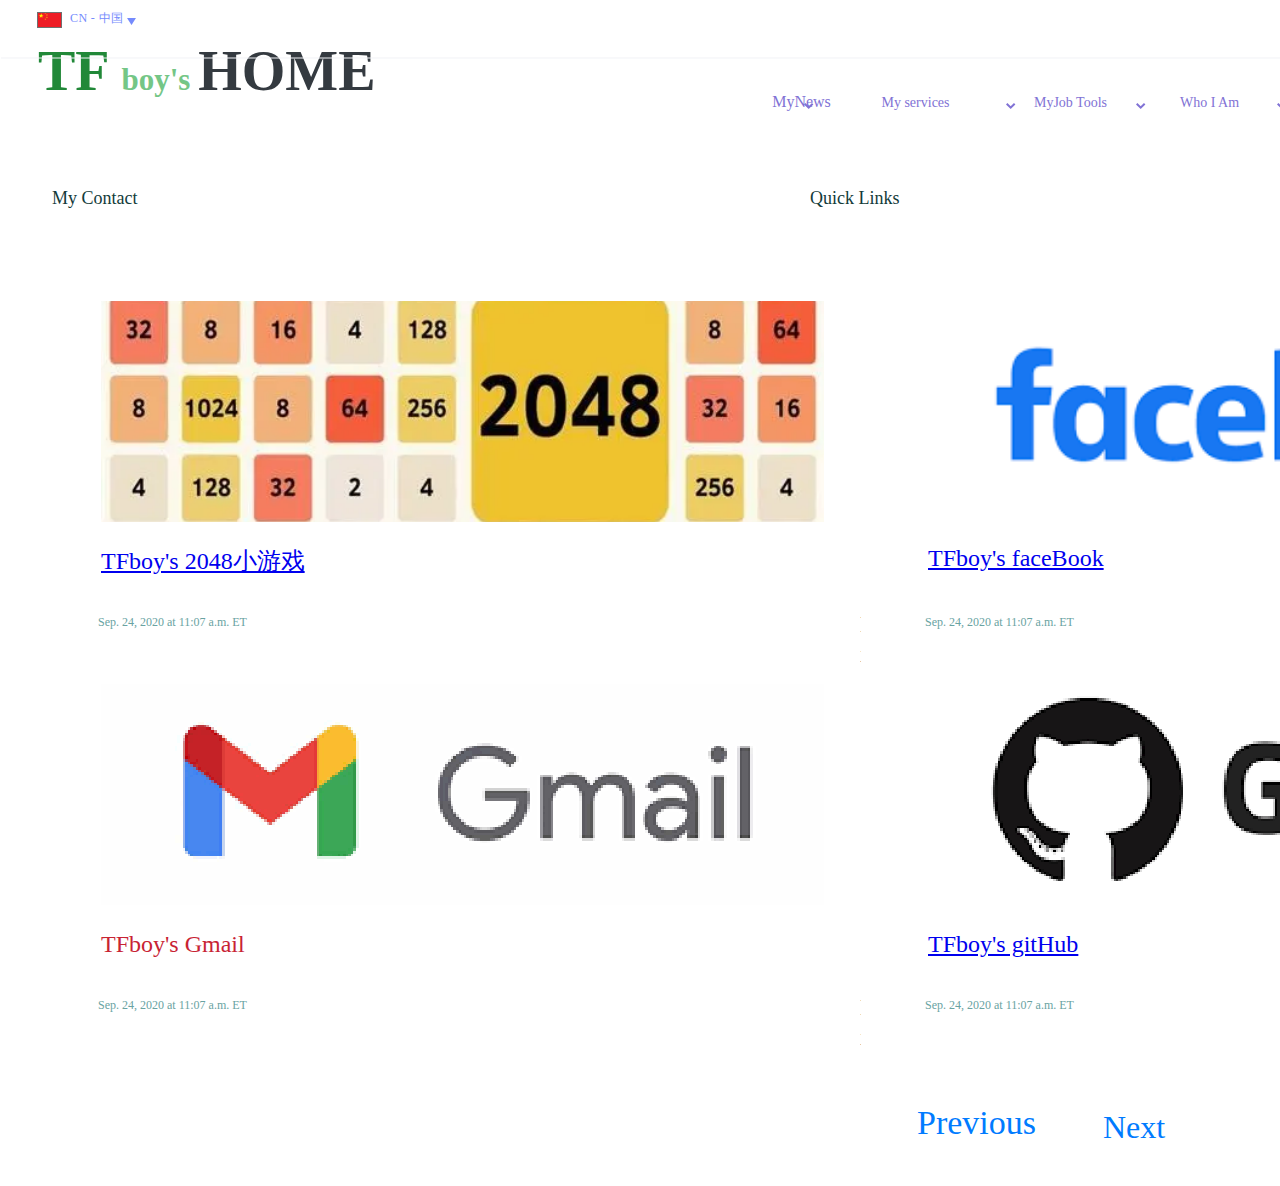
==== commit 022a18f8: "Update index.html" ====
--- a/index.html
+++ b/index.html
@@ -4319,8 +4319,7 @@
 					<span>Sep. 24, 2020 at 11:07 a.m. ET</span>
 				</div>
 				<div id="TFboys_2048">
-					<span>TFboy's 2048小游戏</span>
-				</div>
+			    <span><a href="2048.html">TFboy's 2048小游戏</a></span> </div>
 				<img id="u443485579431011457fm253fmtaut" src="u443485579431011457fm253fmtaut.png" srcset="u443485579431011457fm253fmtaut.png 1x">
 					
 			</div>
@@ -4404,7 +4403,7 @@
 					<span>Sep. 24, 2020 at 11:07 a.m. ET</span>
 				</div>
 				<div id="TFboys_faceBook">
-					<span>TFboy's faceBook</span>
+					<span><a href="https://www.facebook.com/profile.php?id=100088454971069">TFboy's faceBook</a></span>
 				</div>
 				<img id="n_1" src="n_1.png" srcset="n_1.png 1x">
 					
@@ -4623,7 +4622,7 @@
 			<span>Sep. 24, 2020 at 11:07 a.m. ET</span>
 		</div>
 		<div id="TFboys_gitHub">
-			<span>TFboy's gitHub</span>
+			<span><a href="https://github.com/TFboy1">TFboy's gitHub</a></span>
 		</div>
 		<img id="n_1_dg" src="n_1_dg.png" srcset="n_1_dg.png 1x">
 			
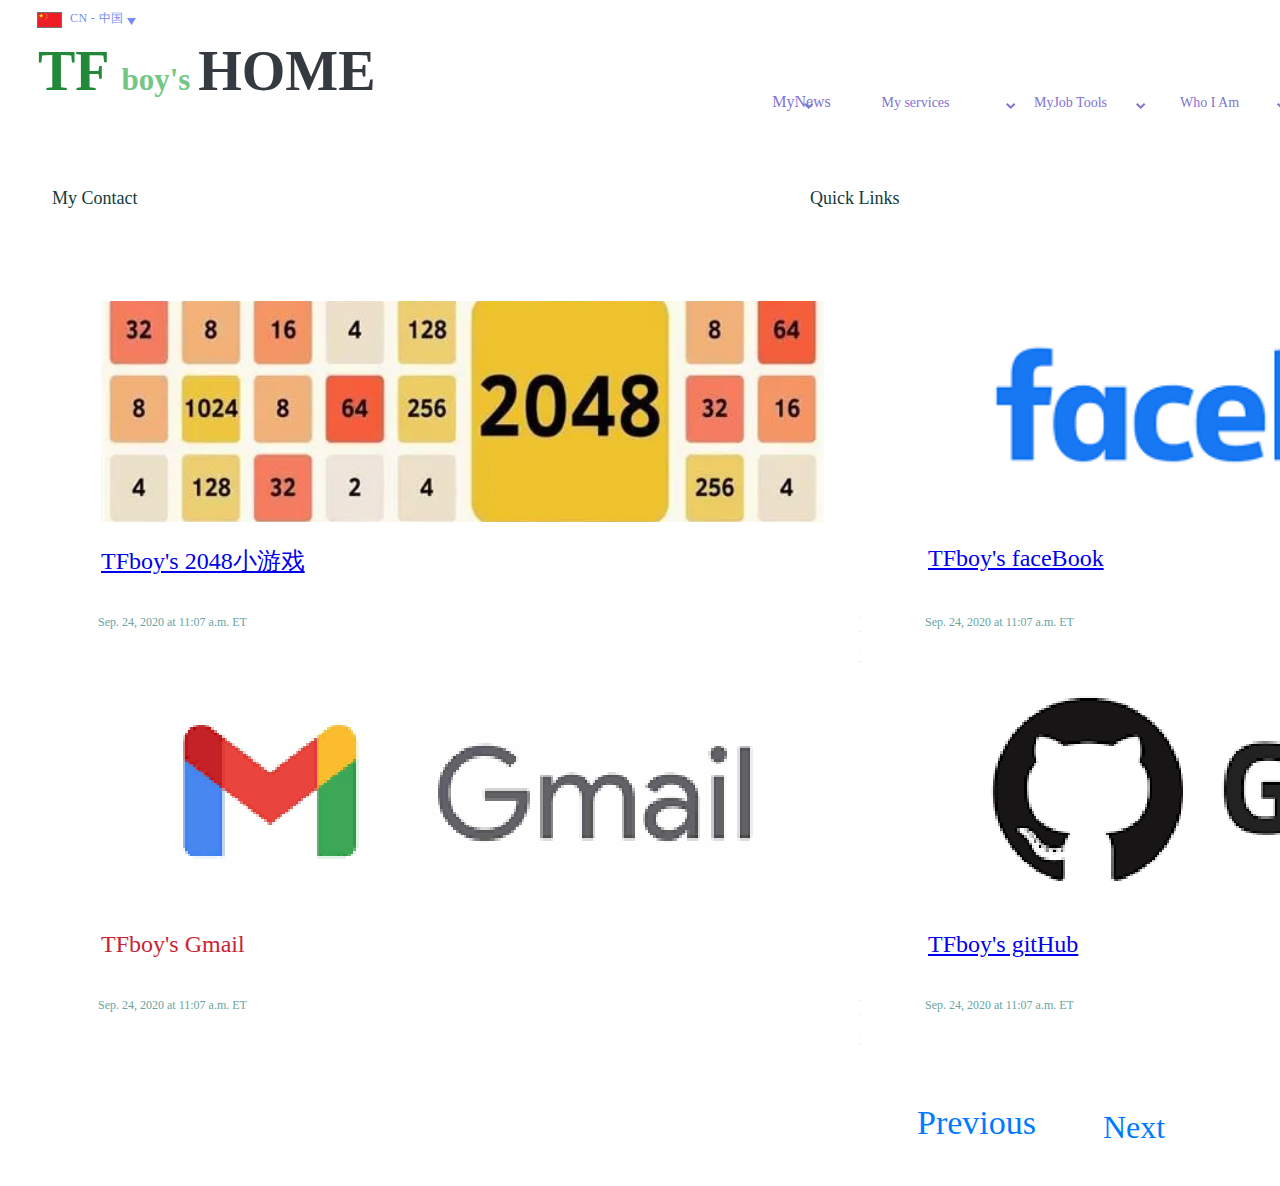
==== commit 8250d245: "Update index.html" ====
--- a/index.html
+++ b/index.html
@@ -4573,10 +4573,6 @@
 						</path>
 					</svg>
 				</div>
-				<svg class="n_39" viewBox="0 0 2176.417 1">
-					<path id="n_39" d="M 0 0 L 2176.41650390625 0">
-					</path>
-				</svg>
 				<div id="n_223__15_c" class="___223___15">
 					<div id="Covid_Info_c">
 						<span>Covid Info</span>
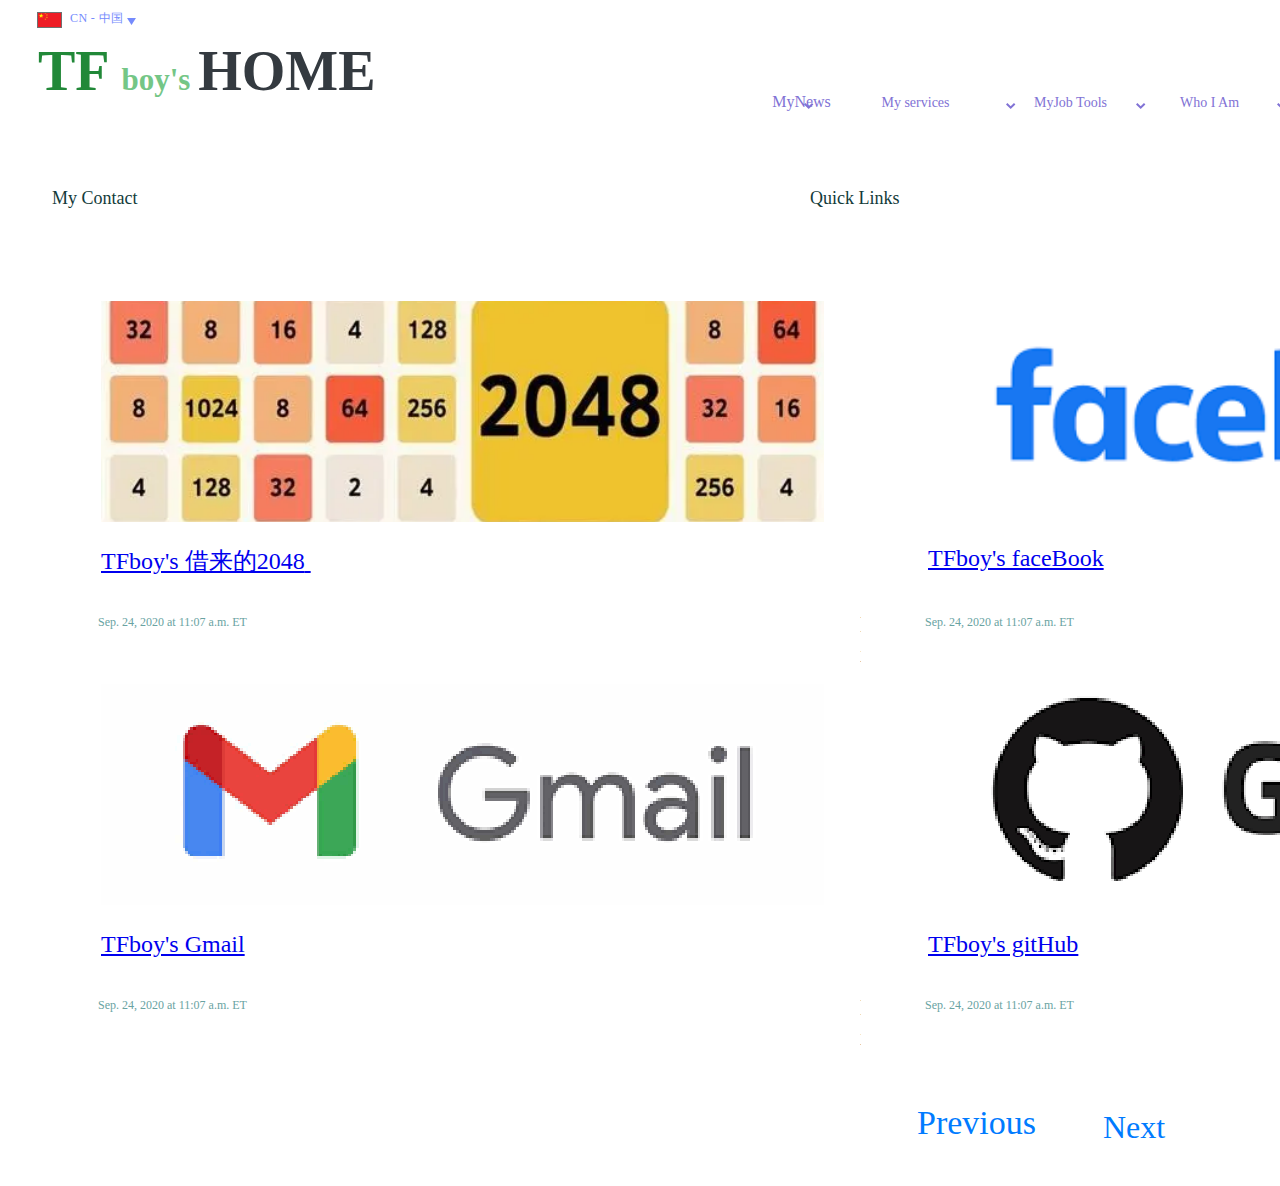
==== commit 4f3642b0: "更新2048和邮箱" ====
--- a/index.html
+++ b/index.html
@@ -4319,7 +4319,7 @@
 					<span>Sep. 24, 2020 at 11:07 a.m. ET</span>
 				</div>
 				<div id="TFboys_2048">
-			    <span><a href="2048.html">TFboy's 2048小游戏</a></span> </div>
+			    <span><a href="2048/index.html" title="2048~" target="new">TFboy's 借来的2048</a><a href="2048.html">&nbsp;</a></span> </div>
 				<img id="u443485579431011457fm253fmtaut" src="u443485579431011457fm253fmtaut.png" srcset="u443485579431011457fm253fmtaut.png 1x">
 					
 			</div>
@@ -4597,7 +4597,7 @@
 			<span>Sep. 24, 2020 at 11:07 a.m. ET</span>
 		</div>
 		<div id="TFboys_Gmail">
-			<span>TFboy's Gmail</span>
+			<a href="mailto:chartfboy@gmail.com">TFboy's Gmail</a><span>&nbsp;</span>
 		</div>
 		<img id="Rectangle" src="Rectangle.png" srcset="Rectangle.png 1x">
 			
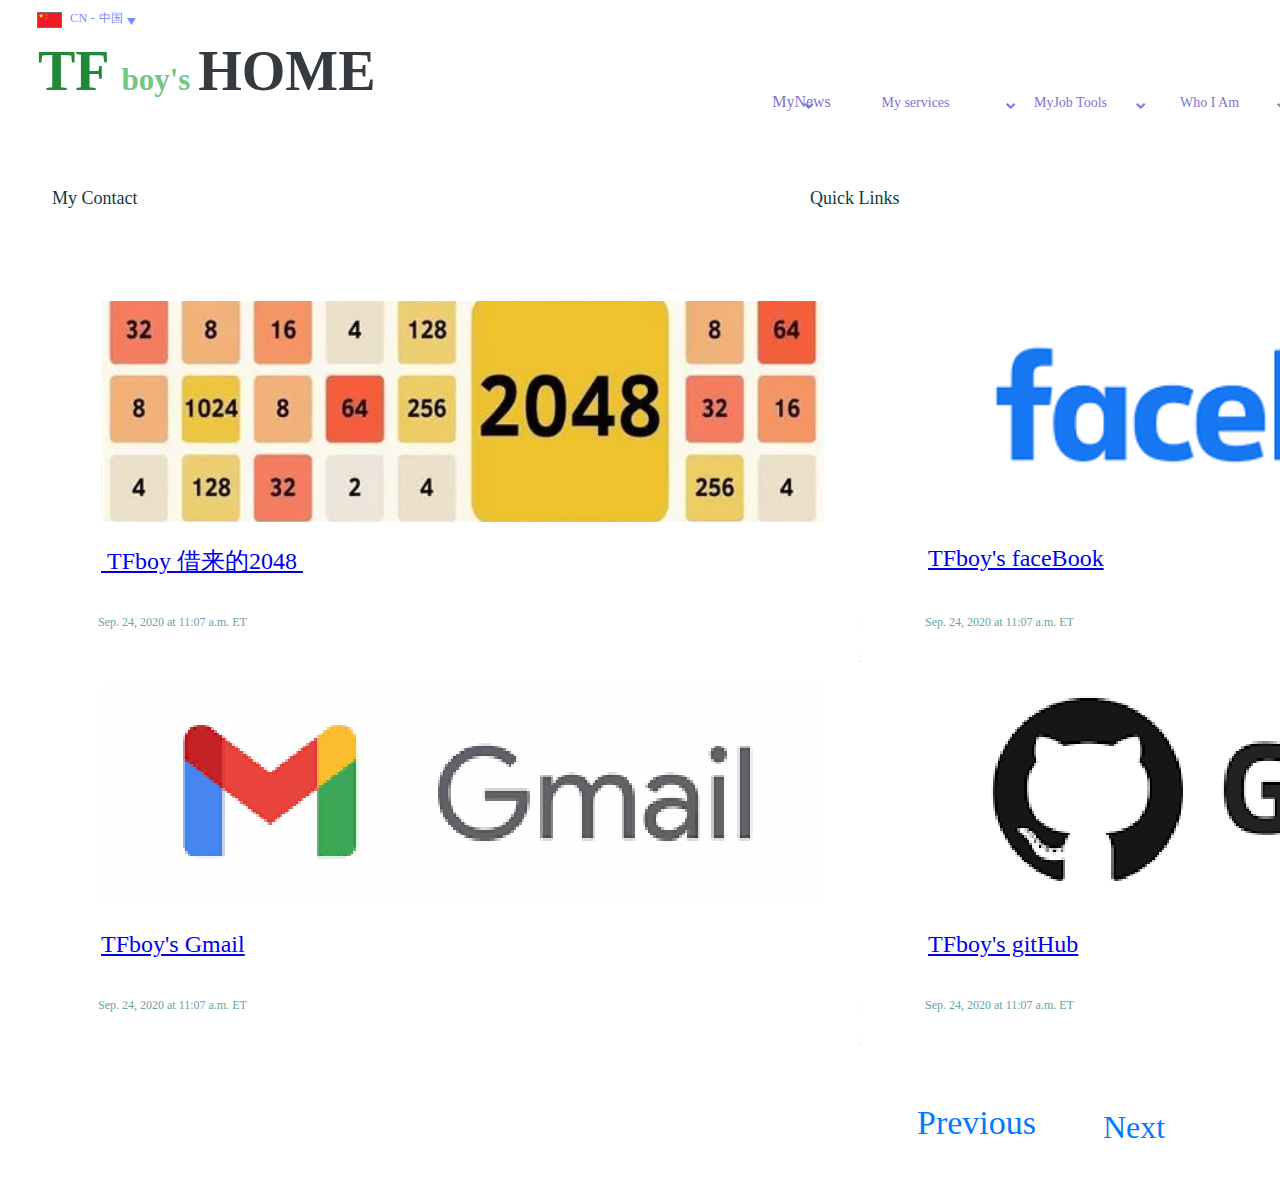
==== commit 27b2d5a3: "Update index.html" ====
--- a/index.html
+++ b/index.html
@@ -4319,7 +4319,7 @@
 					<span>Sep. 24, 2020 at 11:07 a.m. ET</span>
 				</div>
 				<div id="TFboys_2048">
-			    <span><a href="2048/index.html" title="2048~" target="new">TFboy's 借来的2048</a><a href="2048.html">&nbsp;</a></span> </div>
+			    <span><a href="2048/index.html" title="2048~" target="new">&nbsp;</a><a href="2048-master/index.html" title="2048" target="_blank">TFboy 借来的2048</a><a href="2048.html">&nbsp;</a></span> </div>
 				<img id="u443485579431011457fm253fmtaut" src="u443485579431011457fm253fmtaut.png" srcset="u443485579431011457fm253fmtaut.png 1x">
 					
 			</div>
